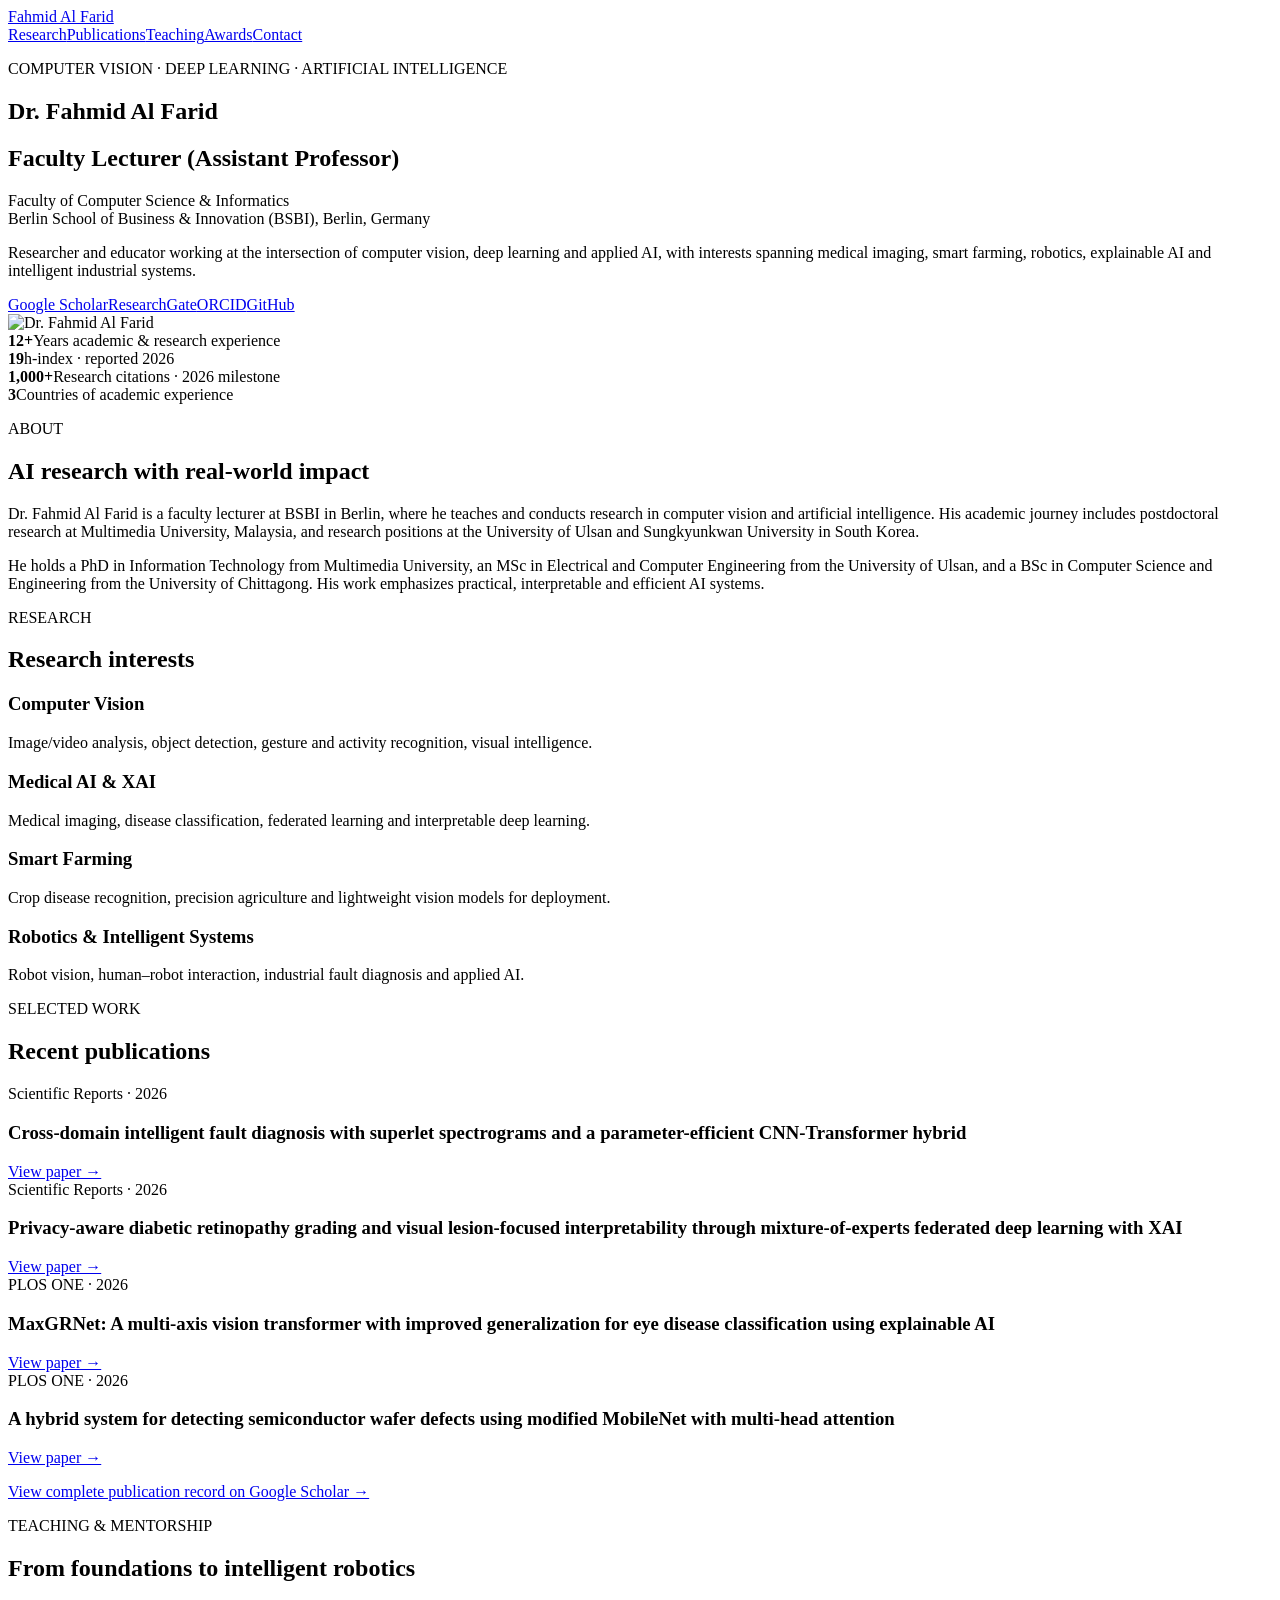
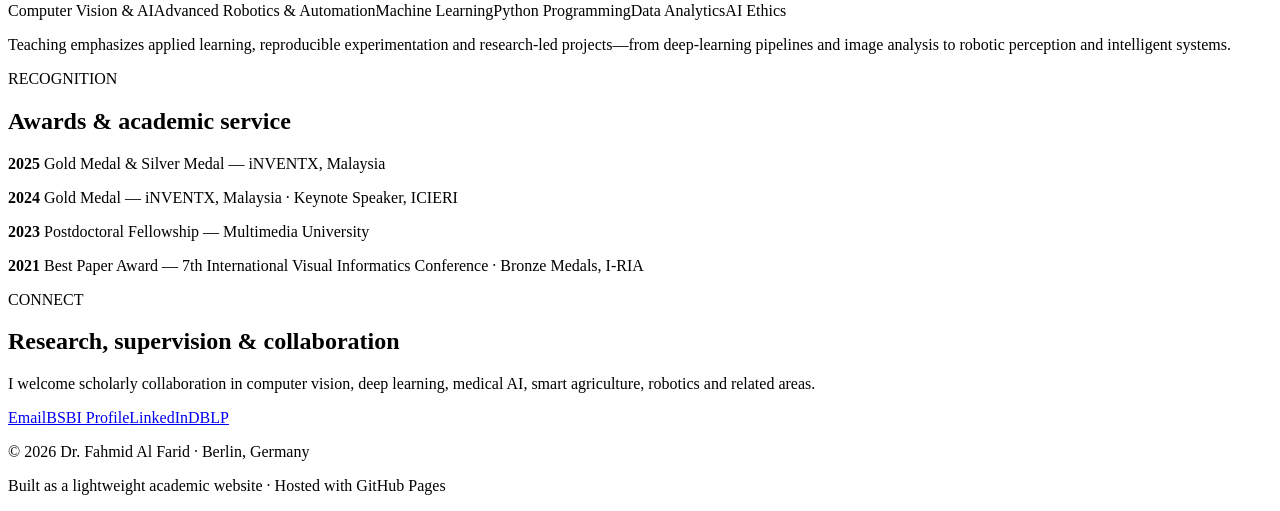
==== index.html @ 97fa6b0d "Launch academic website" ====
<!doctype html><html lang="en"><head><meta charset="utf-8"><meta name="viewport" content="width=device-width,initial-scale=1"><meta name="description" content="Dr. Fahmid Al Farid — Computer Vision, Deep Learning, AI, Robotics, Medical Imaging and Smart Farming researcher in Berlin."><title>Dr. Fahmid Al Farid | AI & Computer Vision</title><link rel="stylesheet" href="style.css"></head><body>
<header><nav><a class="brand" href="#top">Fahmid Al Farid</a><div class="navlinks"><a href="#research">Research</a><a href="#publications">Publications</a><a href="#teaching">Teaching</a><a href="#awards">Awards</a><a href="#contact">Contact</a></div></nav></header>
<main id="top"><section class="hero"><div><p class="eyebrow">COMPUTER VISION · DEEP LEARNING · ARTIFICIAL INTELLIGENCE</p><h1>Dr. Fahmid Al Farid</h1><h2>Faculty Lecturer (Assistant Professor)</h2><p class="aff">Faculty of Computer Science & Informatics<br>Berlin School of Business & Innovation (BSBI), Berlin, Germany</p><p class="lead">Researcher and educator working at the intersection of computer vision, deep learning and applied AI, with interests spanning medical imaging, smart farming, robotics, explainable AI and intelligent industrial systems.</p><div class="buttons"><a class="primary" href="https://scholar.google.com/citations?user=trrQoEYAAAAJ" target="_blank">Google Scholar</a><a href="https://www.researchgate.net/profile/Fahmid-Al-Farid" target="_blank">ResearchGate</a><a href="https://orcid.org/0000-0003-2625-2348" target="_blank">ORCID</a><a href="https://github.com/DrFahmidAlFarid" target="_blank">GitHub</a></div></div><img class="portrait" src="https://www.berlinsbi.com/uploads/sites/2/2025/11/Dr.-Fahmid_IMG_0020-35x45-1.jpg" alt="Dr. Fahmid Al Farid"></section>
<section class="stats"><div><strong>12+</strong><span>Years academic & research experience</span></div><div><strong>19</strong><span>h-index · reported 2026</span></div><div><strong>1,000+</strong><span>Research citations · 2026 milestone</span></div><div><strong>3</strong><span>Countries of academic experience</span></div></section>
<section id="about"><p class="kicker">ABOUT</p><h2>AI research with real-world impact</h2><div class="two"><p>Dr. Fahmid Al Farid is a faculty lecturer at BSBI in Berlin, where he teaches and conducts research in computer vision and artificial intelligence. His academic journey includes postdoctoral research at Multimedia University, Malaysia, and research positions at the University of Ulsan and Sungkyunkwan University in South Korea.</p><p>He holds a PhD in Information Technology from Multimedia University, an MSc in Electrical and Computer Engineering from the University of Ulsan, and a BSc in Computer Science and Engineering from the University of Chittagong. His work emphasizes practical, interpretable and efficient AI systems.</p></div></section>
<section id="research"><p class="kicker">RESEARCH</p><h2>Research interests</h2><div class="cards"><article><h3>Computer Vision</h3><p>Image/video analysis, object detection, gesture and activity recognition, visual intelligence.</p></article><article><h3>Medical AI & XAI</h3><p>Medical imaging, disease classification, federated learning and interpretable deep learning.</p></article><article><h3>Smart Farming</h3><p>Crop disease recognition, precision agriculture and lightweight vision models for deployment.</p></article><article><h3>Robotics & Intelligent Systems</h3><p>Robot vision, human–robot interaction, industrial fault diagnosis and applied AI.</p></article></div></section>
<section id="publications"><p class="kicker">SELECTED WORK</p><h2>Recent publications</h2><div class="pubs">
<article><span>Scientific Reports · 2026</span><h3>Cross-domain intelligent fault diagnosis with superlet spectrograms and a parameter-efficient CNN-Transformer hybrid</h3><a href="https://doi.org/10.1038/s41598-026-61771-5" target="_blank">View paper →</a></article>
<article><span>Scientific Reports · 2026</span><h3>Privacy-aware diabetic retinopathy grading and visual lesion-focused interpretability through mixture-of-experts federated deep learning with XAI</h3><a href="https://doi.org/10.1038/s41598-026-58292-6" target="_blank">View paper →</a></article>
<article><span>PLOS ONE · 2026</span><h3>MaxGRNet: A multi-axis vision transformer with improved generalization for eye disease classification using explainable AI</h3><a href="https://doi.org/10.1371/journal.pone.0346329" target="_blank">View paper →</a></article>
<article><span>PLOS ONE · 2026</span><h3>A hybrid system for detecting semiconductor wafer defects using modified MobileNet with multi-head attention</h3><a href="https://doi.org/10.1371/journal.pone.0346595" target="_blank">View paper →</a></article>
</div><p class="more"><a href="https://scholar.google.com/citations?user=trrQoEYAAAAJ&sortby=pubdate" target="_blank">View complete publication record on Google Scholar →</a></p></section>
<section id="teaching"><p class="kicker">TEACHING & MENTORSHIP</p><h2>From foundations to intelligent robotics</h2><div class="tags"><span>Computer Vision & AI</span><span>Advanced Robotics & Automation</span><span>Machine Learning</span><span>Python Programming</span><span>Data Analytics</span><span>AI Ethics</span></div><p>Teaching emphasizes applied learning, reproducible experimentation and research-led projects—from deep-learning pipelines and image analysis to robotic perception and intelligent systems.</p></section>
<section id="awards"><p class="kicker">RECOGNITION</p><h2>Awards & academic service</h2><div class="timeline"><p><b>2025</b> Gold Medal & Silver Medal — iNVENTX, Malaysia</p><p><b>2024</b> Gold Medal — iNVENTX, Malaysia · Keynote Speaker, ICIERI</p><p><b>2023</b> Postdoctoral Fellowship — Multimedia University</p><p><b>2021</b> Best Paper Award — 7th International Visual Informatics Conference · Bronze Medals, I-RIA</p></div></section>
<section id="contact" class="contact"><p class="kicker">CONNECT</p><h2>Research, supervision & collaboration</h2><p>I welcome scholarly collaboration in computer vision, deep learning, medical AI, smart agriculture, robotics and related areas.</p><div class="buttons"><a class="primary" href="mailto:fahmid.alfarid@berlinsbi.com">Email</a><a href="https://www.berlinsbi.com/about-us/our-team/academic-faculty/dr-fahmid-al-farid" target="_blank">BSBI Profile</a><a href="https://de.linkedin.com/in/dr-fahmid-al-farid-5930b738" target="_blank">LinkedIn</a><a href="https://dblp.org/pid/305/1050.html" target="_blank">DBLP</a></div></section></main>
<footer><p>© 2026 Dr. Fahmid Al Farid · Berlin, Germany</p><p>Built as a lightweight academic website · Hosted with GitHub Pages</p></footer></body></html>
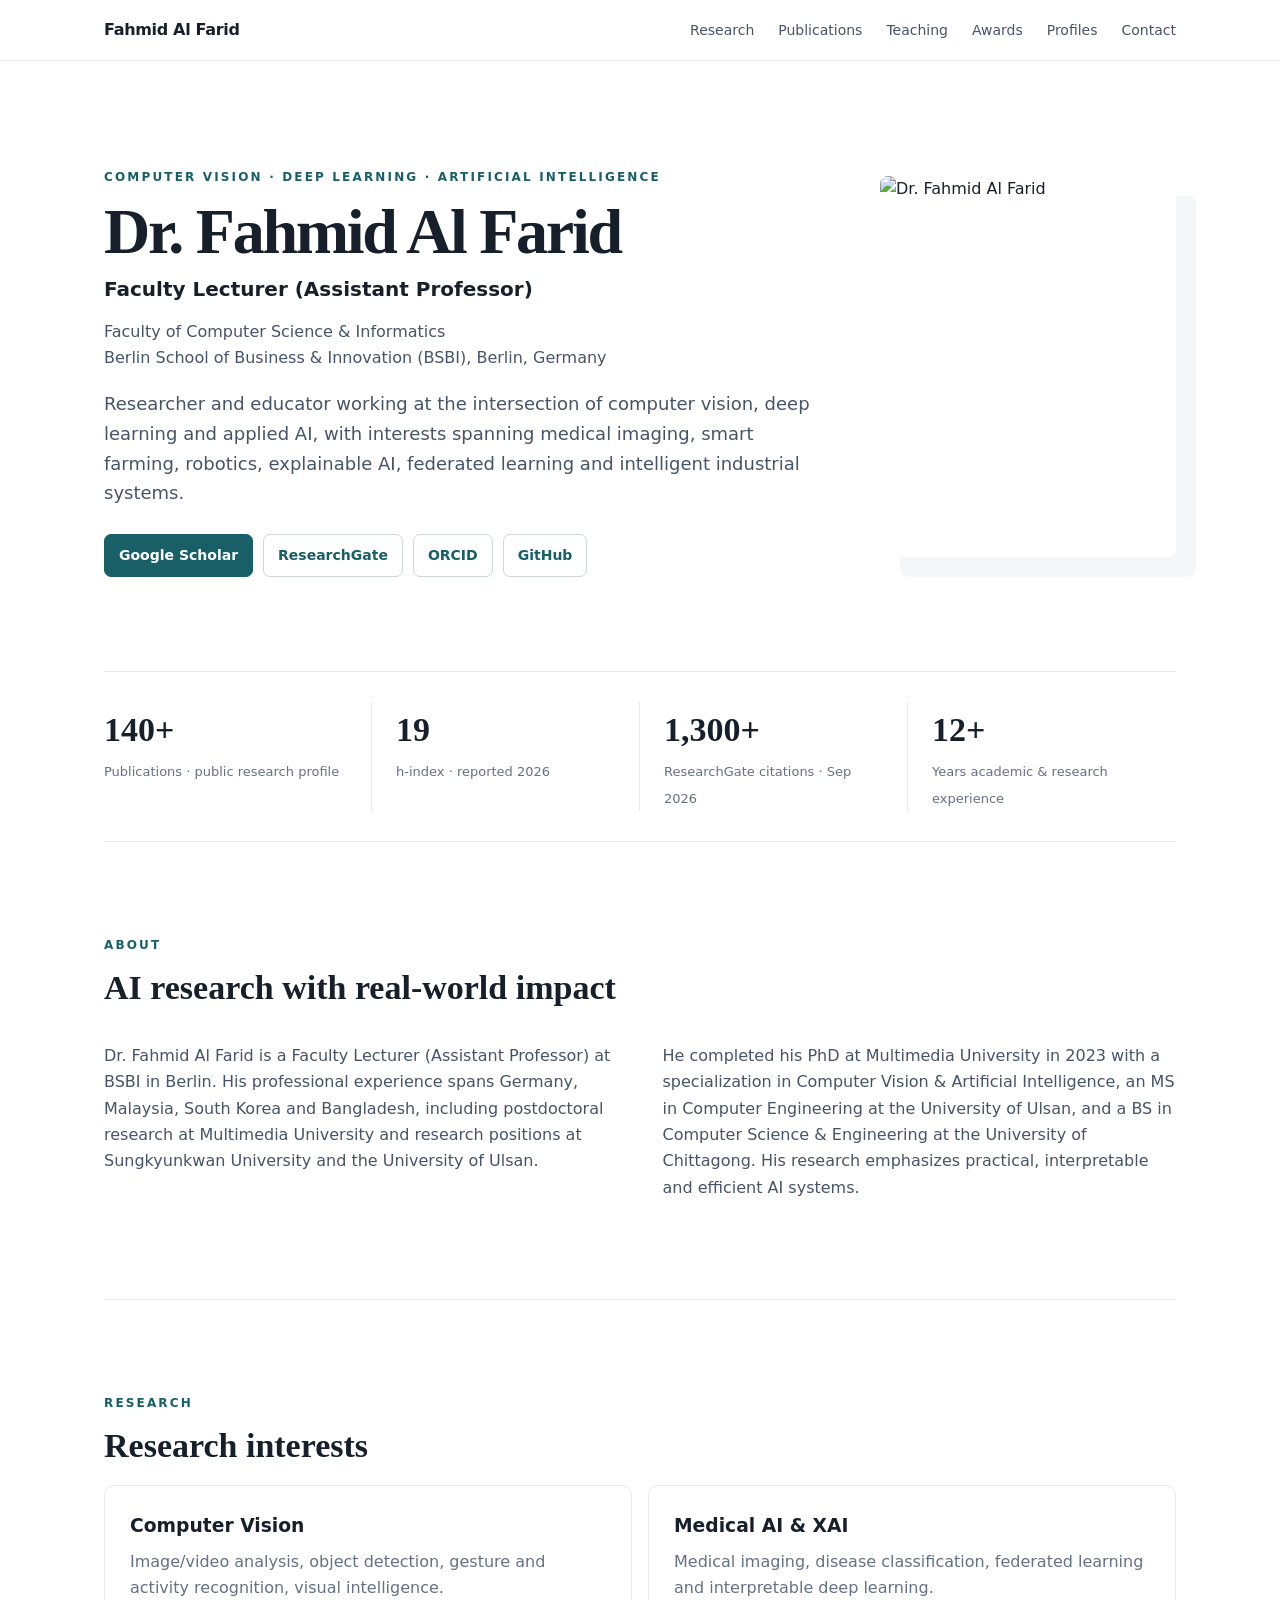
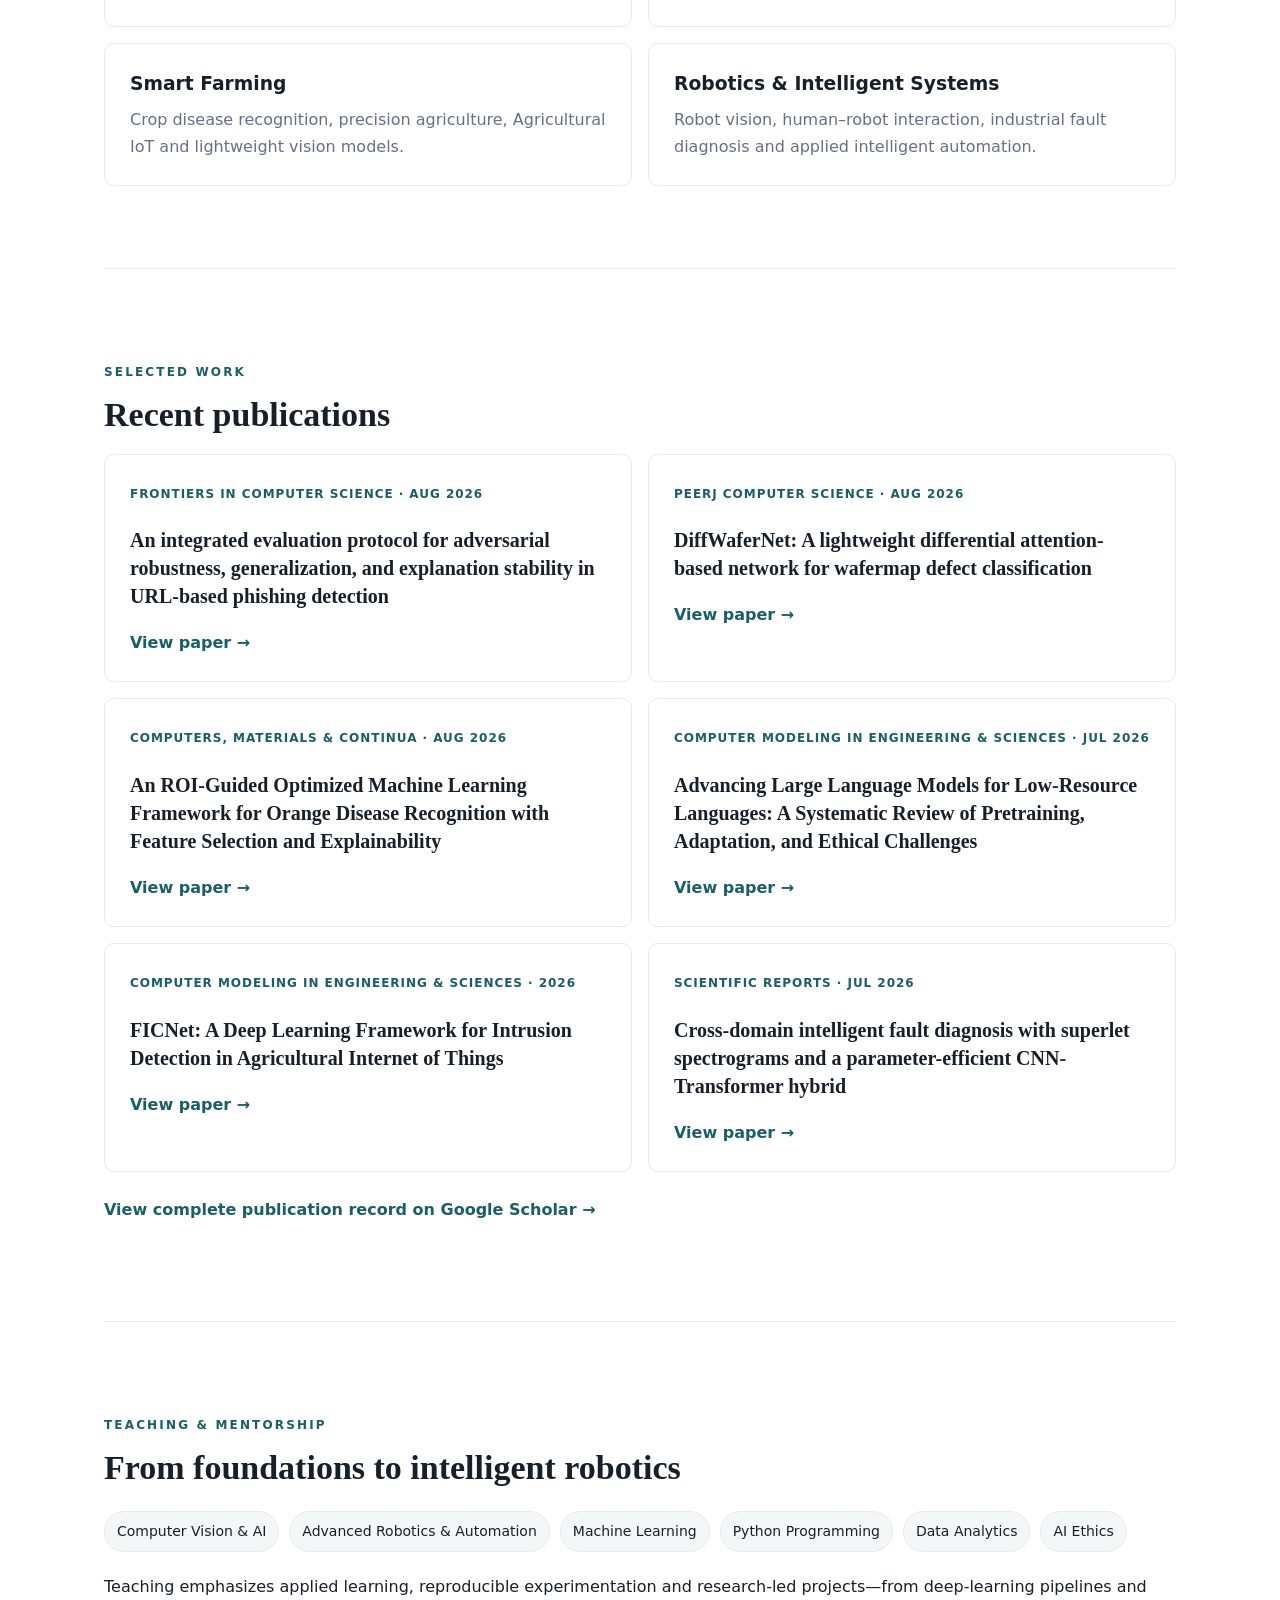
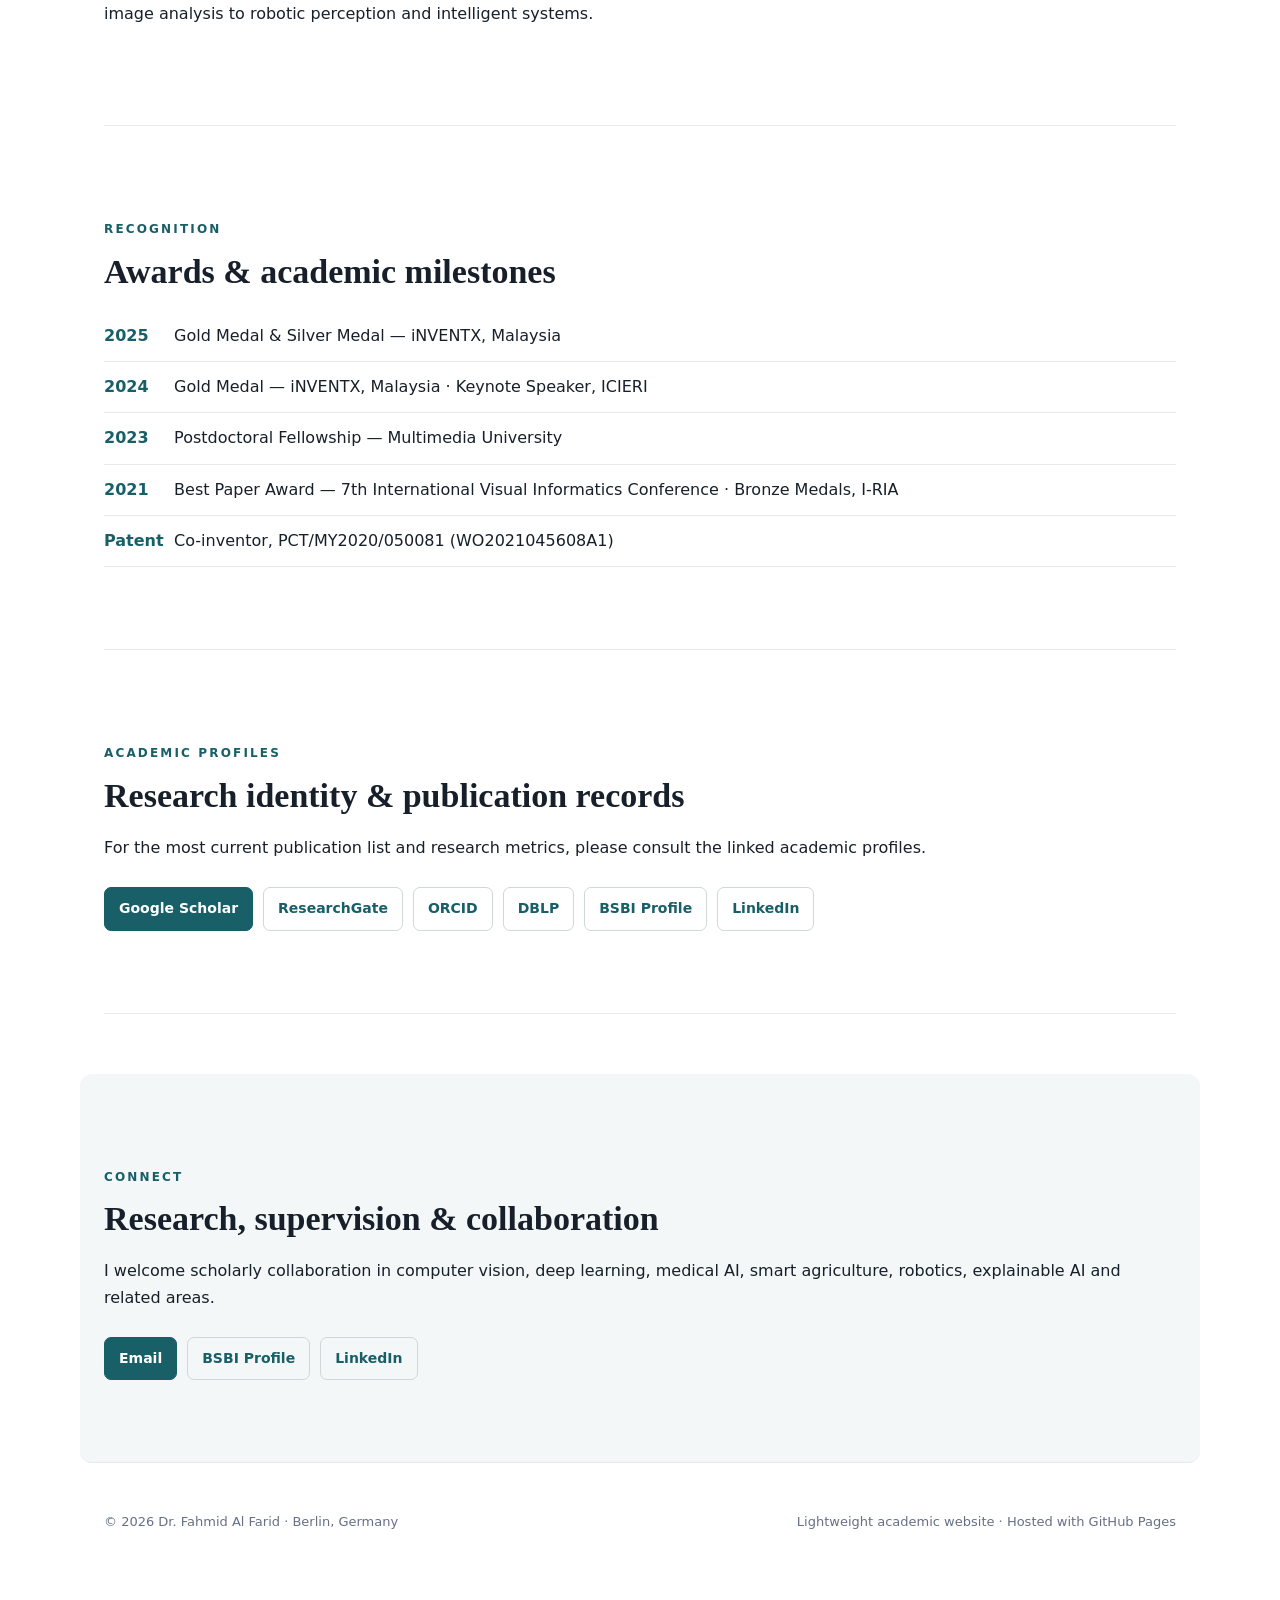
==== commit a12a7365: "Update academic profile and latest publications" ====
--- a/index.html
+++ b/index.html
@@ -1,16 +1,19 @@
 <!doctype html><html lang="en"><head><meta charset="utf-8"><meta name="viewport" content="width=device-width,initial-scale=1"><meta name="description" content="Dr. Fahmid Al Farid — Computer Vision, Deep Learning, AI, Robotics, Medical Imaging and Smart Farming researcher in Berlin."><title>Dr. Fahmid Al Farid | AI & Computer Vision</title><link rel="stylesheet" href="style.css"></head><body>
-<header><nav><a class="brand" href="#top">Fahmid Al Farid</a><div class="navlinks"><a href="#research">Research</a><a href="#publications">Publications</a><a href="#teaching">Teaching</a><a href="#awards">Awards</a><a href="#contact">Contact</a></div></nav></header>
-<main id="top"><section class="hero"><div><p class="eyebrow">COMPUTER VISION · DEEP LEARNING · ARTIFICIAL INTELLIGENCE</p><h1>Dr. Fahmid Al Farid</h1><h2>Faculty Lecturer (Assistant Professor)</h2><p class="aff">Faculty of Computer Science & Informatics<br>Berlin School of Business & Innovation (BSBI), Berlin, Germany</p><p class="lead">Researcher and educator working at the intersection of computer vision, deep learning and applied AI, with interests spanning medical imaging, smart farming, robotics, explainable AI and intelligent industrial systems.</p><div class="buttons"><a class="primary" href="https://scholar.google.com/citations?user=trrQoEYAAAAJ" target="_blank">Google Scholar</a><a href="https://www.researchgate.net/profile/Fahmid-Al-Farid" target="_blank">ResearchGate</a><a href="https://orcid.org/0000-0003-2625-2348" target="_blank">ORCID</a><a href="https://github.com/DrFahmidAlFarid" target="_blank">GitHub</a></div></div><img class="portrait" src="https://www.berlinsbi.com/uploads/sites/2/2025/11/Dr.-Fahmid_IMG_0020-35x45-1.jpg" alt="Dr. Fahmid Al Farid"></section>
-<section class="stats"><div><strong>12+</strong><span>Years academic & research experience</span></div><div><strong>19</strong><span>h-index · reported 2026</span></div><div><strong>1,000+</strong><span>Research citations · 2026 milestone</span></div><div><strong>3</strong><span>Countries of academic experience</span></div></section>
-<section id="about"><p class="kicker">ABOUT</p><h2>AI research with real-world impact</h2><div class="two"><p>Dr. Fahmid Al Farid is a faculty lecturer at BSBI in Berlin, where he teaches and conducts research in computer vision and artificial intelligence. His academic journey includes postdoctoral research at Multimedia University, Malaysia, and research positions at the University of Ulsan and Sungkyunkwan University in South Korea.</p><p>He holds a PhD in Information Technology from Multimedia University, an MSc in Electrical and Computer Engineering from the University of Ulsan, and a BSc in Computer Science and Engineering from the University of Chittagong. His work emphasizes practical, interpretable and efficient AI systems.</p></div></section>
-<section id="research"><p class="kicker">RESEARCH</p><h2>Research interests</h2><div class="cards"><article><h3>Computer Vision</h3><p>Image/video analysis, object detection, gesture and activity recognition, visual intelligence.</p></article><article><h3>Medical AI & XAI</h3><p>Medical imaging, disease classification, federated learning and interpretable deep learning.</p></article><article><h3>Smart Farming</h3><p>Crop disease recognition, precision agriculture and lightweight vision models for deployment.</p></article><article><h3>Robotics & Intelligent Systems</h3><p>Robot vision, human–robot interaction, industrial fault diagnosis and applied AI.</p></article></div></section>
+<header><nav><a class="brand" href="#top">Fahmid Al Farid</a><div class="navlinks"><a href="#research">Research</a><a href="#publications">Publications</a><a href="#teaching">Teaching</a><a href="#awards">Awards</a><a href="#profiles">Profiles</a><a href="#contact">Contact</a></div></nav></header>
+<main id="top"><section class="hero"><div><p class="eyebrow">COMPUTER VISION · DEEP LEARNING · ARTIFICIAL INTELLIGENCE</p><h1>Dr. Fahmid Al Farid</h1><h2>Faculty Lecturer (Assistant Professor)</h2><p class="aff">Faculty of Computer Science & Informatics<br>Berlin School of Business & Innovation (BSBI), Berlin, Germany</p><p class="lead">Researcher and educator working at the intersection of computer vision, deep learning and applied AI, with interests spanning medical imaging, smart farming, robotics, explainable AI, federated learning and intelligent industrial systems.</p><div class="buttons"><a class="primary" href="https://scholar.google.com/citations?hl=en&user=trrQoEYAAAAJ&view_op=list_works&sortby=pubdate" target="_blank">Google Scholar</a><a href="https://www.researchgate.net/profile/Fahmid-Al-Farid" target="_blank">ResearchGate</a><a href="https://orcid.org/0000-0003-2625-2348" target="_blank">ORCID</a><a href="https://github.com/DrFahmidAlFarid" target="_blank">GitHub</a></div></div><img class="portrait" src="https://www.berlinsbi.com/uploads/sites/2/2025/11/Dr.-Fahmid_IMG_0020-35x45-1.jpg" alt="Dr. Fahmid Al Farid"></section>
+<section class="stats"><div><strong>140+</strong><span>Publications · public research profile</span></div><div><strong>19</strong><span>h-index · reported 2026</span></div><div><strong>1,300+</strong><span>ResearchGate citations · Sep 2026</span></div><div><strong>12+</strong><span>Years academic & research experience</span></div></section>
+<section id="about"><p class="kicker">ABOUT</p><h2>AI research with real-world impact</h2><div class="two"><p>Dr. Fahmid Al Farid is a Faculty Lecturer (Assistant Professor) at BSBI in Berlin. His professional experience spans Germany, Malaysia, South Korea and Bangladesh, including postdoctoral research at Multimedia University and research positions at Sungkyunkwan University and the University of Ulsan.</p><p>He completed his PhD at Multimedia University in 2023 with a specialization in Computer Vision & Artificial Intelligence, an MS in Computer Engineering at the University of Ulsan, and a BS in Computer Science & Engineering at the University of Chittagong. His research emphasizes practical, interpretable and efficient AI systems.</p></div></section>
+<section id="research"><p class="kicker">RESEARCH</p><h2>Research interests</h2><div class="cards"><article><h3>Computer Vision</h3><p>Image/video analysis, object detection, gesture and activity recognition, visual intelligence.</p></article><article><h3>Medical AI & XAI</h3><p>Medical imaging, disease classification, federated learning and interpretable deep learning.</p></article><article><h3>Smart Farming</h3><p>Crop disease recognition, precision agriculture, Agricultural IoT and lightweight vision models.</p></article><article><h3>Robotics & Intelligent Systems</h3><p>Robot vision, human–robot interaction, industrial fault diagnosis and applied intelligent automation.</p></article></div></section>
 <section id="publications"><p class="kicker">SELECTED WORK</p><h2>Recent publications</h2><div class="pubs">
-<article><span>Scientific Reports · 2026</span><h3>Cross-domain intelligent fault diagnosis with superlet spectrograms and a parameter-efficient CNN-Transformer hybrid</h3><a href="https://doi.org/10.1038/s41598-026-61771-5" target="_blank">View paper →</a></article>
-<article><span>Scientific Reports · 2026</span><h3>Privacy-aware diabetic retinopathy grading and visual lesion-focused interpretability through mixture-of-experts federated deep learning with XAI</h3><a href="https://doi.org/10.1038/s41598-026-58292-6" target="_blank">View paper →</a></article>
-<article><span>PLOS ONE · 2026</span><h3>MaxGRNet: A multi-axis vision transformer with improved generalization for eye disease classification using explainable AI</h3><a href="https://doi.org/10.1371/journal.pone.0346329" target="_blank">View paper →</a></article>
-<article><span>PLOS ONE · 2026</span><h3>A hybrid system for detecting semiconductor wafer defects using modified MobileNet with multi-head attention</h3><a href="https://doi.org/10.1371/journal.pone.0346595" target="_blank">View paper →</a></article>
-</div><p class="more"><a href="https://scholar.google.com/citations?user=trrQoEYAAAAJ&sortby=pubdate" target="_blank">View complete publication record on Google Scholar →</a></p></section>
+<article><span>Frontiers in Computer Science · Aug 2026</span><h3>An integrated evaluation protocol for adversarial robustness, generalization, and explanation stability in URL-based phishing detection</h3><a href="https://doi.org/10.3389/fcomp.2026.1834407" target="_blank">View paper →</a></article>
+<article><span>PeerJ Computer Science · Aug 2026</span><h3>DiffWaferNet: A lightweight differential attention-based network for wafermap defect classification</h3><a href="https://doi.org/10.7717/peerj-cs.3947" target="_blank">View paper →</a></article>
+<article><span>Computers, Materials & Continua · Aug 2026</span><h3>An ROI-Guided Optimized Machine Learning Framework for Orange Disease Recognition with Feature Selection and Explainability</h3><a href="https://doi.org/10.32604/cmc.2026.083167" target="_blank">View paper →</a></article>
+<article><span>Computer Modeling in Engineering & Sciences · Jul 2026</span><h3>Advancing Large Language Models for Low-Resource Languages: A Systematic Review of Pretraining, Adaptation, and Ethical Challenges</h3><a href="https://doi.org/10.32604/cmes.2026.075507" target="_blank">View paper →</a></article>
+<article><span>Computer Modeling in Engineering & Sciences · 2026</span><h3>FICNet: A Deep Learning Framework for Intrusion Detection in Agricultural Internet of Things</h3><a href="https://doi.org/10.32604/cmes.2026.081254" target="_blank">View paper →</a></article>
+<article><span>Scientific Reports · Jul 2026</span><h3>Cross-domain intelligent fault diagnosis with superlet spectrograms and a parameter-efficient CNN-Transformer hybrid</h3><a href="https://doi.org/10.1038/s41598-026-61771-5" target="_blank">View paper →</a></article>
+</div><p class="more"><a href="https://scholar.google.com/citations?hl=en&user=trrQoEYAAAAJ&view_op=list_works&sortby=pubdate" target="_blank">View complete publication record on Google Scholar →</a></p></section>
 <section id="teaching"><p class="kicker">TEACHING & MENTORSHIP</p><h2>From foundations to intelligent robotics</h2><div class="tags"><span>Computer Vision & AI</span><span>Advanced Robotics & Automation</span><span>Machine Learning</span><span>Python Programming</span><span>Data Analytics</span><span>AI Ethics</span></div><p>Teaching emphasizes applied learning, reproducible experimentation and research-led projects—from deep-learning pipelines and image analysis to robotic perception and intelligent systems.</p></section>
-<section id="awards"><p class="kicker">RECOGNITION</p><h2>Awards & academic service</h2><div class="timeline"><p><b>2025</b> Gold Medal & Silver Medal — iNVENTX, Malaysia</p><p><b>2024</b> Gold Medal — iNVENTX, Malaysia · Keynote Speaker, ICIERI</p><p><b>2023</b> Postdoctoral Fellowship — Multimedia University</p><p><b>2021</b> Best Paper Award — 7th International Visual Informatics Conference · Bronze Medals, I-RIA</p></div></section>
-<section id="contact" class="contact"><p class="kicker">CONNECT</p><h2>Research, supervision & collaboration</h2><p>I welcome scholarly collaboration in computer vision, deep learning, medical AI, smart agriculture, robotics and related areas.</p><div class="buttons"><a class="primary" href="mailto:fahmid.alfarid@berlinsbi.com">Email</a><a href="https://www.berlinsbi.com/about-us/our-team/academic-faculty/dr-fahmid-al-farid" target="_blank">BSBI Profile</a><a href="https://de.linkedin.com/in/dr-fahmid-al-farid-5930b738" target="_blank">LinkedIn</a><a href="https://dblp.org/pid/305/1050.html" target="_blank">DBLP</a></div></section></main>
-<footer><p>© 2026 Dr. Fahmid Al Farid · Berlin, Germany</p><p>Built as a lightweight academic website · Hosted with GitHub Pages</p></footer></body></html>+<section id="awards"><p class="kicker">RECOGNITION</p><h2>Awards & academic milestones</h2><div class="timeline"><p><b>2025</b> Gold Medal & Silver Medal — iNVENTX, Malaysia</p><p><b>2024</b> Gold Medal — iNVENTX, Malaysia · Keynote Speaker, ICIERI</p><p><b>2023</b> Postdoctoral Fellowship — Multimedia University</p><p><b>2021</b> Best Paper Award — 7th International Visual Informatics Conference · Bronze Medals, I-RIA</p><p><b>Patent</b> Co-inventor, PCT/MY2020/050081 (WO2021045608A1)</p></div></section>
+<section id="profiles"><p class="kicker">ACADEMIC PROFILES</p><h2>Research identity & publication records</h2><p>For the most current publication list and research metrics, please consult the linked academic profiles.</p><div class="buttons"><a class="primary" href="https://scholar.google.com/citations?hl=en&user=trrQoEYAAAAJ&view_op=list_works&sortby=pubdate" target="_blank">Google Scholar</a><a href="https://www.researchgate.net/profile/Fahmid-Al-Farid" target="_blank">ResearchGate</a><a href="https://orcid.org/0000-0003-2625-2348" target="_blank">ORCID</a><a href="https://dblp.org/pid/305/1050.html" target="_blank">DBLP</a><a href="https://www.berlinsbi.com/about-us/our-team/academic-faculty/dr-fahmid-al-farid" target="_blank">BSBI Profile</a><a href="https://de.linkedin.com/in/dr-fahmid-al-farid-5930b738" target="_blank">LinkedIn</a></div></section>
+<section id="contact" class="contact"><p class="kicker">CONNECT</p><h2>Research, supervision & collaboration</h2><p>I welcome scholarly collaboration in computer vision, deep learning, medical AI, smart agriculture, robotics, explainable AI and related areas.</p><div class="buttons"><a class="primary" href="mailto:fahmid.alfarid@berlinsbi.com">Email</a><a href="https://www.berlinsbi.com/about-us/our-team/academic-faculty/dr-fahmid-al-farid" target="_blank">BSBI Profile</a><a href="https://de.linkedin.com/in/dr-fahmid-al-farid-5930b738" target="_blank">LinkedIn</a></div></section></main>
+<footer><p>© 2026 Dr. Fahmid Al Farid · Berlin, Germany</p><p>Lightweight academic website · Hosted with GitHub Pages</p></footer></body></html>
--- a/style.css
+++ b/style.css
@@ -0,0 +1 @@
+:root{--ink:#17202a;--muted:#667085;--accent:#185f68;--soft:#f4f7f7;--line:#e6eaea;--max:1120px}*{box-sizing:border-box}html{scroll-behavior:smooth}body{margin:0;font-family:Inter,ui-sans-serif,system-ui,-apple-system,BlinkMacSystemFont,"Segoe UI",sans-serif;color:var(--ink);line-height:1.65;background:#fff}a{color:var(--accent);text-decoration:none}header{position:sticky;top:0;background:rgba(255,255,255,.94);backdrop-filter:blur(12px);border-bottom:1px solid var(--line);z-index:9}nav{max-width:var(--max);margin:auto;padding:17px 24px;display:flex;justify-content:space-between;align-items:center}.brand{font-weight:800;color:var(--ink);letter-spacing:-.02em}.navlinks{display:flex;gap:24px}.navlinks a{font-size:14px;color:#475467}main{max-width:var(--max);margin:auto;padding:0 24px}.hero{min-height:610px;display:grid;grid-template-columns:1.55fr .65fr;gap:70px;align-items:center;padding:70px 0}.eyebrow,.kicker{font-size:12px;letter-spacing:.18em;font-weight:800;color:var(--accent)}h1{font-family:Georgia,serif;font-size:64px;line-height:1.02;letter-spacing:-.035em;margin:12px 0}h2{font-family:Georgia,serif;font-size:34px;line-height:1.2;margin:10px 0 18px}.hero h2{font-family:inherit;font-size:20px;font-weight:650}.aff{color:#475467}.lead{font-size:18px;max-width:720px;color:#475467}.portrait{width:100%;max-width:310px;aspect-ratio:3.5/4.5;object-fit:cover;border-radius:8px;box-shadow:20px 20px 0 var(--soft)}.buttons{display:flex;gap:10px;flex-wrap:wrap;margin-top:26px}.buttons a{border:1px solid #cfd7d8;padding:9px 14px;border-radius:7px;font-size:14px;font-weight:650}.buttons .primary{background:var(--accent);color:white;border-color:var(--accent)}.stats{display:grid;grid-template-columns:repeat(4,1fr);border-top:1px solid var(--line);border-bottom:1px solid var(--line);padding:30px 0}.stats div{padding:0 24px;border-right:1px solid var(--line)}.stats div:first-child{padding-left:0}.stats div:last-child{border:0}.stats strong{font-family:Georgia,serif;font-size:34px;display:block}.stats span{font-size:13px;color:var(--muted)}section:not(.hero):not(.stats){padding:82px 0;border-bottom:1px solid var(--line)}.two{display:grid;grid-template-columns:1fr 1fr;gap:45px;color:#475467}.cards{display:grid;grid-template-columns:1fr 1fr;gap:16px}.cards article,.pubs article{border:1px solid var(--line);border-radius:10px;padding:25px;background:#fff}.cards h3{margin:0 0 7px}.cards p{margin:0;color:var(--muted)}.pubs{display:grid;grid-template-columns:1fr 1fr;gap:16px}.pubs span{font-size:12px;font-weight:750;color:var(--accent);text-transform:uppercase;letter-spacing:.08em}.pubs h3{font-family:Georgia,serif;font-size:20px;line-height:1.4}.pubs a,.more a{font-weight:700}.more{margin-top:25px}.tags{display:flex;gap:10px;flex-wrap:wrap;margin:22px 0}.tags span{background:var(--soft);border:1px solid var(--line);padding:8px 12px;border-radius:100px;font-size:14px}.timeline p{padding:12px 0;border-bottom:1px solid var(--line);margin:0}.timeline b{display:inline-block;width:65px;color:var(--accent)}.contact{background:var(--soft);margin:60px -24px 0;padding-left:24px!important;padding-right:24px!important;border-radius:12px}footer{max-width:var(--max);margin:auto;padding:35px 24px 55px;color:var(--muted);font-size:13px;display:flex;justify-content:space-between;gap:20px}@media(max-width:760px){.navlinks{display:none}.hero{grid-template-columns:1fr;gap:35px;padding:55px 0}.portrait{order:-1;width:155px;box-shadow:12px 12px 0 var(--soft)}h1{font-size:44px}.stats{grid-template-columns:1fr 1fr;gap:20px}.stats div{border:0;padding:0}.two,.cards,.pubs{grid-template-columns:1fr}section:not(.hero):not(.stats){padding:58px 0}footer{display:block}}
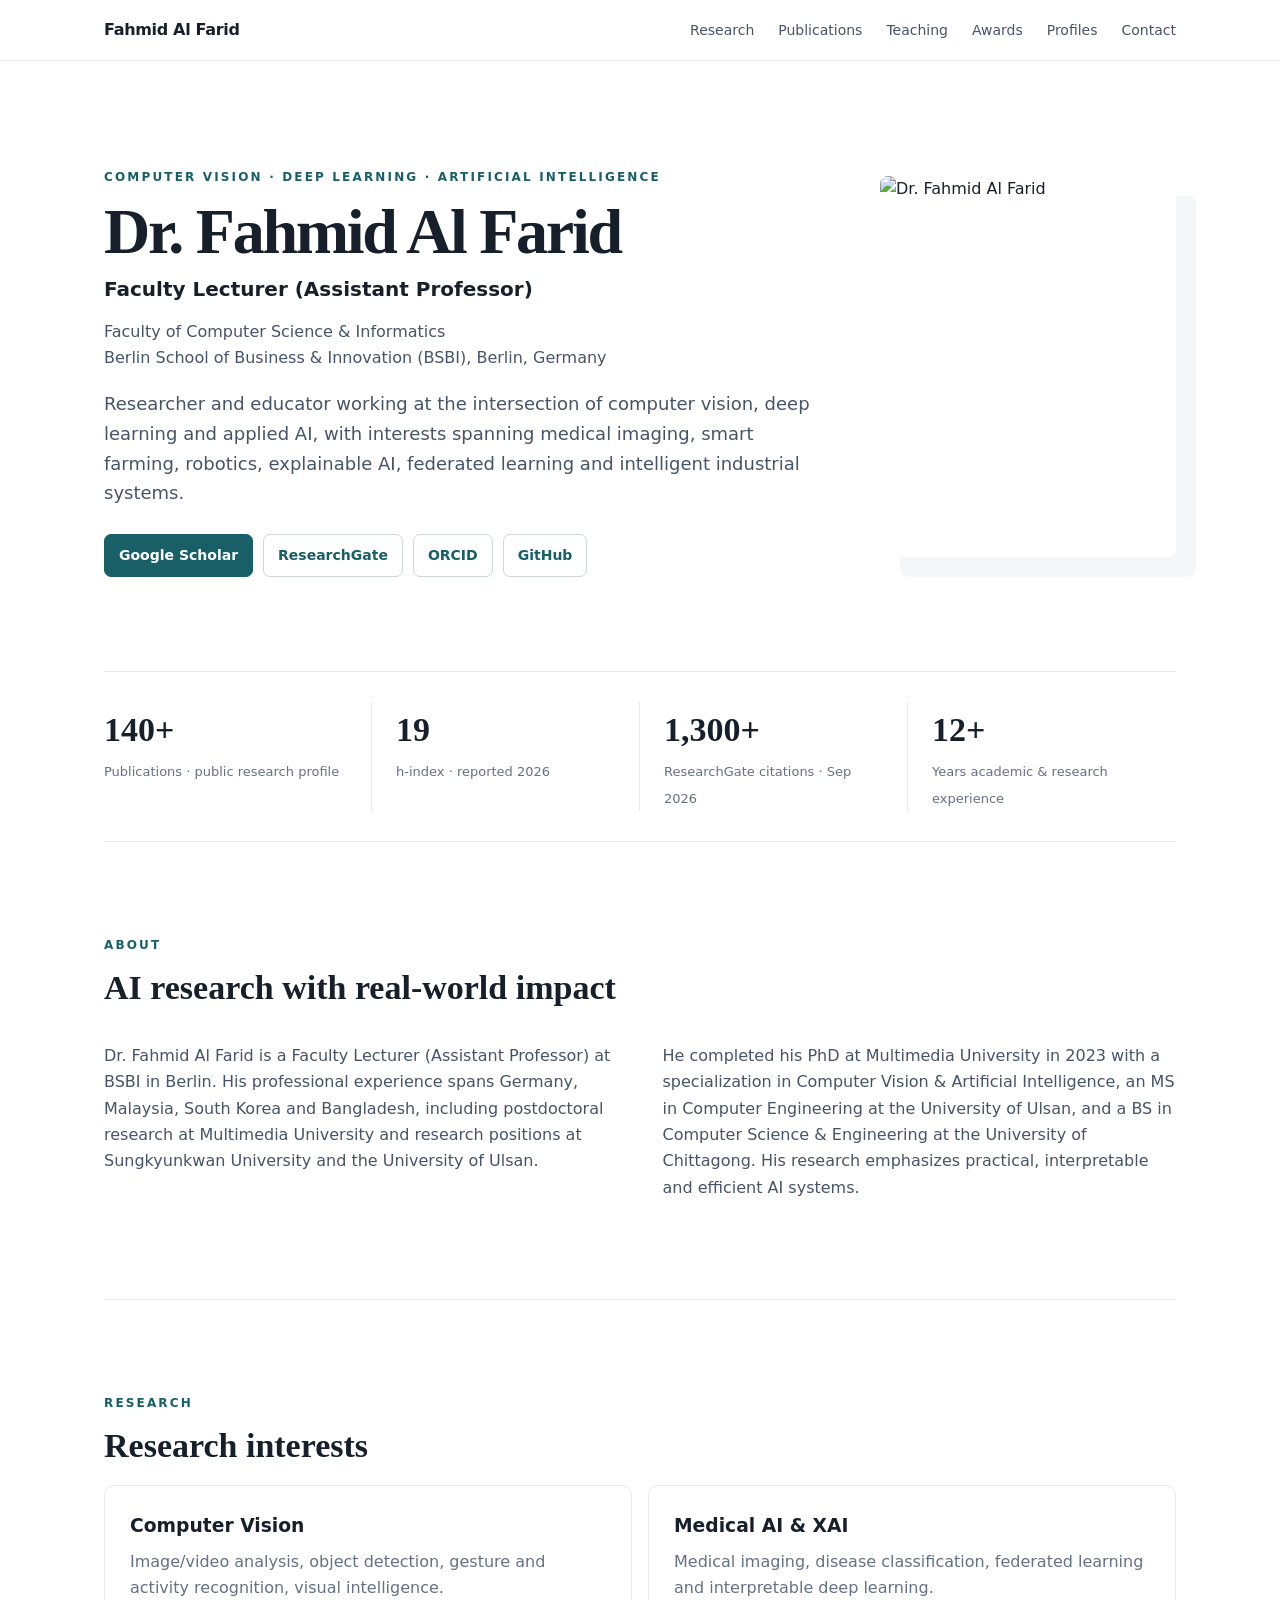
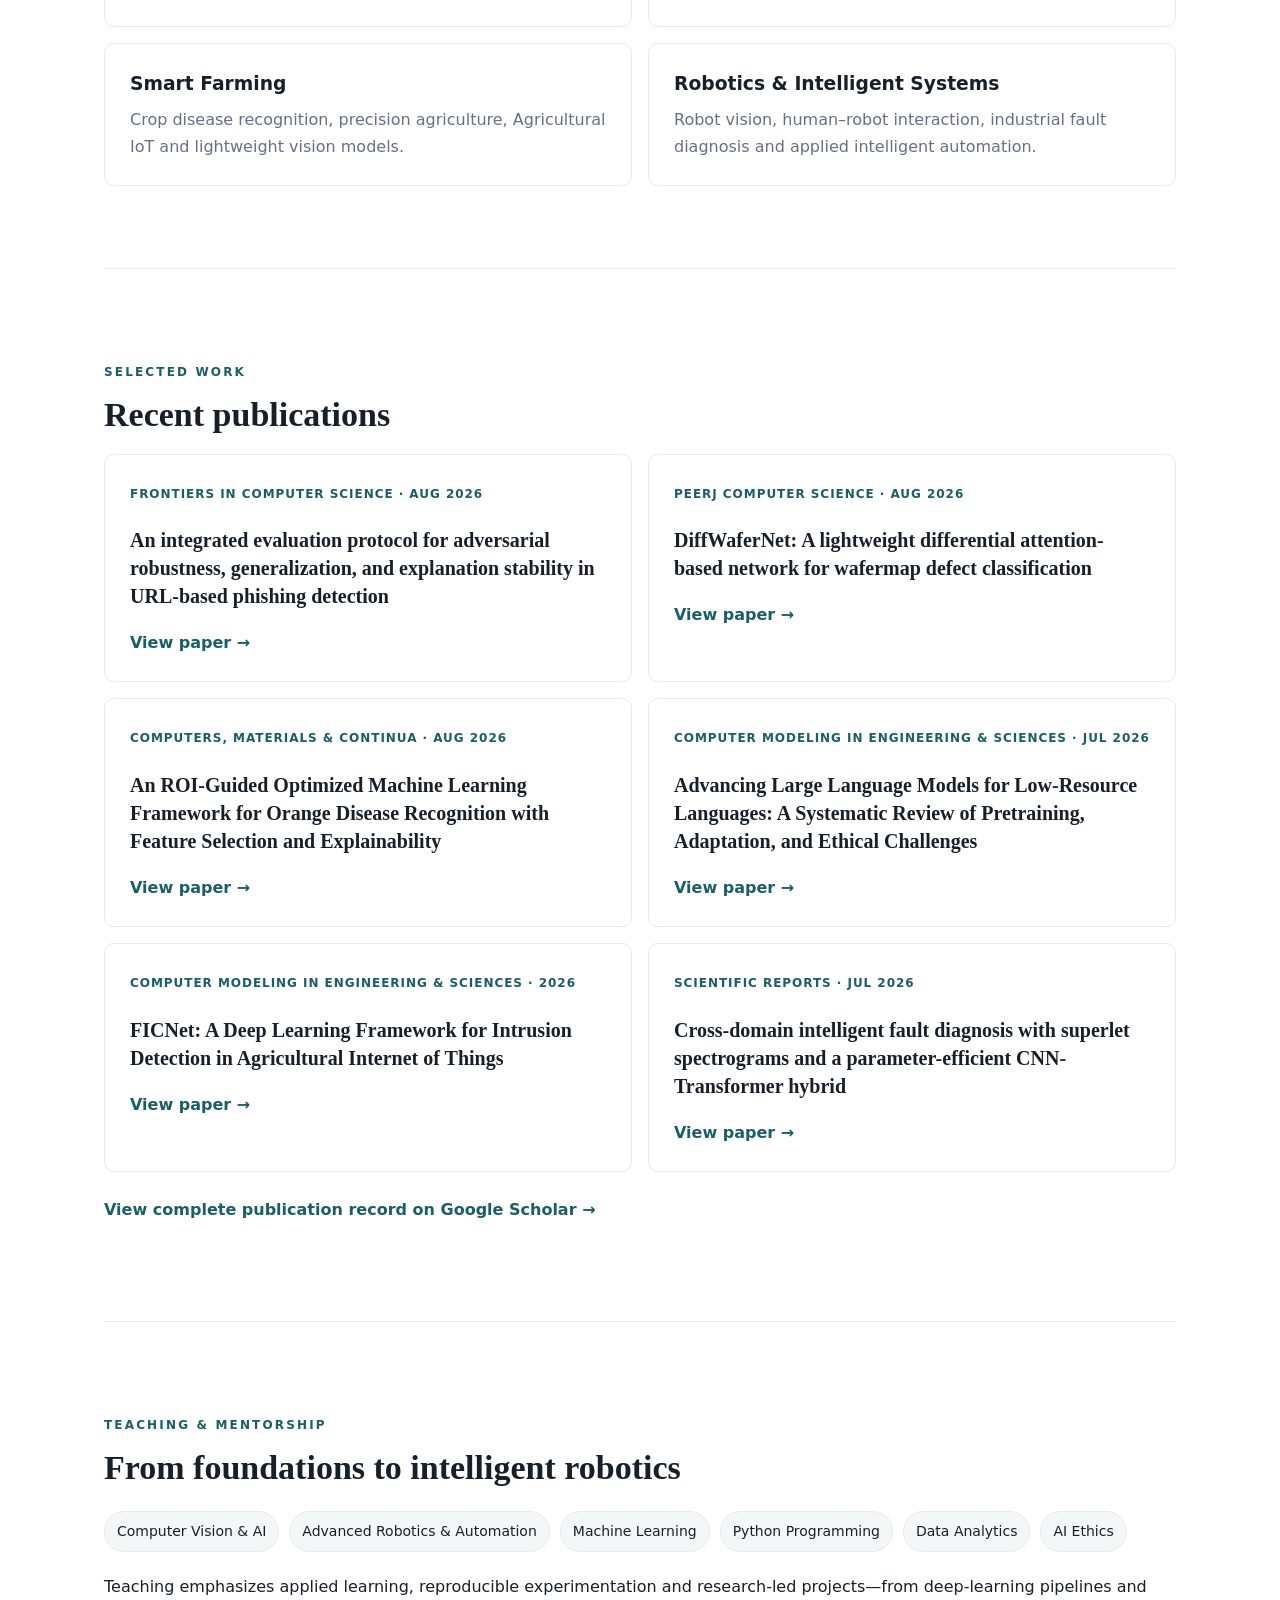
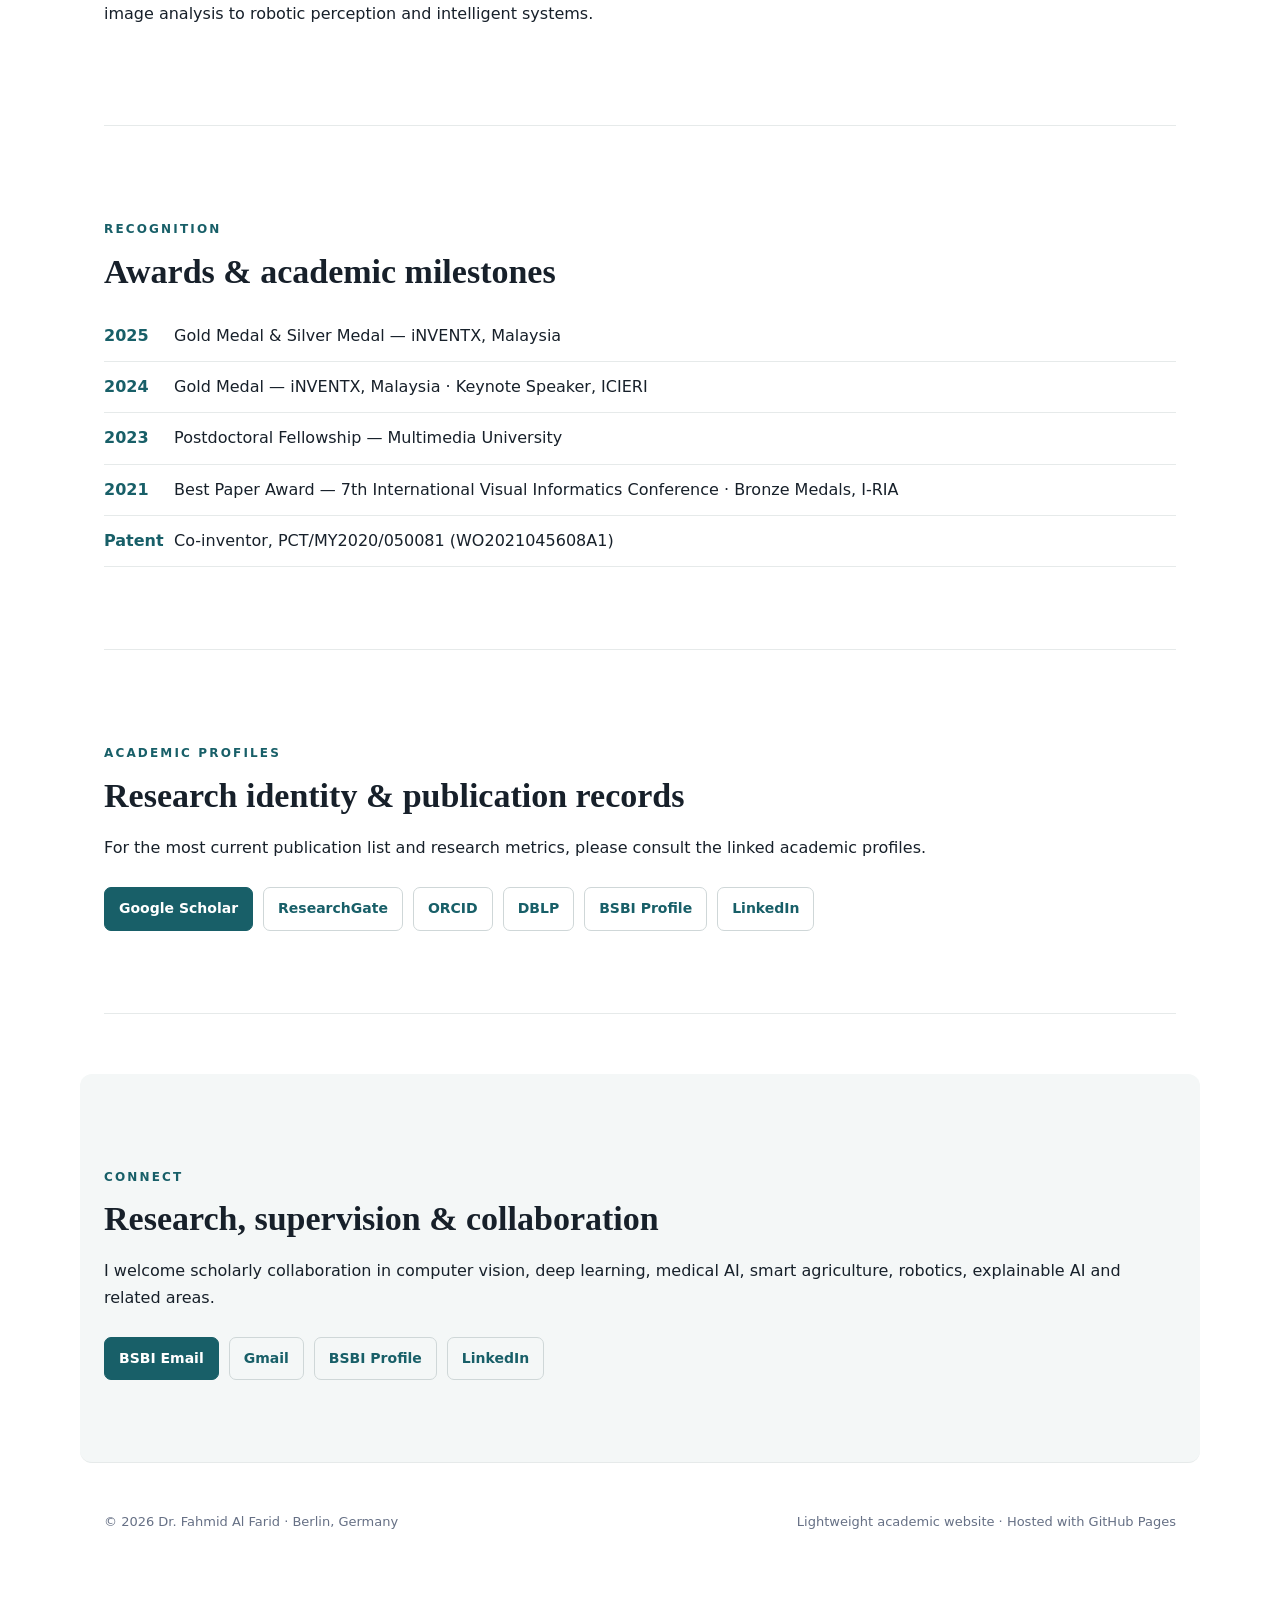
==== commit 32651d14: "Add Gmail contact address" ====
--- a/index.html
+++ b/index.html
@@ -15,5 +15,5 @@
 <section id="teaching"><p class="kicker">TEACHING & MENTORSHIP</p><h2>From foundations to intelligent robotics</h2><div class="tags"><span>Computer Vision & AI</span><span>Advanced Robotics & Automation</span><span>Machine Learning</span><span>Python Programming</span><span>Data Analytics</span><span>AI Ethics</span></div><p>Teaching emphasizes applied learning, reproducible experimentation and research-led projects—from deep-learning pipelines and image analysis to robotic perception and intelligent systems.</p></section>
 <section id="awards"><p class="kicker">RECOGNITION</p><h2>Awards & academic milestones</h2><div class="timeline"><p><b>2025</b> Gold Medal & Silver Medal — iNVENTX, Malaysia</p><p><b>2024</b> Gold Medal — iNVENTX, Malaysia · Keynote Speaker, ICIERI</p><p><b>2023</b> Postdoctoral Fellowship — Multimedia University</p><p><b>2021</b> Best Paper Award — 7th International Visual Informatics Conference · Bronze Medals, I-RIA</p><p><b>Patent</b> Co-inventor, PCT/MY2020/050081 (WO2021045608A1)</p></div></section>
 <section id="profiles"><p class="kicker">ACADEMIC PROFILES</p><h2>Research identity & publication records</h2><p>For the most current publication list and research metrics, please consult the linked academic profiles.</p><div class="buttons"><a class="primary" href="https://scholar.google.com/citations?hl=en&user=trrQoEYAAAAJ&view_op=list_works&sortby=pubdate" target="_blank">Google Scholar</a><a href="https://www.researchgate.net/profile/Fahmid-Al-Farid" target="_blank">ResearchGate</a><a href="https://orcid.org/0000-0003-2625-2348" target="_blank">ORCID</a><a href="https://dblp.org/pid/305/1050.html" target="_blank">DBLP</a><a href="https://www.berlinsbi.com/about-us/our-team/academic-faculty/dr-fahmid-al-farid" target="_blank">BSBI Profile</a><a href="https://de.linkedin.com/in/dr-fahmid-al-farid-5930b738" target="_blank">LinkedIn</a></div></section>
-<section id="contact" class="contact"><p class="kicker">CONNECT</p><h2>Research, supervision & collaboration</h2><p>I welcome scholarly collaboration in computer vision, deep learning, medical AI, smart agriculture, robotics, explainable AI and related areas.</p><div class="buttons"><a class="primary" href="mailto:fahmid.alfarid@berlinsbi.com">Email</a><a href="https://www.berlinsbi.com/about-us/our-team/academic-faculty/dr-fahmid-al-farid" target="_blank">BSBI Profile</a><a href="https://de.linkedin.com/in/dr-fahmid-al-farid-5930b738" target="_blank">LinkedIn</a></div></section></main>
+<section id="contact" class="contact"><p class="kicker">CONNECT</p><h2>Research, supervision & collaboration</h2><p>I welcome scholarly collaboration in computer vision, deep learning, medical AI, smart agriculture, robotics, explainable AI and related areas.</p><div class="buttons"><a class="primary" href="mailto:fahmid.alfarid@berlinsbi.com">BSBI Email</a><a href="mailto:fahmid.farid@gmail.com">Gmail</a><a href="https://www.berlinsbi.com/about-us/our-team/academic-faculty/dr-fahmid-al-farid" target="_blank">BSBI Profile</a><a href="https://de.linkedin.com/in/dr-fahmid-al-farid-5930b738" target="_blank">LinkedIn</a></div></section></main>
 <footer><p>© 2026 Dr. Fahmid Al Farid · Berlin, Germany</p><p>Lightweight academic website · Hosted with GitHub Pages</p></footer></body></html>
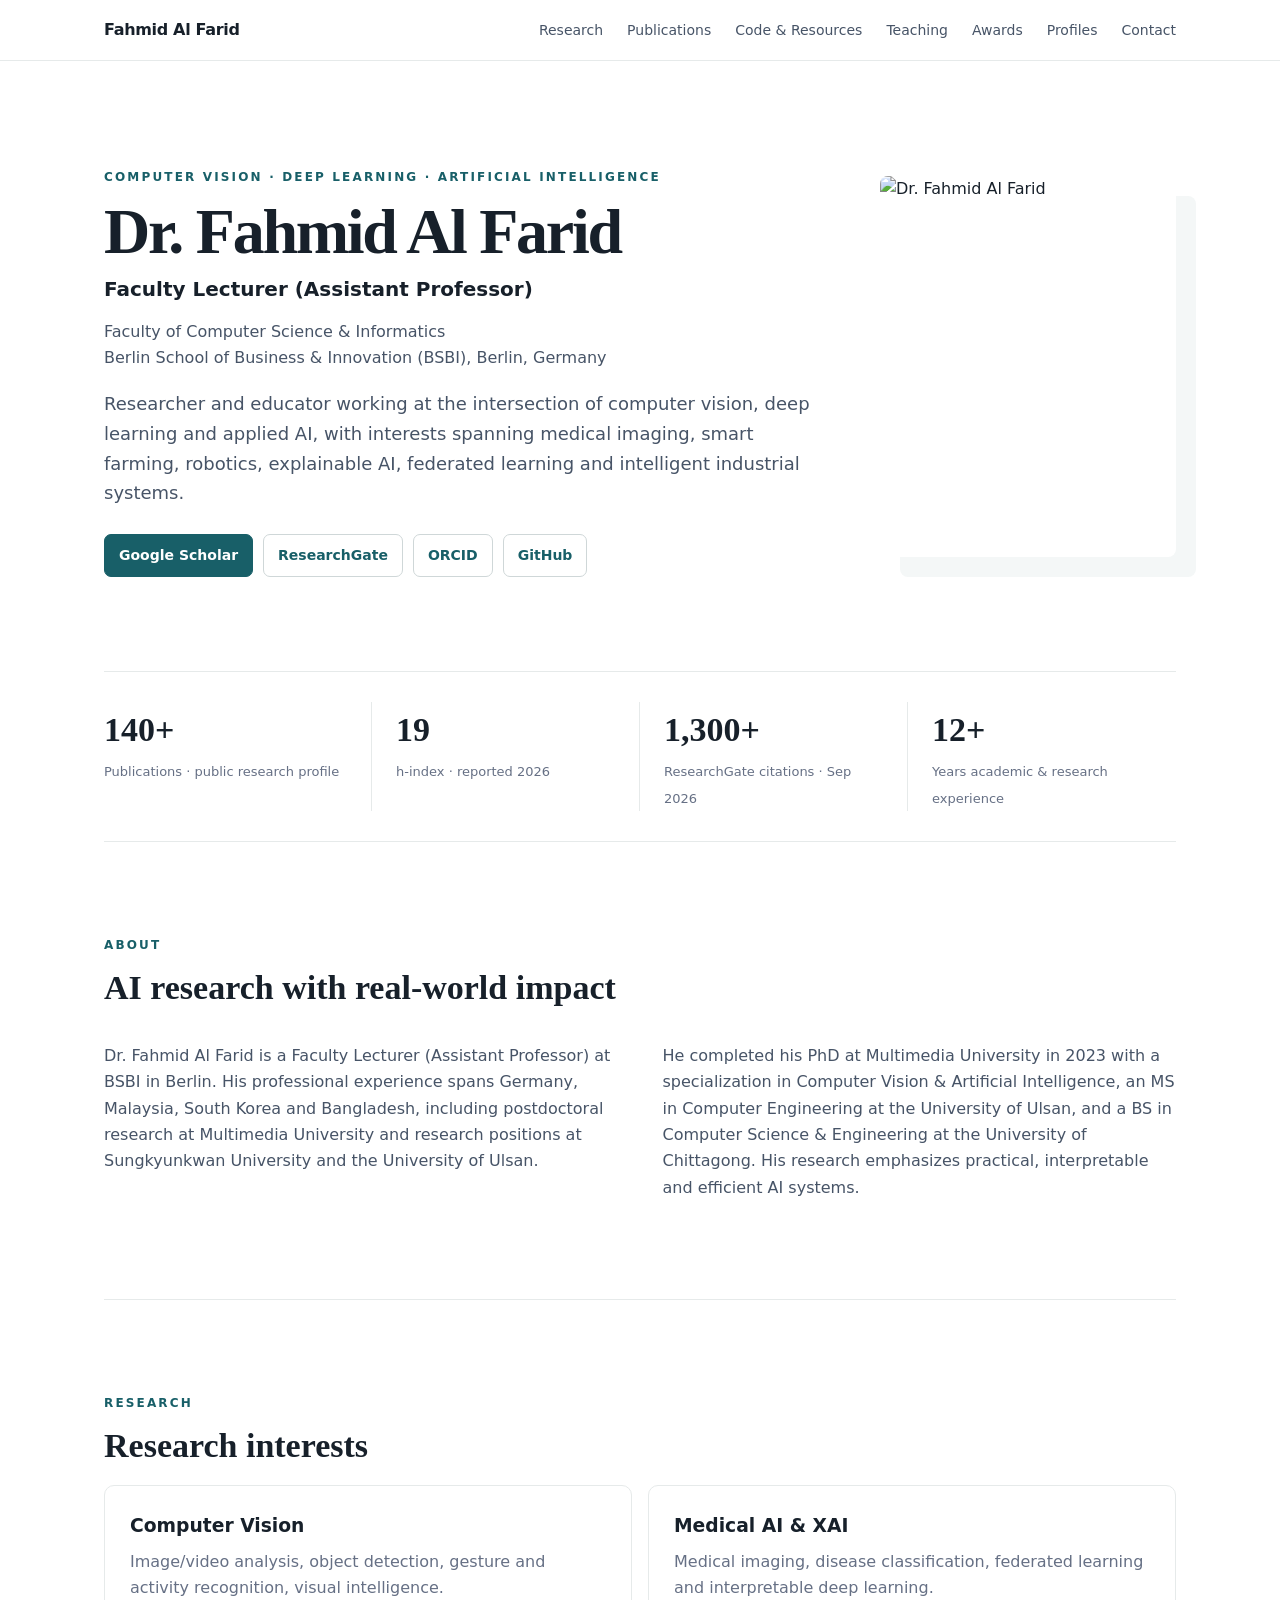
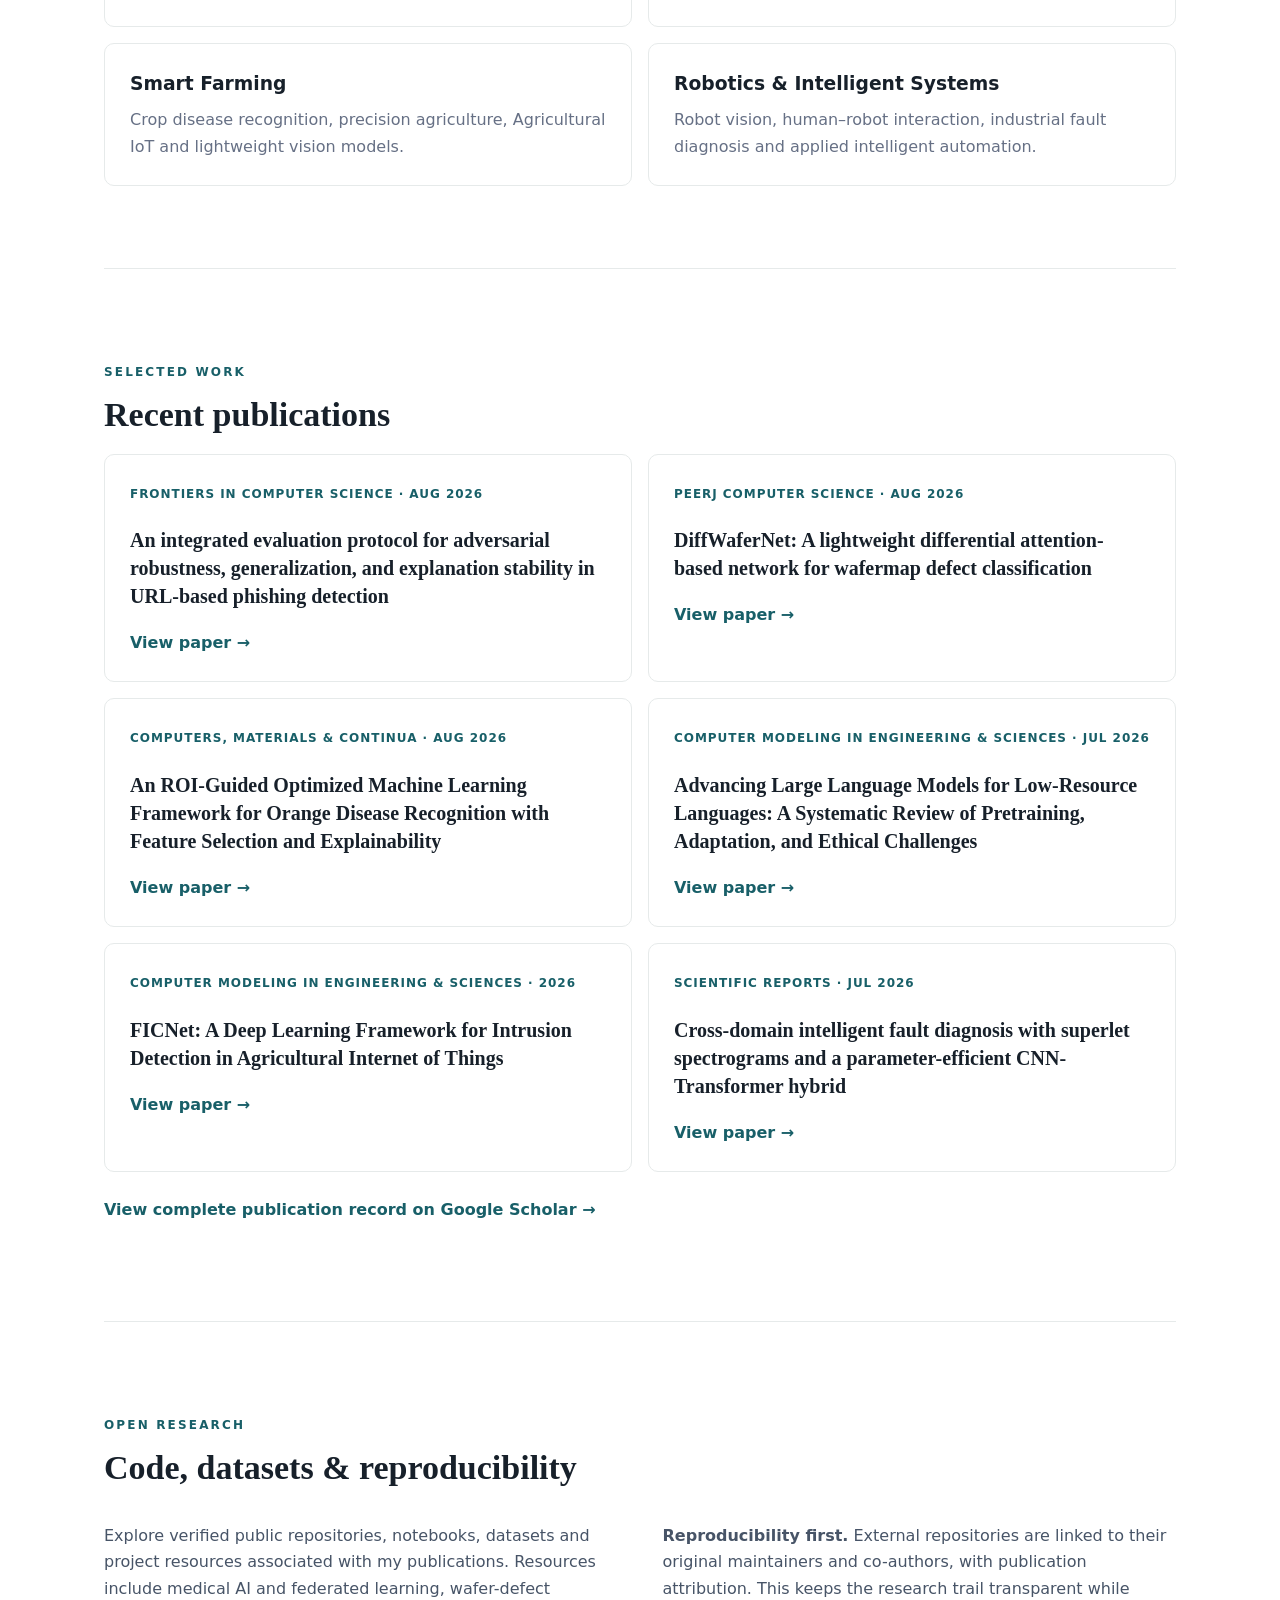
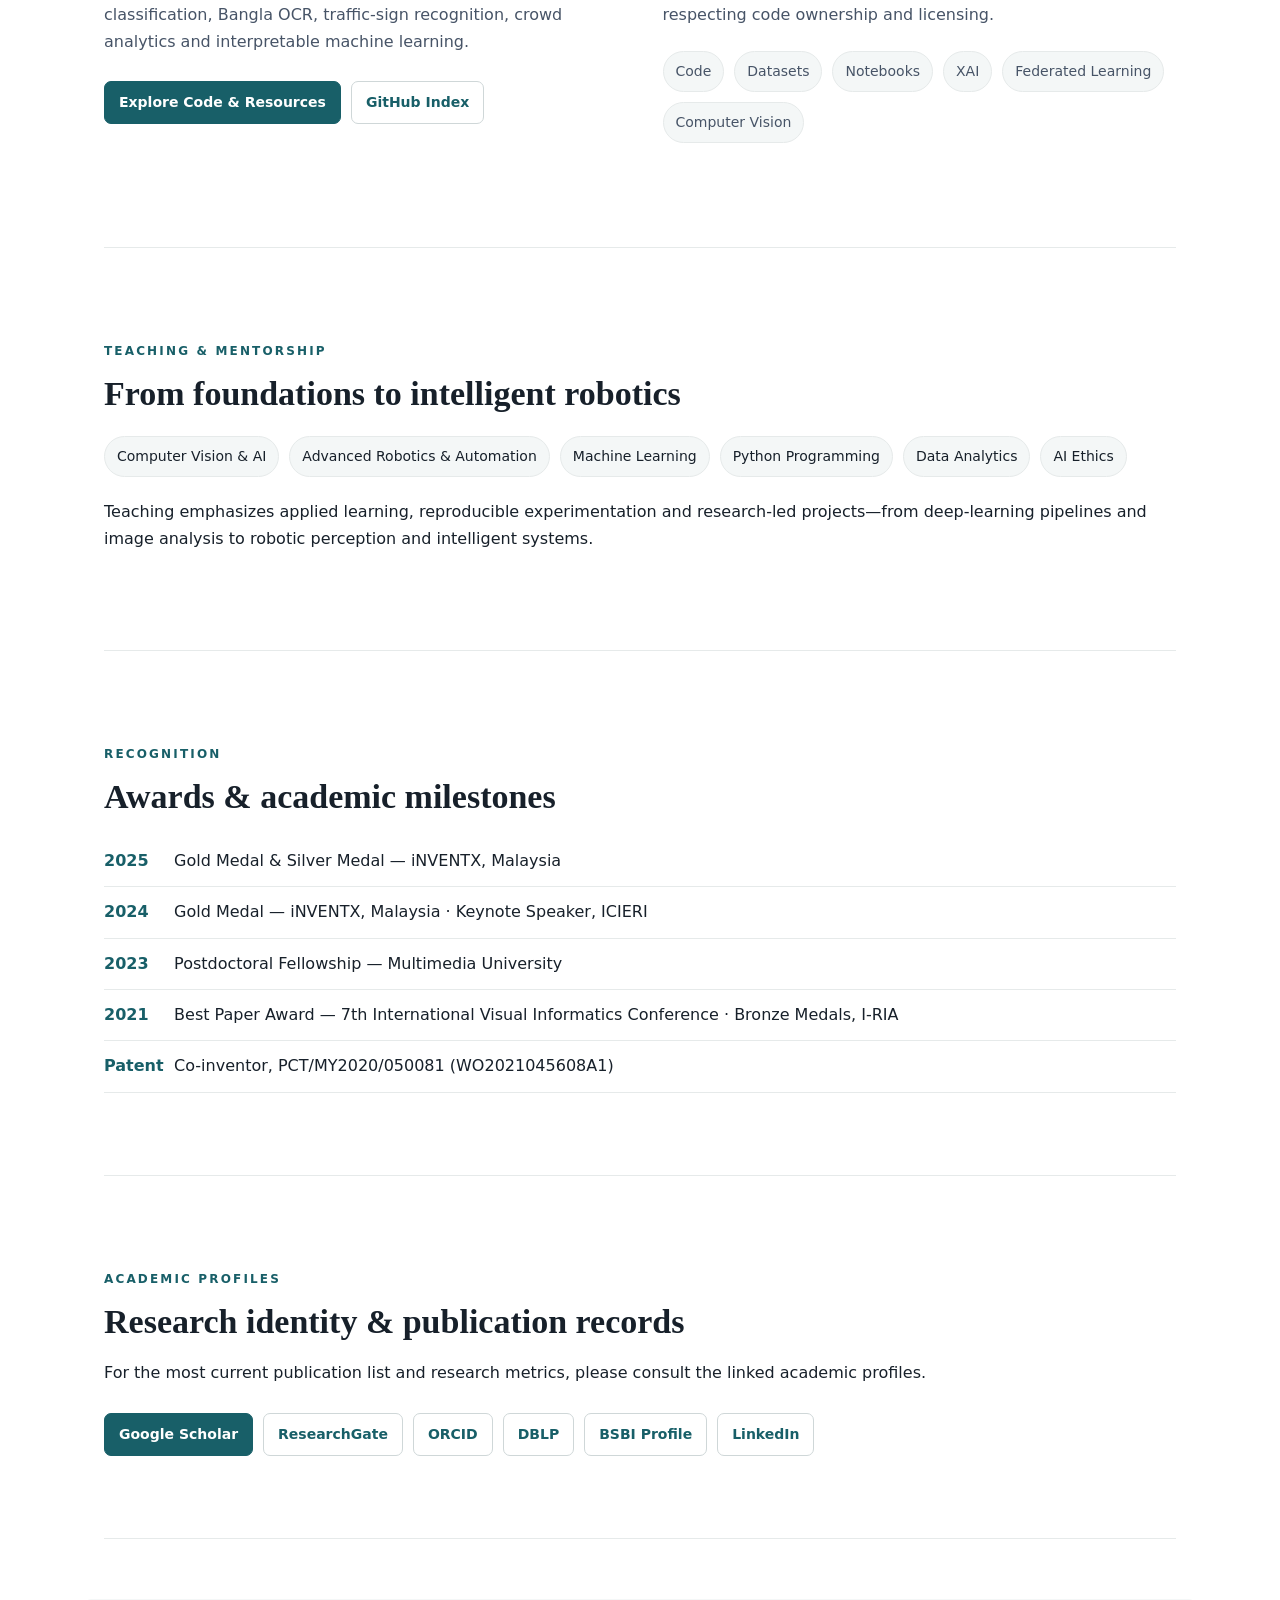
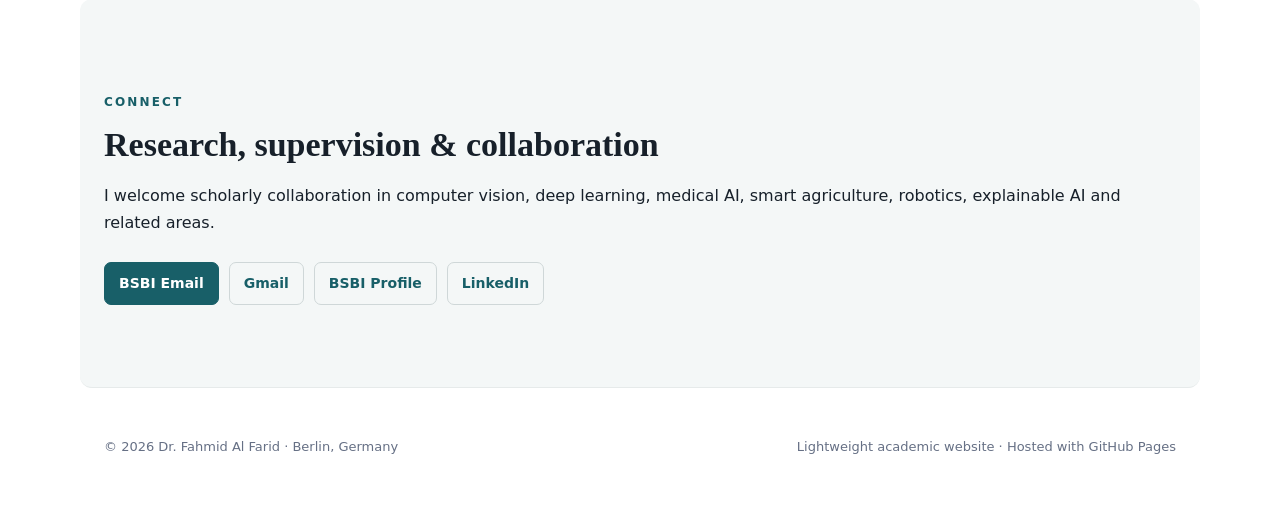
==== commit cc42ad28: "Add Code and Resources section to academic website" ====
--- a/index.html
+++ b/index.html
@@ -1,5 +1,5 @@
 <!doctype html><html lang="en"><head><meta charset="utf-8"><meta name="viewport" content="width=device-width,initial-scale=1"><meta name="description" content="Dr. Fahmid Al Farid — Computer Vision, Deep Learning, AI, Robotics, Medical Imaging and Smart Farming researcher in Berlin."><title>Dr. Fahmid Al Farid | AI & Computer Vision</title><link rel="stylesheet" href="style.css"></head><body>
-<header><nav><a class="brand" href="#top">Fahmid Al Farid</a><div class="navlinks"><a href="#research">Research</a><a href="#publications">Publications</a><a href="#teaching">Teaching</a><a href="#awards">Awards</a><a href="#profiles">Profiles</a><a href="#contact">Contact</a></div></nav></header>
+<header><nav><a class="brand" href="#top">Fahmid Al Farid</a><div class="navlinks"><a href="#research">Research</a><a href="#publications">Publications</a><a href="#resources">Code & Resources</a><a href="#teaching">Teaching</a><a href="#awards">Awards</a><a href="#profiles">Profiles</a><a href="#contact">Contact</a></div></nav></header>
 <main id="top"><section class="hero"><div><p class="eyebrow">COMPUTER VISION · DEEP LEARNING · ARTIFICIAL INTELLIGENCE</p><h1>Dr. Fahmid Al Farid</h1><h2>Faculty Lecturer (Assistant Professor)</h2><p class="aff">Faculty of Computer Science & Informatics<br>Berlin School of Business & Innovation (BSBI), Berlin, Germany</p><p class="lead">Researcher and educator working at the intersection of computer vision, deep learning and applied AI, with interests spanning medical imaging, smart farming, robotics, explainable AI, federated learning and intelligent industrial systems.</p><div class="buttons"><a class="primary" href="https://scholar.google.com/citations?hl=en&user=trrQoEYAAAAJ&view_op=list_works&sortby=pubdate" target="_blank">Google Scholar</a><a href="https://www.researchgate.net/profile/Fahmid-Al-Farid" target="_blank">ResearchGate</a><a href="https://orcid.org/0000-0003-2625-2348" target="_blank">ORCID</a><a href="https://github.com/DrFahmidAlFarid" target="_blank">GitHub</a></div></div><img class="portrait" src="https://www.berlinsbi.com/uploads/sites/2/2025/11/Dr.-Fahmid_IMG_0020-35x45-1.jpg" alt="Dr. Fahmid Al Farid"></section>
 <section class="stats"><div><strong>140+</strong><span>Publications · public research profile</span></div><div><strong>19</strong><span>h-index · reported 2026</span></div><div><strong>1,300+</strong><span>ResearchGate citations · Sep 2026</span></div><div><strong>12+</strong><span>Years academic & research experience</span></div></section>
 <section id="about"><p class="kicker">ABOUT</p><h2>AI research with real-world impact</h2><div class="two"><p>Dr. Fahmid Al Farid is a Faculty Lecturer (Assistant Professor) at BSBI in Berlin. His professional experience spans Germany, Malaysia, South Korea and Bangladesh, including postdoctoral research at Multimedia University and research positions at Sungkyunkwan University and the University of Ulsan.</p><p>He completed his PhD at Multimedia University in 2023 with a specialization in Computer Vision & Artificial Intelligence, an MS in Computer Engineering at the University of Ulsan, and a BS in Computer Science & Engineering at the University of Chittagong. His research emphasizes practical, interpretable and efficient AI systems.</p></div></section>
@@ -12,6 +12,7 @@
 <article><span>Computer Modeling in Engineering & Sciences · 2026</span><h3>FICNet: A Deep Learning Framework for Intrusion Detection in Agricultural Internet of Things</h3><a href="https://doi.org/10.32604/cmes.2026.081254" target="_blank">View paper →</a></article>
 <article><span>Scientific Reports · Jul 2026</span><h3>Cross-domain intelligent fault diagnosis with superlet spectrograms and a parameter-efficient CNN-Transformer hybrid</h3><a href="https://doi.org/10.1038/s41598-026-61771-5" target="_blank">View paper →</a></article>
 </div><p class="more"><a href="https://scholar.google.com/citations?hl=en&user=trrQoEYAAAAJ&view_op=list_works&sortby=pubdate" target="_blank">View complete publication record on Google Scholar →</a></p></section>
+<section id="resources"><p class="kicker">OPEN RESEARCH</p><h2>Code, datasets & reproducibility</h2><div class="two"><div><p>Explore verified public repositories, notebooks, datasets and project resources associated with my publications. Resources include medical AI and federated learning, wafer-defect classification, Bangla OCR, traffic-sign recognition, crowd analytics and interpretable machine learning.</p><div class="buttons"><a class="primary" href="resources.html">Explore Code & Resources</a><a href="https://github.com/DrFahmidAlFarid/DrFahmidAlFarid.github.io/blob/main/RESEARCH_RESOURCES.md" target="_blank">GitHub Index</a></div></div><div><p><strong>Reproducibility first.</strong> External repositories are linked to their original maintainers and co-authors, with publication attribution. This keeps the research trail transparent while respecting code ownership and licensing.</p><div class="tags"><span>Code</span><span>Datasets</span><span>Notebooks</span><span>XAI</span><span>Federated Learning</span><span>Computer Vision</span></div></div></div></section>
 <section id="teaching"><p class="kicker">TEACHING & MENTORSHIP</p><h2>From foundations to intelligent robotics</h2><div class="tags"><span>Computer Vision & AI</span><span>Advanced Robotics & Automation</span><span>Machine Learning</span><span>Python Programming</span><span>Data Analytics</span><span>AI Ethics</span></div><p>Teaching emphasizes applied learning, reproducible experimentation and research-led projects—from deep-learning pipelines and image analysis to robotic perception and intelligent systems.</p></section>
 <section id="awards"><p class="kicker">RECOGNITION</p><h2>Awards & academic milestones</h2><div class="timeline"><p><b>2025</b> Gold Medal & Silver Medal — iNVENTX, Malaysia</p><p><b>2024</b> Gold Medal — iNVENTX, Malaysia · Keynote Speaker, ICIERI</p><p><b>2023</b> Postdoctoral Fellowship — Multimedia University</p><p><b>2021</b> Best Paper Award — 7th International Visual Informatics Conference · Bronze Medals, I-RIA</p><p><b>Patent</b> Co-inventor, PCT/MY2020/050081 (WO2021045608A1)</p></div></section>
 <section id="profiles"><p class="kicker">ACADEMIC PROFILES</p><h2>Research identity & publication records</h2><p>For the most current publication list and research metrics, please consult the linked academic profiles.</p><div class="buttons"><a class="primary" href="https://scholar.google.com/citations?hl=en&user=trrQoEYAAAAJ&view_op=list_works&sortby=pubdate" target="_blank">Google Scholar</a><a href="https://www.researchgate.net/profile/Fahmid-Al-Farid" target="_blank">ResearchGate</a><a href="https://orcid.org/0000-0003-2625-2348" target="_blank">ORCID</a><a href="https://dblp.org/pid/305/1050.html" target="_blank">DBLP</a><a href="https://www.berlinsbi.com/about-us/our-team/academic-faculty/dr-fahmid-al-farid" target="_blank">BSBI Profile</a><a href="https://de.linkedin.com/in/dr-fahmid-al-farid-5930b738" target="_blank">LinkedIn</a></div></section>
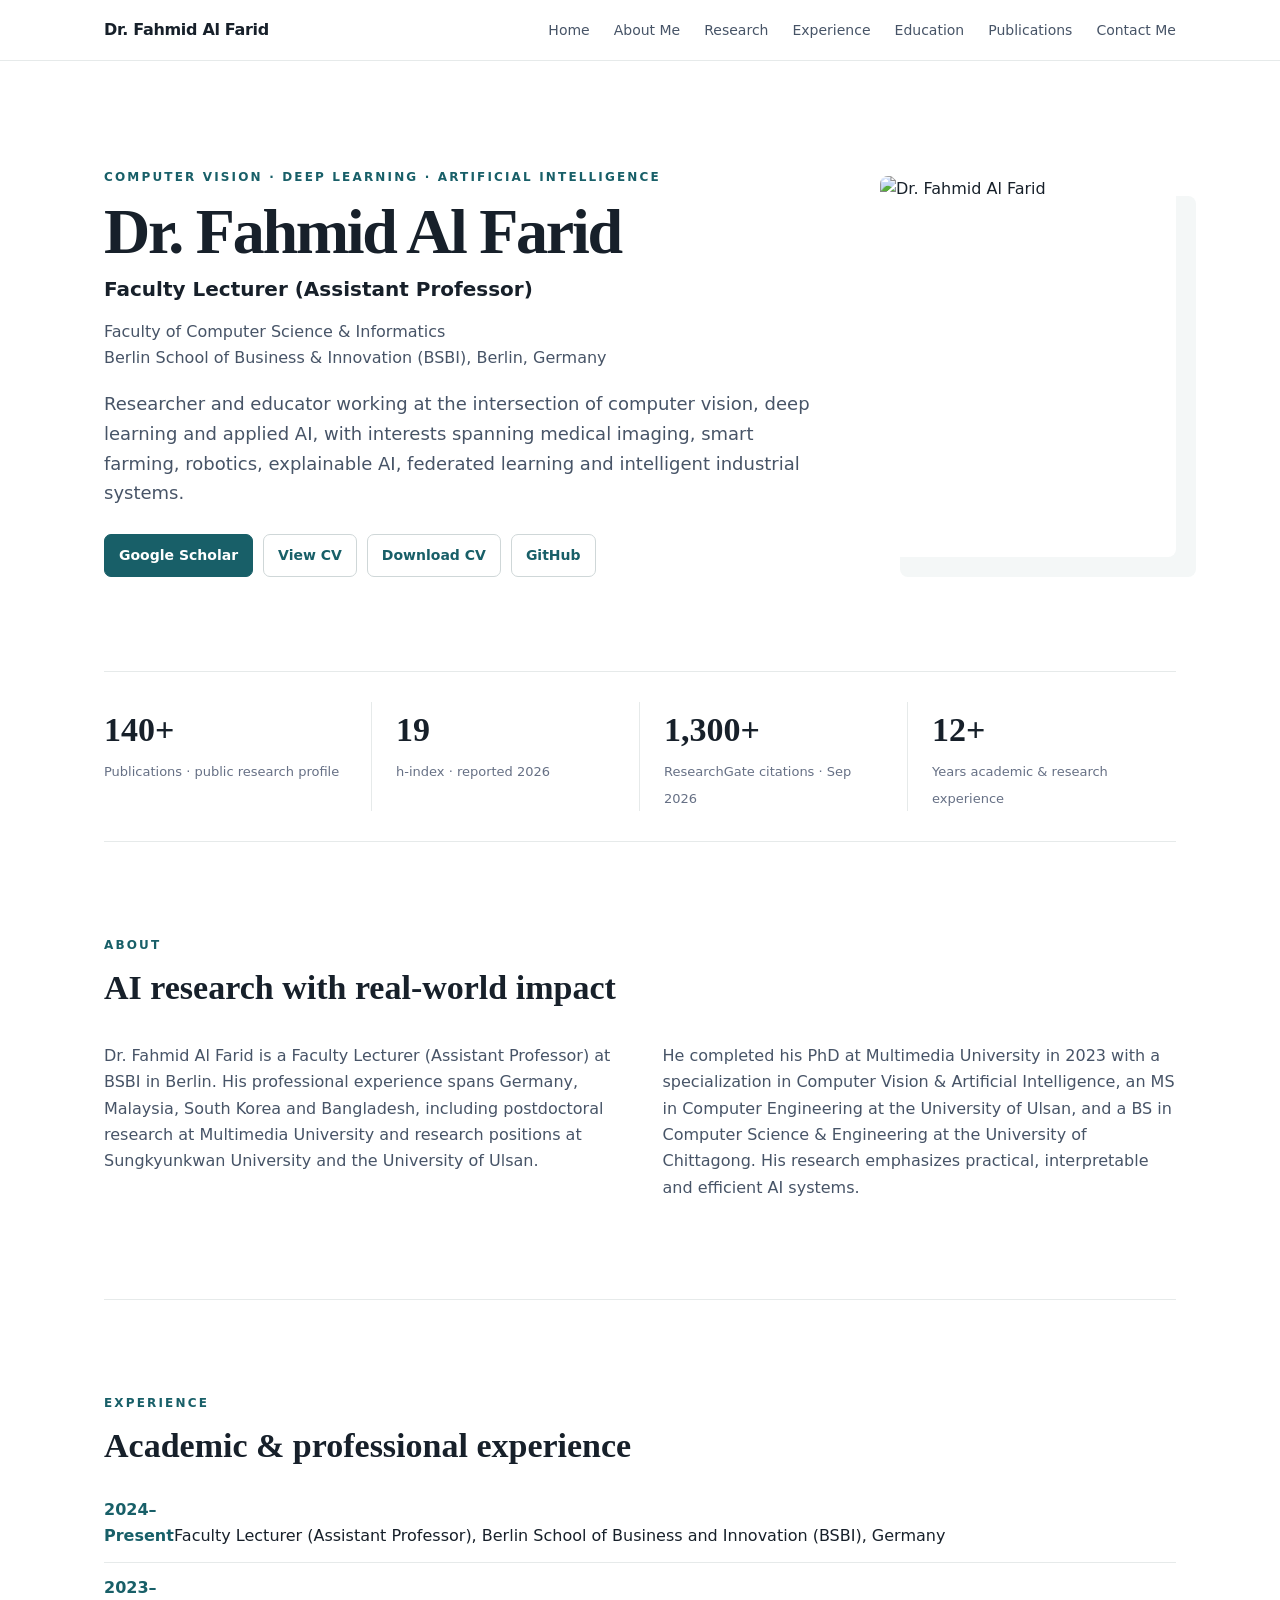
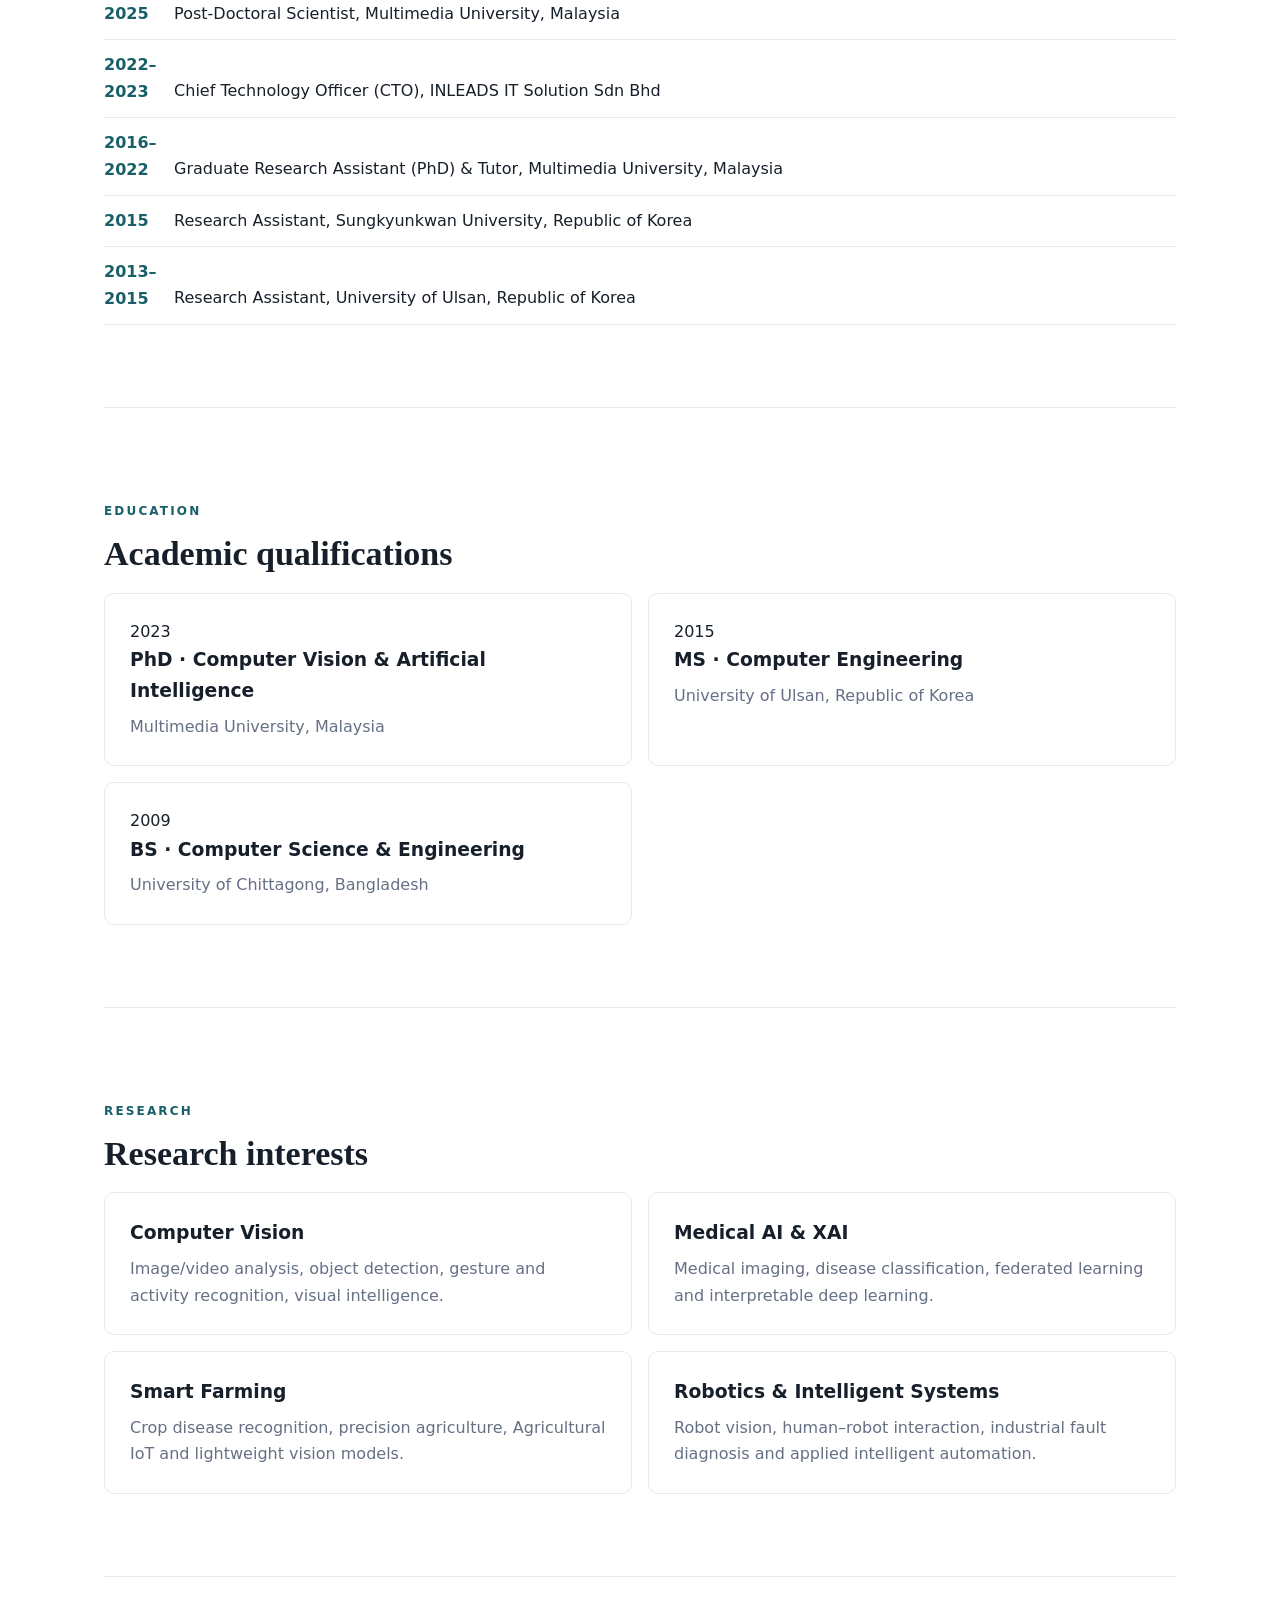
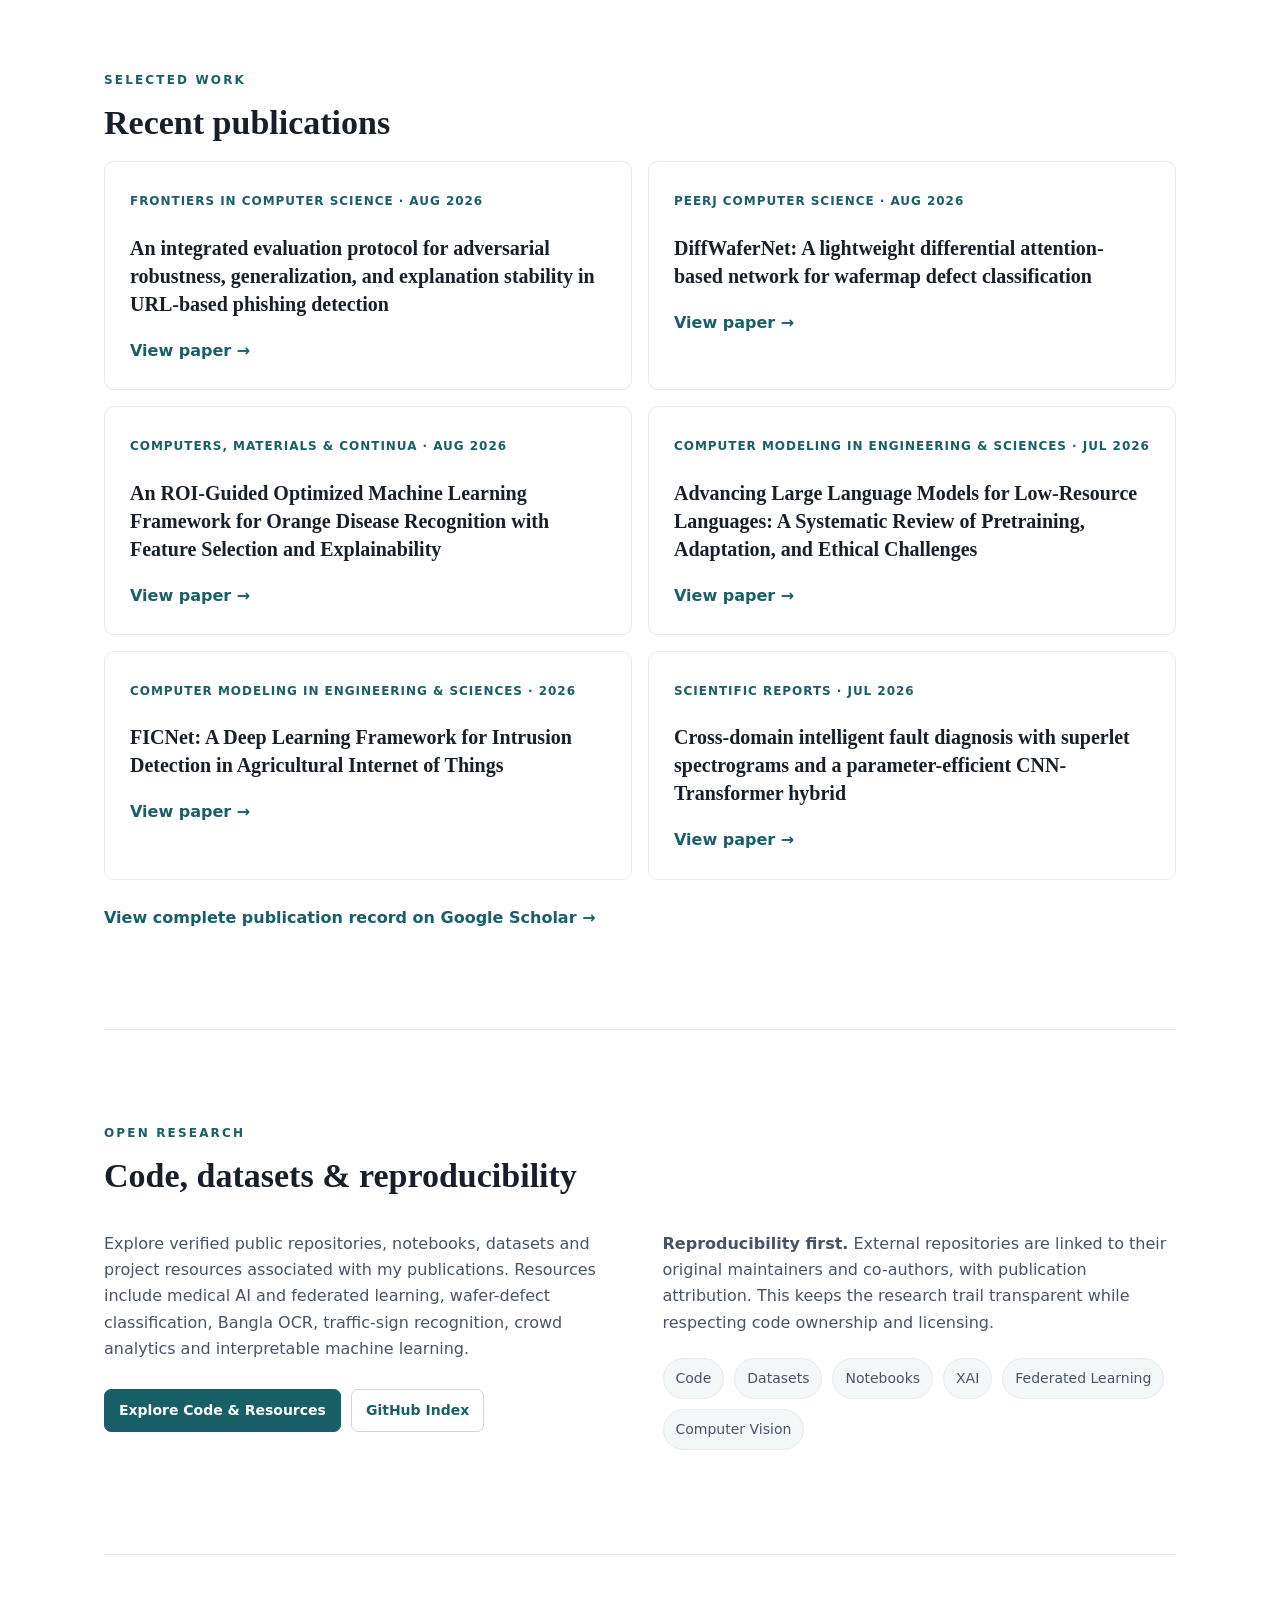
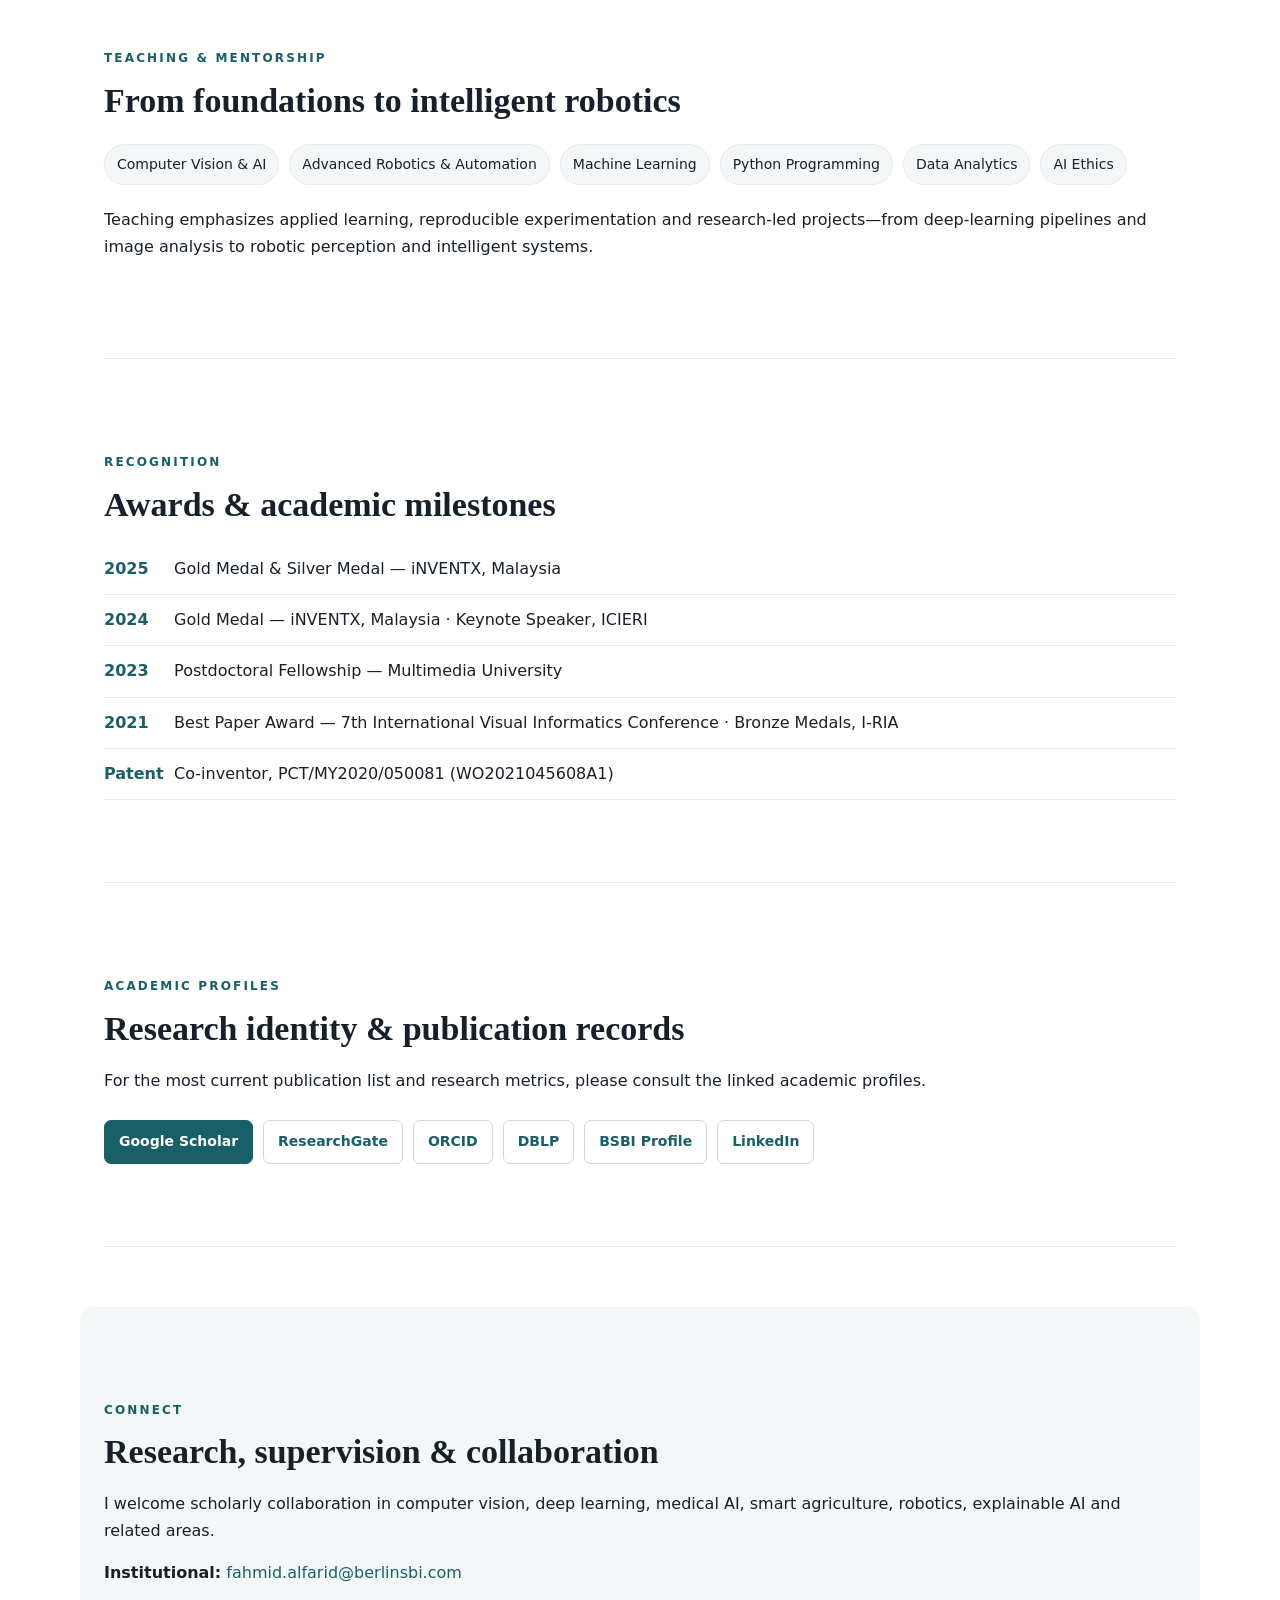
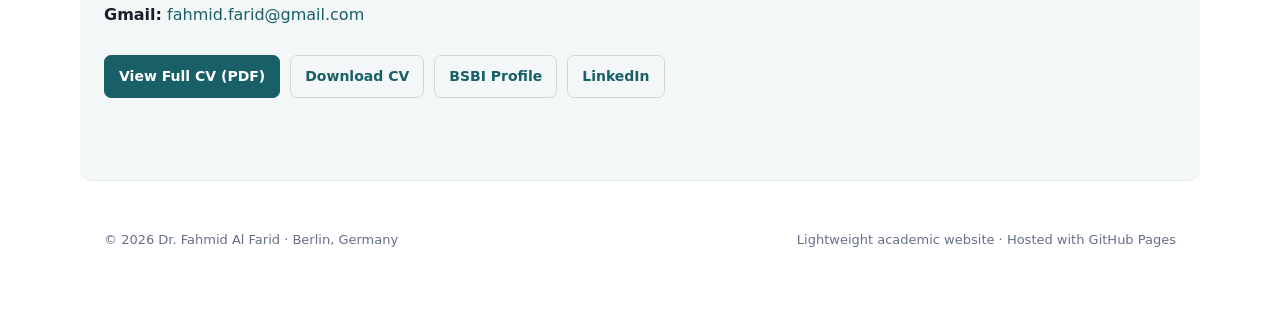
==== commit 899a54bd: "Add experience education CV and visible email" ====
--- a/index.html
+++ b/index.html
@@ -1,8 +1,10 @@
 <!doctype html><html lang="en"><head><meta charset="utf-8"><meta name="viewport" content="width=device-width,initial-scale=1"><meta name="description" content="Dr. Fahmid Al Farid — Computer Vision, Deep Learning, AI, Robotics, Medical Imaging and Smart Farming researcher in Berlin."><title>Dr. Fahmid Al Farid | AI & Computer Vision</title><link rel="stylesheet" href="style.css"></head><body>
-<header><nav><a class="brand" href="#top">Fahmid Al Farid</a><div class="navlinks"><a href="#research">Research</a><a href="#publications">Publications</a><a href="#resources">Code & Resources</a><a href="#teaching">Teaching</a><a href="#awards">Awards</a><a href="#profiles">Profiles</a><a href="#contact">Contact</a></div></nav></header>
-<main id="top"><section class="hero"><div><p class="eyebrow">COMPUTER VISION · DEEP LEARNING · ARTIFICIAL INTELLIGENCE</p><h1>Dr. Fahmid Al Farid</h1><h2>Faculty Lecturer (Assistant Professor)</h2><p class="aff">Faculty of Computer Science & Informatics<br>Berlin School of Business & Innovation (BSBI), Berlin, Germany</p><p class="lead">Researcher and educator working at the intersection of computer vision, deep learning and applied AI, with interests spanning medical imaging, smart farming, robotics, explainable AI, federated learning and intelligent industrial systems.</p><div class="buttons"><a class="primary" href="https://scholar.google.com/citations?hl=en&user=trrQoEYAAAAJ&view_op=list_works&sortby=pubdate" target="_blank">Google Scholar</a><a href="https://www.researchgate.net/profile/Fahmid-Al-Farid" target="_blank">ResearchGate</a><a href="https://orcid.org/0000-0003-2625-2348" target="_blank">ORCID</a><a href="https://github.com/DrFahmidAlFarid" target="_blank">GitHub</a></div></div><img class="portrait" src="https://www.berlinsbi.com/uploads/sites/2/2025/11/Dr.-Fahmid_IMG_0020-35x45-1.jpg" alt="Dr. Fahmid Al Farid"></section>
+<header><nav><a class="brand" href="#top">Dr. Fahmid Al Farid</a><div class="navlinks"><a href="#top">Home</a><a href="#about">About Me</a><a href="#research">Research</a><a href="#experience">Experience</a><a href="#education">Education</a><a href="#publications">Publications</a><a href="#contact">Contact Me</a></div></nav></header>
+<main id="top"><section class="hero"><div><p class="eyebrow">COMPUTER VISION · DEEP LEARNING · ARTIFICIAL INTELLIGENCE</p><h1>Dr. Fahmid Al Farid</h1><h2>Faculty Lecturer (Assistant Professor)</h2><p class="aff">Faculty of Computer Science & Informatics<br>Berlin School of Business & Innovation (BSBI), Berlin, Germany</p><p class="lead">Researcher and educator working at the intersection of computer vision, deep learning and applied AI, with interests spanning medical imaging, smart farming, robotics, explainable AI, federated learning and intelligent industrial systems.</p><div class="buttons"><a class="primary" href="https://scholar.google.com/citations?hl=en&user=trrQoEYAAAAJ&view_op=list_works&sortby=pubdate" target="_blank">Google Scholar</a><a href="cv/Dr_Fahmid_Al_Farid_Public_CV_Sep_2026.pdf" target="_blank">View CV</a><a href="cv/Dr_Fahmid_Al_Farid_Public_CV_Sep_2026.pdf" download>Download CV</a><a href="https://github.com/DrFahmidAlFarid" target="_blank">GitHub</a></div></div><img class="portrait" src="https://www.berlinsbi.com/uploads/sites/2/2025/11/Dr.-Fahmid_IMG_0020-35x45-1.jpg" alt="Dr. Fahmid Al Farid"></section>
 <section class="stats"><div><strong>140+</strong><span>Publications · public research profile</span></div><div><strong>19</strong><span>h-index · reported 2026</span></div><div><strong>1,300+</strong><span>ResearchGate citations · Sep 2026</span></div><div><strong>12+</strong><span>Years academic & research experience</span></div></section>
 <section id="about"><p class="kicker">ABOUT</p><h2>AI research with real-world impact</h2><div class="two"><p>Dr. Fahmid Al Farid is a Faculty Lecturer (Assistant Professor) at BSBI in Berlin. His professional experience spans Germany, Malaysia, South Korea and Bangladesh, including postdoctoral research at Multimedia University and research positions at Sungkyunkwan University and the University of Ulsan.</p><p>He completed his PhD at Multimedia University in 2023 with a specialization in Computer Vision & Artificial Intelligence, an MS in Computer Engineering at the University of Ulsan, and a BS in Computer Science & Engineering at the University of Chittagong. His research emphasizes practical, interpretable and efficient AI systems.</p></div></section>
+<section id="experience"><p class="kicker">EXPERIENCE</p><h2>Academic & professional experience</h2><div class="timeline experience-list"><p><b>2024–Present</b> Faculty Lecturer (Assistant Professor), Berlin School of Business and Innovation (BSBI), Germany</p><p><b>2023–2025</b> Post-Doctoral Scientist, Multimedia University, Malaysia</p><p><b>2022–2023</b> Chief Technology Officer (CTO), INLEADS IT Solution Sdn Bhd</p><p><b>2016–2022</b> Graduate Research Assistant (PhD) & Tutor, Multimedia University, Malaysia</p><p><b>2015</b> Research Assistant, Sungkyunkwan University, Republic of Korea</p><p><b>2013–2015</b> Research Assistant, University of Ulsan, Republic of Korea</p></div></section>
+<section id="education"><p class="kicker">EDUCATION</p><h2>Academic qualifications</h2><div class="cards education-cards"><article><span>2023</span><h3>PhD · Computer Vision & Artificial Intelligence</h3><p>Multimedia University, Malaysia</p></article><article><span>2015</span><h3>MS · Computer Engineering</h3><p>University of Ulsan, Republic of Korea</p></article><article><span>2009</span><h3>BS · Computer Science & Engineering</h3><p>University of Chittagong, Bangladesh</p></article></div></section>
 <section id="research"><p class="kicker">RESEARCH</p><h2>Research interests</h2><div class="cards"><article><h3>Computer Vision</h3><p>Image/video analysis, object detection, gesture and activity recognition, visual intelligence.</p></article><article><h3>Medical AI & XAI</h3><p>Medical imaging, disease classification, federated learning and interpretable deep learning.</p></article><article><h3>Smart Farming</h3><p>Crop disease recognition, precision agriculture, Agricultural IoT and lightweight vision models.</p></article><article><h3>Robotics & Intelligent Systems</h3><p>Robot vision, human–robot interaction, industrial fault diagnosis and applied intelligent automation.</p></article></div></section>
 <section id="publications"><p class="kicker">SELECTED WORK</p><h2>Recent publications</h2><div class="pubs">
 <article><span>Frontiers in Computer Science · Aug 2026</span><h3>An integrated evaluation protocol for adversarial robustness, generalization, and explanation stability in URL-based phishing detection</h3><a href="https://doi.org/10.3389/fcomp.2026.1834407" target="_blank">View paper →</a></article>
@@ -16,5 +18,5 @@
 <section id="teaching"><p class="kicker">TEACHING & MENTORSHIP</p><h2>From foundations to intelligent robotics</h2><div class="tags"><span>Computer Vision & AI</span><span>Advanced Robotics & Automation</span><span>Machine Learning</span><span>Python Programming</span><span>Data Analytics</span><span>AI Ethics</span></div><p>Teaching emphasizes applied learning, reproducible experimentation and research-led projects—from deep-learning pipelines and image analysis to robotic perception and intelligent systems.</p></section>
 <section id="awards"><p class="kicker">RECOGNITION</p><h2>Awards & academic milestones</h2><div class="timeline"><p><b>2025</b> Gold Medal & Silver Medal — iNVENTX, Malaysia</p><p><b>2024</b> Gold Medal — iNVENTX, Malaysia · Keynote Speaker, ICIERI</p><p><b>2023</b> Postdoctoral Fellowship — Multimedia University</p><p><b>2021</b> Best Paper Award — 7th International Visual Informatics Conference · Bronze Medals, I-RIA</p><p><b>Patent</b> Co-inventor, PCT/MY2020/050081 (WO2021045608A1)</p></div></section>
 <section id="profiles"><p class="kicker">ACADEMIC PROFILES</p><h2>Research identity & publication records</h2><p>For the most current publication list and research metrics, please consult the linked academic profiles.</p><div class="buttons"><a class="primary" href="https://scholar.google.com/citations?hl=en&user=trrQoEYAAAAJ&view_op=list_works&sortby=pubdate" target="_blank">Google Scholar</a><a href="https://www.researchgate.net/profile/Fahmid-Al-Farid" target="_blank">ResearchGate</a><a href="https://orcid.org/0000-0003-2625-2348" target="_blank">ORCID</a><a href="https://dblp.org/pid/305/1050.html" target="_blank">DBLP</a><a href="https://www.berlinsbi.com/about-us/our-team/academic-faculty/dr-fahmid-al-farid" target="_blank">BSBI Profile</a><a href="https://de.linkedin.com/in/dr-fahmid-al-farid-5930b738" target="_blank">LinkedIn</a></div></section>
-<section id="contact" class="contact"><p class="kicker">CONNECT</p><h2>Research, supervision & collaboration</h2><p>I welcome scholarly collaboration in computer vision, deep learning, medical AI, smart agriculture, robotics, explainable AI and related areas.</p><div class="buttons"><a class="primary" href="mailto:fahmid.alfarid@berlinsbi.com">BSBI Email</a><a href="mailto:fahmid.farid@gmail.com">Gmail</a><a href="https://www.berlinsbi.com/about-us/our-team/academic-faculty/dr-fahmid-al-farid" target="_blank">BSBI Profile</a><a href="https://de.linkedin.com/in/dr-fahmid-al-farid-5930b738" target="_blank">LinkedIn</a></div></section></main>
+<section id="contact" class="contact"><p class="kicker">CONNECT</p><h2>Research, supervision & collaboration</h2><p>I welcome scholarly collaboration in computer vision, deep learning, medical AI, smart agriculture, robotics, explainable AI and related areas.</p><div class="email-lines"><p><strong>Institutional:</strong> <a href="mailto:fahmid.alfarid@berlinsbi.com">fahmid.alfarid@berlinsbi.com</a></p><p><strong>Gmail:</strong> <a href="mailto:fahmid.farid@gmail.com">fahmid.farid@gmail.com</a></p></div><div class="buttons"><a class="primary" href="cv/Dr_Fahmid_Al_Farid_Public_CV_Sep_2026.pdf" target="_blank">View Full CV (PDF)</a><a href="cv/Dr_Fahmid_Al_Farid_Public_CV_Sep_2026.pdf" download>Download CV</a><a href="https://www.berlinsbi.com/about-us/our-team/academic-faculty/dr-fahmid-al-farid" target="_blank">BSBI Profile</a><a href="https://de.linkedin.com/in/dr-fahmid-al-farid-5930b738" target="_blank">LinkedIn</a></div></section></main>
 <footer><p>© 2026 Dr. Fahmid Al Farid · Berlin, Germany</p><p>Lightweight academic website · Hosted with GitHub Pages</p></footer></body></html>
--- a/style.css
+++ b/style.css
@@ -1 +1,2 @@
-:root{--ink:#17202a;--muted:#667085;--accent:#185f68;--soft:#f4f7f7;--line:#e6eaea;--max:1120px}*{box-sizing:border-box}html{scroll-behavior:smooth}body{margin:0;font-family:Inter,ui-sans-serif,system-ui,-apple-system,BlinkMacSystemFont,"Segoe UI",sans-serif;color:var(--ink);line-height:1.65;background:#fff}a{color:var(--accent);text-decoration:none}header{position:sticky;top:0;background:rgba(255,255,255,.94);backdrop-filter:blur(12px);border-bottom:1px solid var(--line);z-index:9}nav{max-width:var(--max);margin:auto;padding:17px 24px;display:flex;justify-content:space-between;align-items:center}.brand{font-weight:800;color:var(--ink);letter-spacing:-.02em}.navlinks{display:flex;gap:24px}.navlinks a{font-size:14px;color:#475467}main{max-width:var(--max);margin:auto;padding:0 24px}.hero{min-height:610px;display:grid;grid-template-columns:1.55fr .65fr;gap:70px;align-items:center;padding:70px 0}.eyebrow,.kicker{font-size:12px;letter-spacing:.18em;font-weight:800;color:var(--accent)}h1{font-family:Georgia,serif;font-size:64px;line-height:1.02;letter-spacing:-.035em;margin:12px 0}h2{font-family:Georgia,serif;font-size:34px;line-height:1.2;margin:10px 0 18px}.hero h2{font-family:inherit;font-size:20px;font-weight:650}.aff{color:#475467}.lead{font-size:18px;max-width:720px;color:#475467}.portrait{width:100%;max-width:310px;aspect-ratio:3.5/4.5;object-fit:cover;border-radius:8px;box-shadow:20px 20px 0 var(--soft)}.buttons{display:flex;gap:10px;flex-wrap:wrap;margin-top:26px}.buttons a{border:1px solid #cfd7d8;padding:9px 14px;border-radius:7px;font-size:14px;font-weight:650}.buttons .primary{background:var(--accent);color:white;border-color:var(--accent)}.stats{display:grid;grid-template-columns:repeat(4,1fr);border-top:1px solid var(--line);border-bottom:1px solid var(--line);padding:30px 0}.stats div{padding:0 24px;border-right:1px solid var(--line)}.stats div:first-child{padding-left:0}.stats div:last-child{border:0}.stats strong{font-family:Georgia,serif;font-size:34px;display:block}.stats span{font-size:13px;color:var(--muted)}section:not(.hero):not(.stats){padding:82px 0;border-bottom:1px solid var(--line)}.two{display:grid;grid-template-columns:1fr 1fr;gap:45px;color:#475467}.cards{display:grid;grid-template-columns:1fr 1fr;gap:16px}.cards article,.pubs article{border:1px solid var(--line);border-radius:10px;padding:25px;background:#fff}.cards h3{margin:0 0 7px}.cards p{margin:0;color:var(--muted)}.pubs{display:grid;grid-template-columns:1fr 1fr;gap:16px}.pubs span{font-size:12px;font-weight:750;color:var(--accent);text-transform:uppercase;letter-spacing:.08em}.pubs h3{font-family:Georgia,serif;font-size:20px;line-height:1.4}.pubs a,.more a{font-weight:700}.more{margin-top:25px}.tags{display:flex;gap:10px;flex-wrap:wrap;margin:22px 0}.tags span{background:var(--soft);border:1px solid var(--line);padding:8px 12px;border-radius:100px;font-size:14px}.timeline p{padding:12px 0;border-bottom:1px solid var(--line);margin:0}.timeline b{display:inline-block;width:65px;color:var(--accent)}.contact{background:var(--soft);margin:60px -24px 0;padding-left:24px!important;padding-right:24px!important;border-radius:12px}footer{max-width:var(--max);margin:auto;padding:35px 24px 55px;color:var(--muted);font-size:13px;display:flex;justify-content:space-between;gap:20px}@media(max-width:760px){.navlinks{display:none}.hero{grid-template-columns:1fr;gap:35px;padding:55px 0}.portrait{order:-1;width:155px;box-shadow:12px 12px 0 var(--soft)}h1{font-size:44px}.stats{grid-template-columns:1fr 1fr;gap:20px}.stats div{border:0;padding:0}.two,.cards,.pubs{grid-template-columns:1fr}section:not(.hero):not(.stats){padding:58px 0}footer{display:block}}+:root{--ink:#17202a;--muted:#667085;--accent:#185f68;--soft:#f4f7f7;--line:#e6eaea;--max:1120px}*{box-sizing:border-box}html{scroll-behavior:smooth}body{margin:0;font-family:Inter,ui-sans-serif,system-ui,-apple-system,BlinkMacSystemFont,"Segoe UI",sans-serif;color:var(--ink);line-height:1.65;background:#fff}a{color:var(--accent);text-decoration:none}header{position:sticky;top:0;background:rgba(255,255,255,.94);backdrop-filter:blur(12px);border-bottom:1px solid var(--line);z-index:9}nav{max-width:var(--max);margin:auto;padding:17px 24px;display:flex;justify-content:space-between;align-items:center}.brand{font-weight:800;color:var(--ink);letter-spacing:-.02em}.navlinks{display:flex;gap:24px}.navlinks a{font-size:14px;color:#475467}main{max-width:var(--max);margin:auto;padding:0 24px}.hero{min-height:610px;display:grid;grid-template-columns:1.55fr .65fr;gap:70px;align-items:center;padding:70px 0}.eyebrow,.kicker{font-size:12px;letter-spacing:.18em;font-weight:800;color:var(--accent)}h1{font-family:Georgia,serif;font-size:64px;line-height:1.02;letter-spacing:-.035em;margin:12px 0}h2{font-family:Georgia,serif;font-size:34px;line-height:1.2;margin:10px 0 18px}.hero h2{font-family:inherit;font-size:20px;font-weight:650}.aff{color:#475467}.lead{font-size:18px;max-width:720px;color:#475467}.portrait{width:100%;max-width:310px;aspect-ratio:3.5/4.5;object-fit:cover;border-radius:8px;box-shadow:20px 20px 0 var(--soft)}.buttons{display:flex;gap:10px;flex-wrap:wrap;margin-top:26px}.buttons a{border:1px solid #cfd7d8;padding:9px 14px;border-radius:7px;font-size:14px;font-weight:650}.buttons .primary{background:var(--accent);color:white;border-color:var(--accent)}.stats{display:grid;grid-template-columns:repeat(4,1fr);border-top:1px solid var(--line);border-bottom:1px solid var(--line);padding:30px 0}.stats div{padding:0 24px;border-right:1px solid var(--line)}.stats div:first-child{padding-left:0}.stats div:last-child{border:0}.stats strong{font-family:Georgia,serif;font-size:34px;display:block}.stats span{font-size:13px;color:var(--muted)}section:not(.hero):not(.stats){padding:82px 0;border-bottom:1px solid var(--line)}.two{display:grid;grid-template-columns:1fr 1fr;gap:45px;color:#475467}.cards{display:grid;grid-template-columns:1fr 1fr;gap:16px}.cards article,.pubs article{border:1px solid var(--line);border-radius:10px;padding:25px;background:#fff}.cards h3{margin:0 0 7px}.cards p{margin:0;color:var(--muted)}.pubs{display:grid;grid-template-columns:1fr 1fr;gap:16px}.pubs span{font-size:12px;font-weight:750;color:var(--accent);text-transform:uppercase;letter-spacing:.08em}.pubs h3{font-family:Georgia,serif;font-size:20px;line-height:1.4}.pubs a,.more a{font-weight:700}.more{margin-top:25px}.tags{display:flex;gap:10px;flex-wrap:wrap;margin:22px 0}.tags span{background:var(--soft);border:1px solid var(--line);padding:8px 12px;border-radius:100px;font-size:14px}.timeline p{padding:12px 0;border-bottom:1px solid var(--line);margin:0}.timeline b{display:inline-block;width:65px;color:var(--accent)}.contact{background:var(--soft);margin:60px -24px 0;padding-left:24px!important;padding-right:24px!important;border-radius:12px}footer{max-width:var(--max);margin:auto;padding:35px 24px 55px;color:var(--muted);font-size:13px;display:flex;justify-content:space-between;gap:20px}@media(max-width:760px){.navlinks{display:none}.hero{grid-template-columns:1fr;gap:35px;padding:55px 0}.portrait{order:-1;width:155px;box-shadow:12px 12px 0 var(--soft)}h1{font-size:44px}.stats{grid-template-columns:1fr 1fr;gap:20px}.stats div{border:0;padding:0}.two,.cards,.pubs{grid-template-columns:1fr}section:not(.hero):not(.stats){padding:58px 0}footer{display:block}}
+.resource-hero{min-height:430px;grid-template-columns:1fr;max-width:900px}.resource-hero h1{max-width:850px}.resource-hero .lead{max-width:850px}.pubs article p{color:var(--muted)}
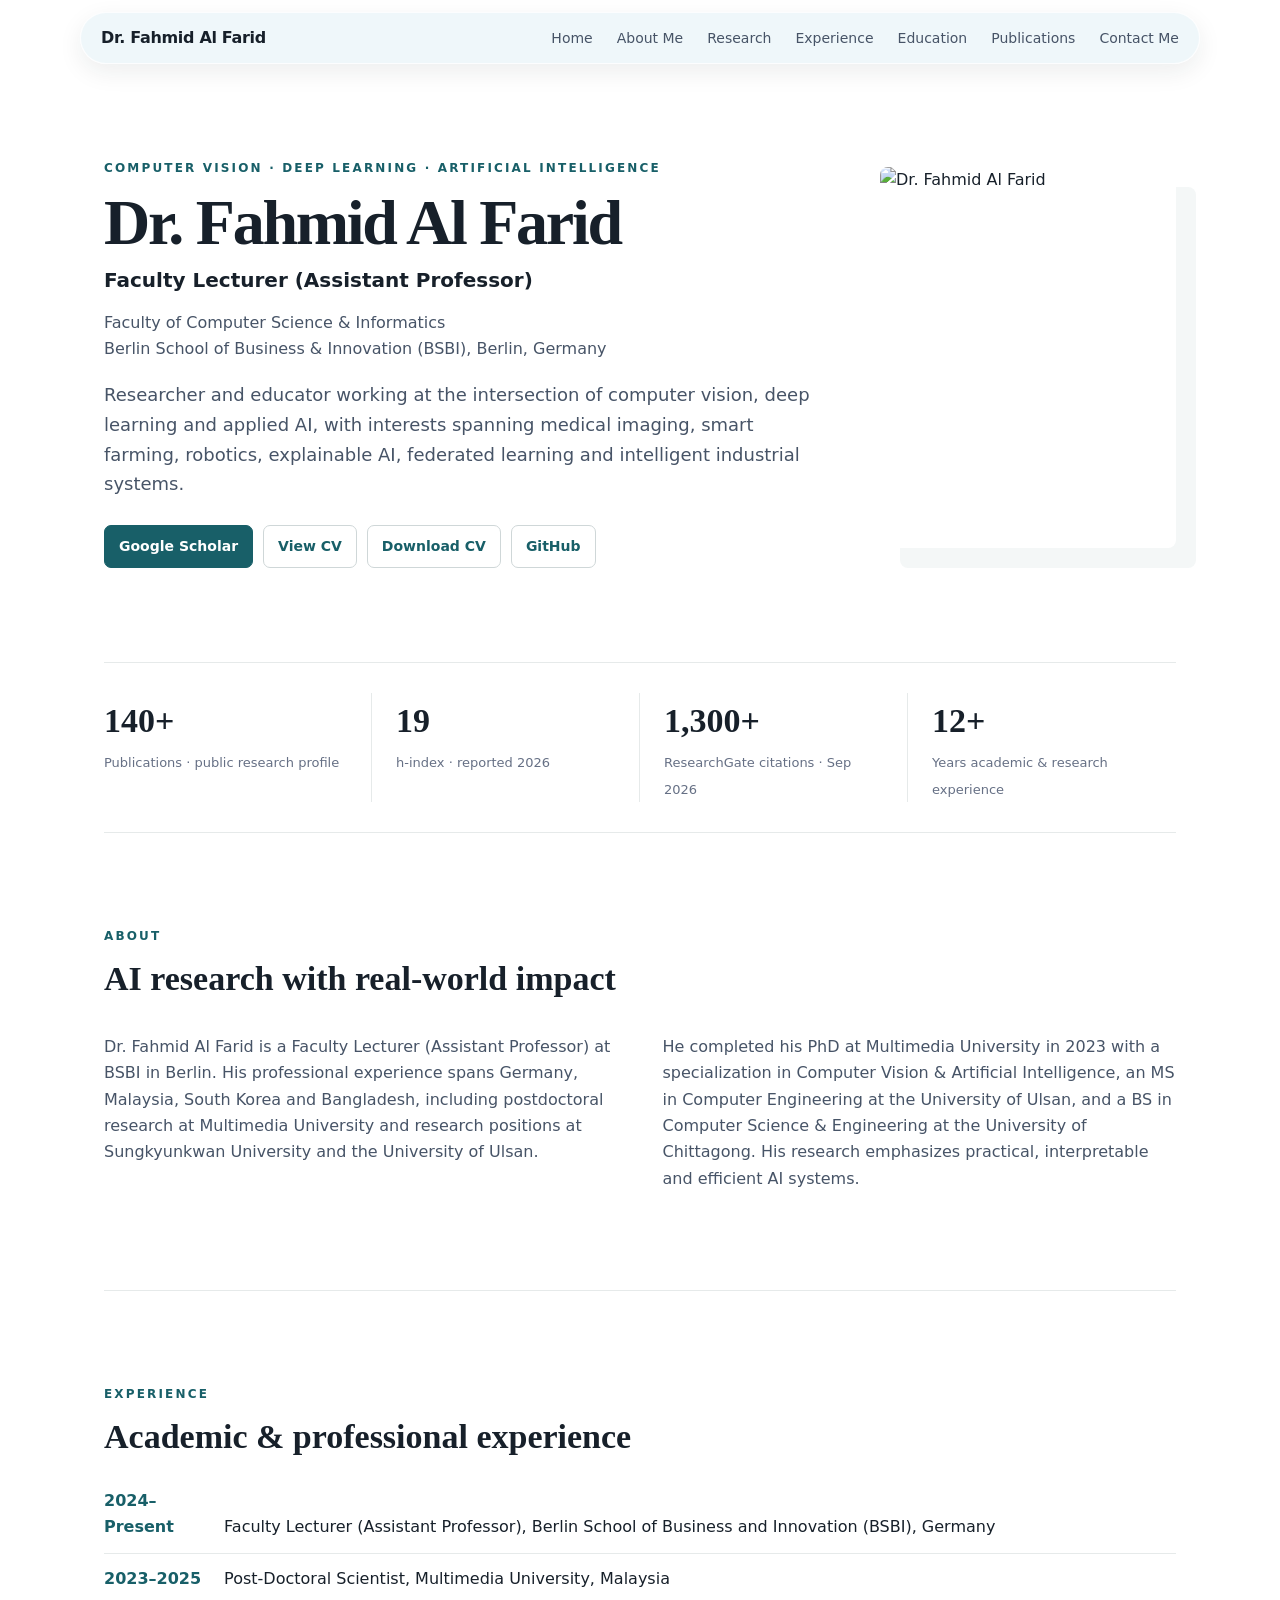
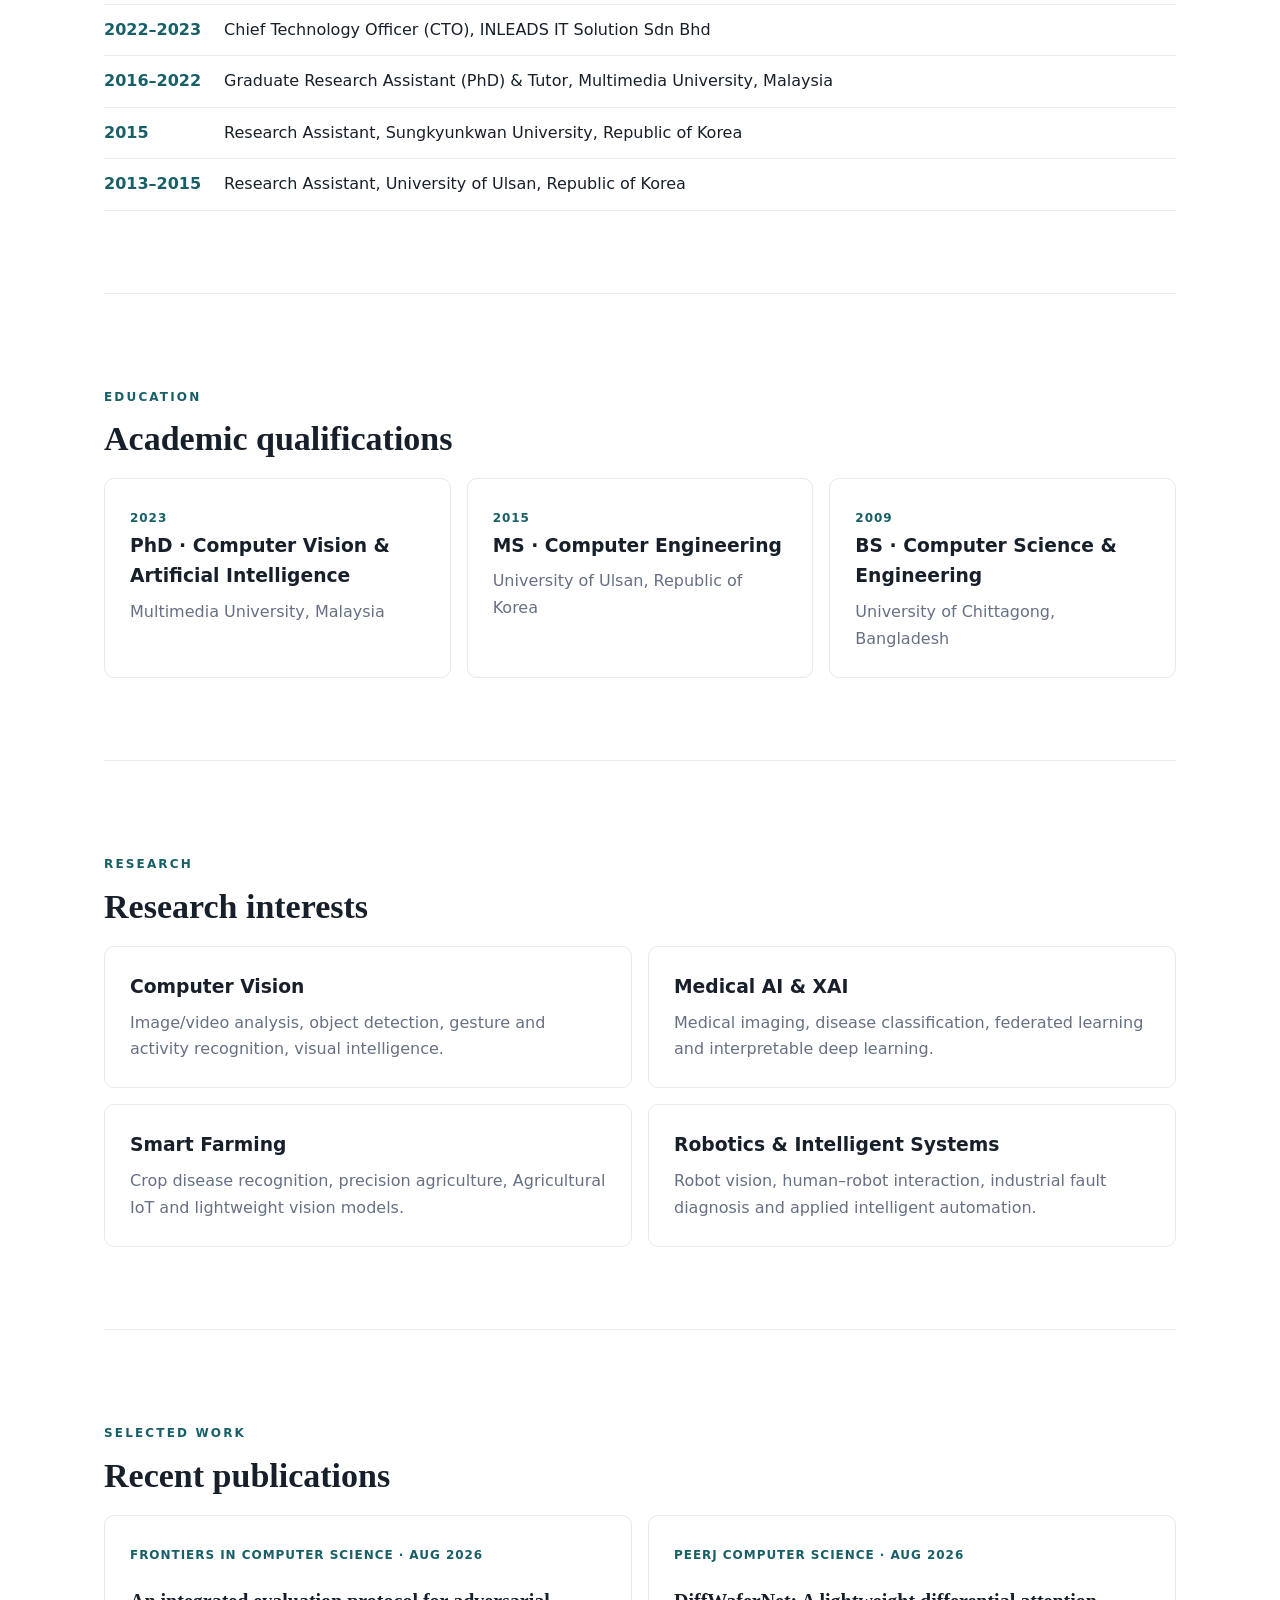
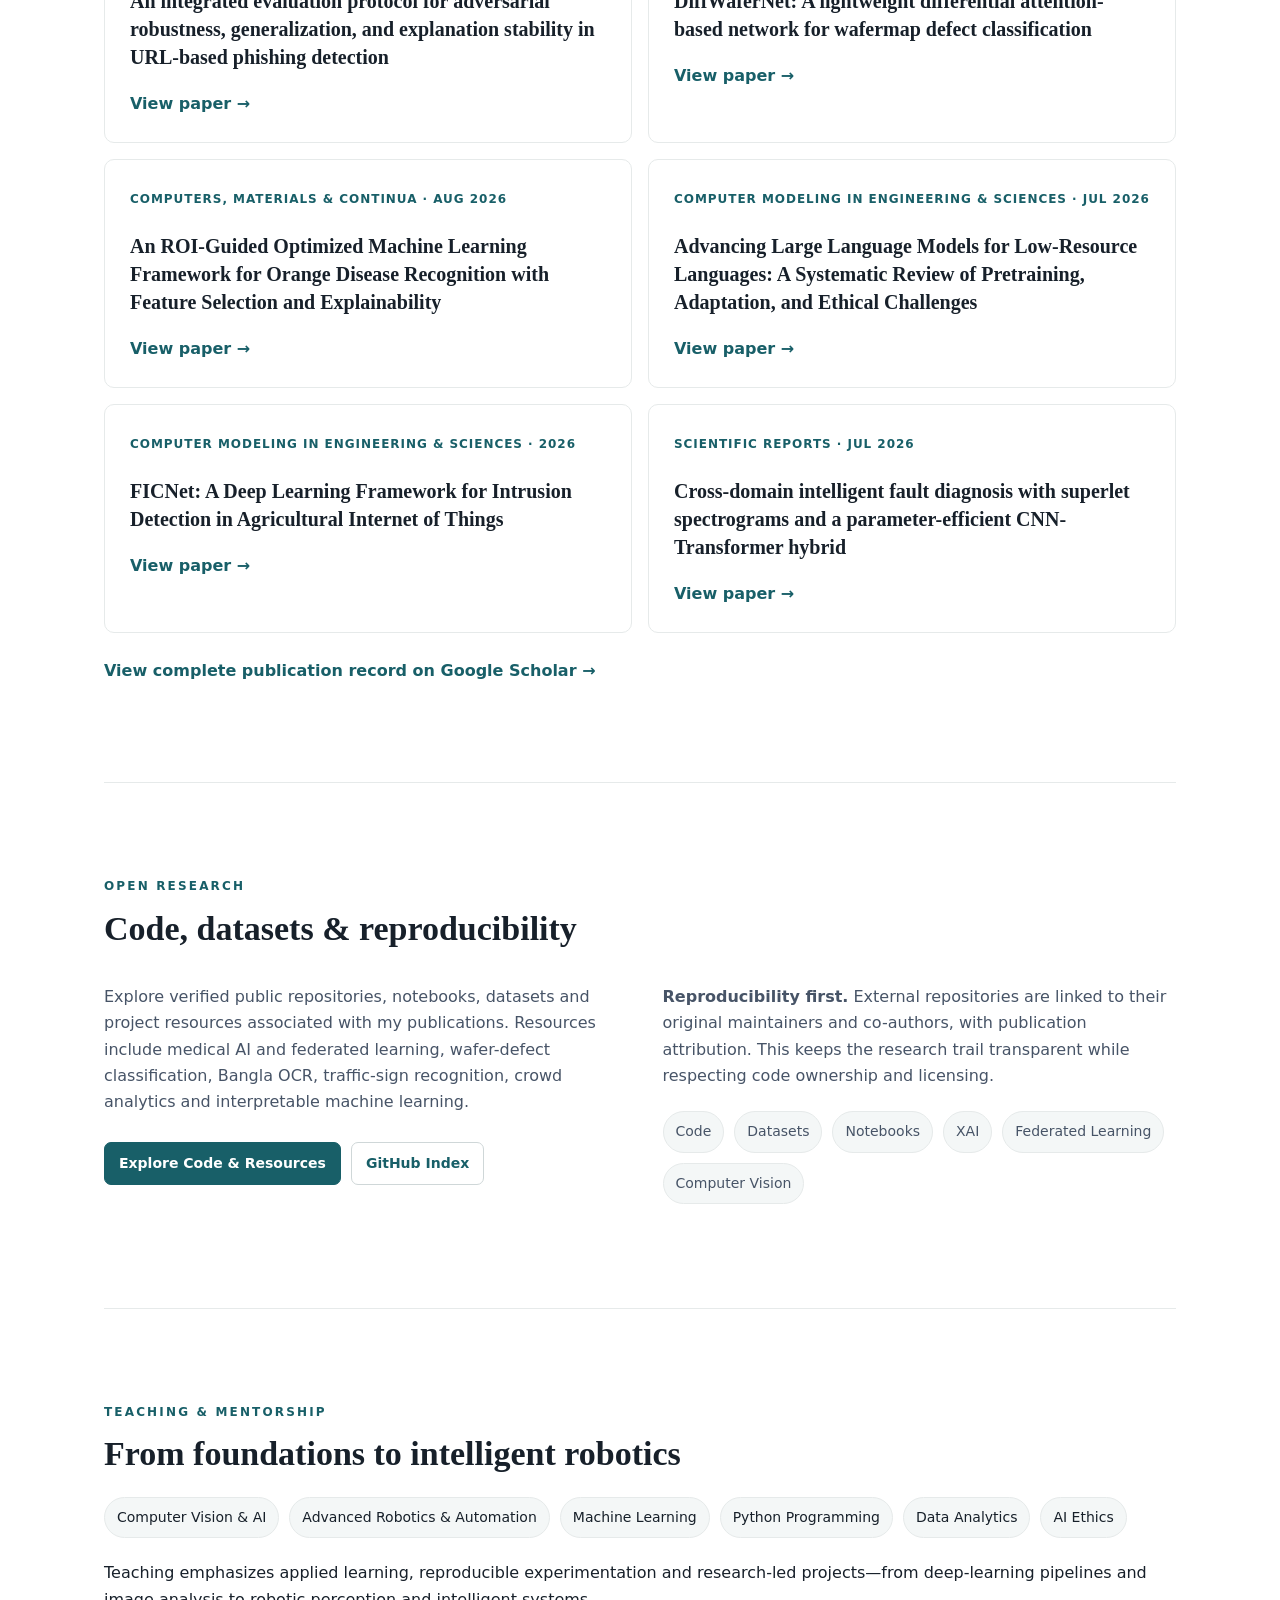
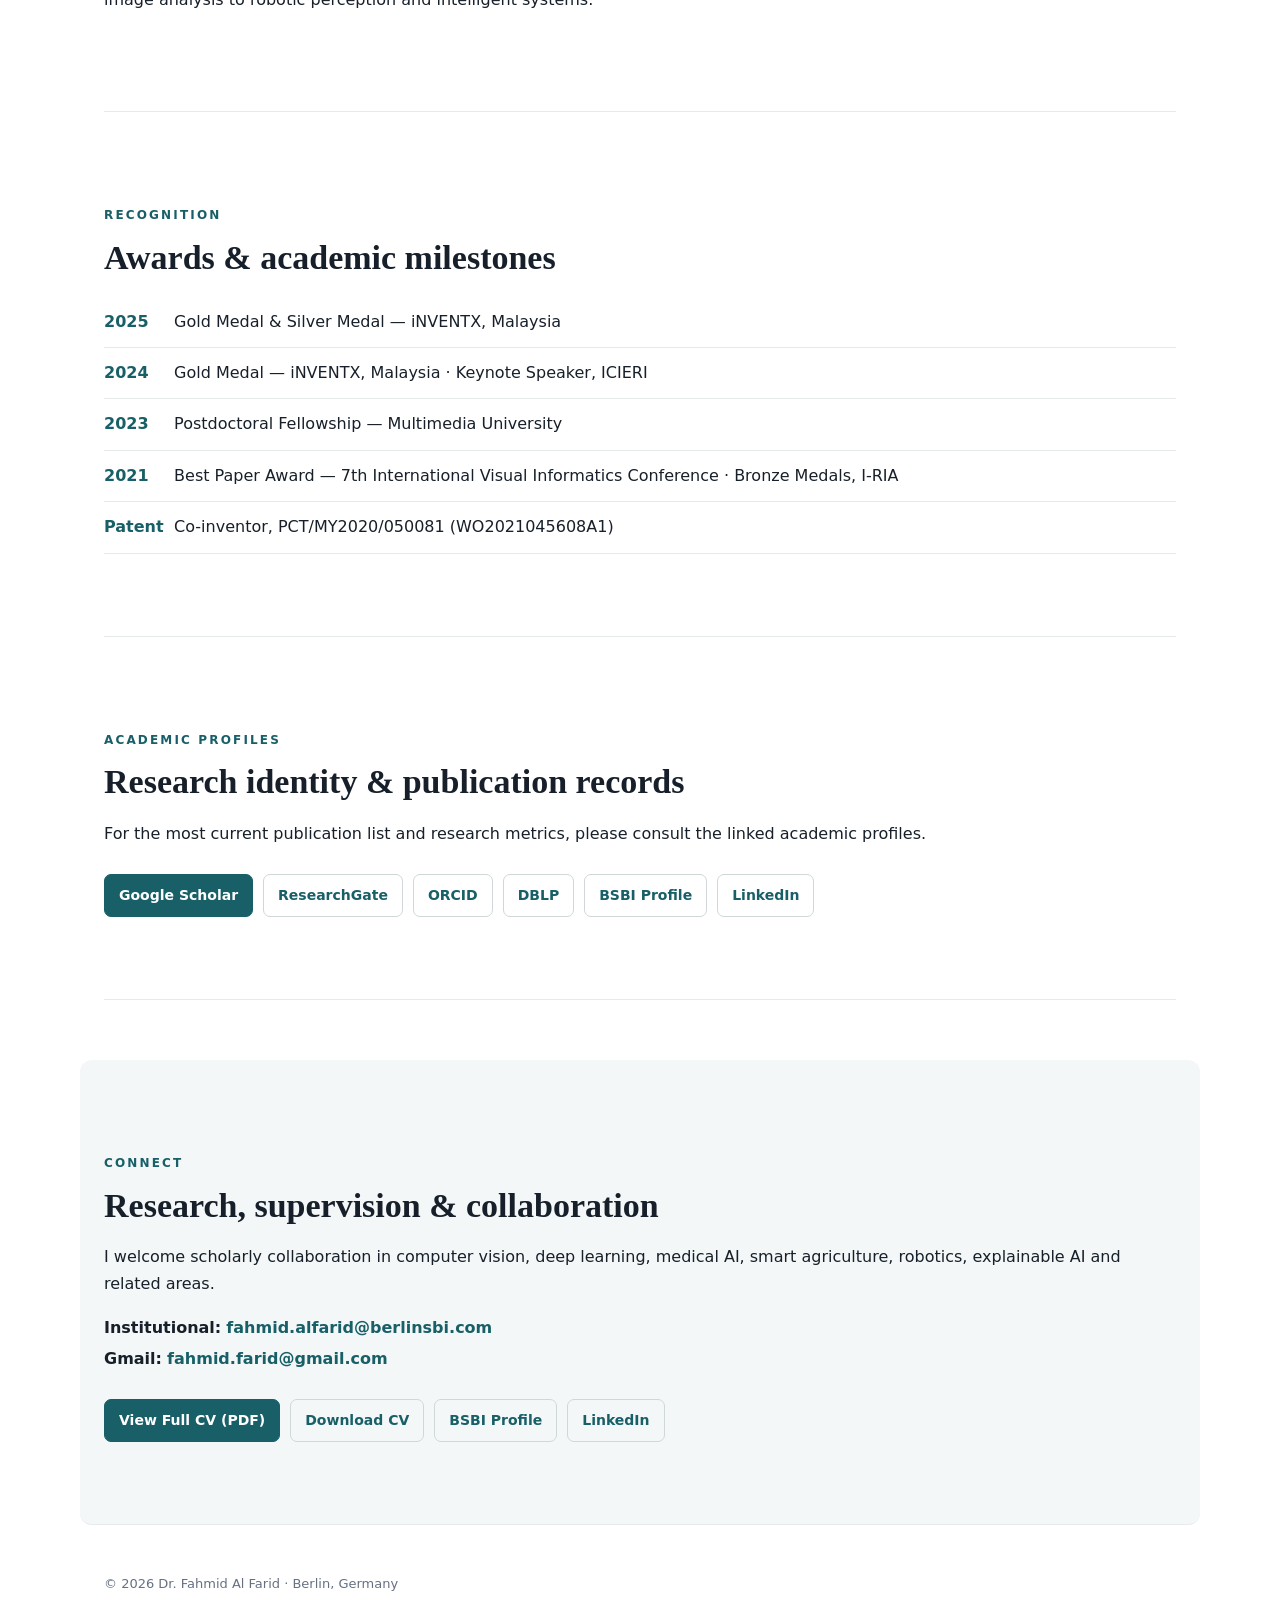
==== commit 5d9a86f6: "Remove GitHub Pages footer tagline" ====
--- a/index.html
+++ b/index.html
@@ -19,4 +19,4 @@
 <section id="awards"><p class="kicker">RECOGNITION</p><h2>Awards & academic milestones</h2><div class="timeline"><p><b>2025</b> Gold Medal & Silver Medal — iNVENTX, Malaysia</p><p><b>2024</b> Gold Medal — iNVENTX, Malaysia · Keynote Speaker, ICIERI</p><p><b>2023</b> Postdoctoral Fellowship — Multimedia University</p><p><b>2021</b> Best Paper Award — 7th International Visual Informatics Conference · Bronze Medals, I-RIA</p><p><b>Patent</b> Co-inventor, PCT/MY2020/050081 (WO2021045608A1)</p></div></section>
 <section id="profiles"><p class="kicker">ACADEMIC PROFILES</p><h2>Research identity & publication records</h2><p>For the most current publication list and research metrics, please consult the linked academic profiles.</p><div class="buttons"><a class="primary" href="https://scholar.google.com/citations?hl=en&user=trrQoEYAAAAJ&view_op=list_works&sortby=pubdate" target="_blank">Google Scholar</a><a href="https://www.researchgate.net/profile/Fahmid-Al-Farid" target="_blank">ResearchGate</a><a href="https://orcid.org/0000-0003-2625-2348" target="_blank">ORCID</a><a href="https://dblp.org/pid/305/1050.html" target="_blank">DBLP</a><a href="https://www.berlinsbi.com/about-us/our-team/academic-faculty/dr-fahmid-al-farid" target="_blank">BSBI Profile</a><a href="https://de.linkedin.com/in/dr-fahmid-al-farid-5930b738" target="_blank">LinkedIn</a></div></section>
 <section id="contact" class="contact"><p class="kicker">CONNECT</p><h2>Research, supervision & collaboration</h2><p>I welcome scholarly collaboration in computer vision, deep learning, medical AI, smart agriculture, robotics, explainable AI and related areas.</p><div class="email-lines"><p><strong>Institutional:</strong> <a href="mailto:fahmid.alfarid@berlinsbi.com">fahmid.alfarid@berlinsbi.com</a></p><p><strong>Gmail:</strong> <a href="mailto:fahmid.farid@gmail.com">fahmid.farid@gmail.com</a></p></div><div class="buttons"><a class="primary" href="cv/Dr_Fahmid_Al_Farid_Public_CV_Sep_2026.pdf" target="_blank">View Full CV (PDF)</a><a href="cv/Dr_Fahmid_Al_Farid_Public_CV_Sep_2026.pdf" download>Download CV</a><a href="https://www.berlinsbi.com/about-us/our-team/academic-faculty/dr-fahmid-al-farid" target="_blank">BSBI Profile</a><a href="https://de.linkedin.com/in/dr-fahmid-al-farid-5930b738" target="_blank">LinkedIn</a></div></section></main>
-<footer><p>© 2026 Dr. Fahmid Al Farid · Berlin, Germany</p><p>Lightweight academic website · Hosted with GitHub Pages</p></footer></body></html>+<footer><p>© 2026 Dr. Fahmid Al Farid · Berlin, Germany</p></footer></body></html>
--- a/style.css
+++ b/style.css
@@ -1,2 +1,3 @@
-:root{--ink:#17202a;--muted:#667085;--accent:#185f68;--soft:#f4f7f7;--line:#e6eaea;--max:1120px}*{box-sizing:border-box}html{scroll-behavior:smooth}body{margin:0;font-family:Inter,ui-sans-serif,system-ui,-apple-system,BlinkMacSystemFont,"Segoe UI",sans-serif;color:var(--ink);line-height:1.65;background:#fff}a{color:var(--accent);text-decoration:none}header{position:sticky;top:0;background:rgba(255,255,255,.94);backdrop-filter:blur(12px);border-bottom:1px solid var(--line);z-index:9}nav{max-width:var(--max);margin:auto;padding:17px 24px;display:flex;justify-content:space-between;align-items:center}.brand{font-weight:800;color:var(--ink);letter-spacing:-.02em}.navlinks{display:flex;gap:24px}.navlinks a{font-size:14px;color:#475467}main{max-width:var(--max);margin:auto;padding:0 24px}.hero{min-height:610px;display:grid;grid-template-columns:1.55fr .65fr;gap:70px;align-items:center;padding:70px 0}.eyebrow,.kicker{font-size:12px;letter-spacing:.18em;font-weight:800;color:var(--accent)}h1{font-family:Georgia,serif;font-size:64px;line-height:1.02;letter-spacing:-.035em;margin:12px 0}h2{font-family:Georgia,serif;font-size:34px;line-height:1.2;margin:10px 0 18px}.hero h2{font-family:inherit;font-size:20px;font-weight:650}.aff{color:#475467}.lead{font-size:18px;max-width:720px;color:#475467}.portrait{width:100%;max-width:310px;aspect-ratio:3.5/4.5;object-fit:cover;border-radius:8px;box-shadow:20px 20px 0 var(--soft)}.buttons{display:flex;gap:10px;flex-wrap:wrap;margin-top:26px}.buttons a{border:1px solid #cfd7d8;padding:9px 14px;border-radius:7px;font-size:14px;font-weight:650}.buttons .primary{background:var(--accent);color:white;border-color:var(--accent)}.stats{display:grid;grid-template-columns:repeat(4,1fr);border-top:1px solid var(--line);border-bottom:1px solid var(--line);padding:30px 0}.stats div{padding:0 24px;border-right:1px solid var(--line)}.stats div:first-child{padding-left:0}.stats div:last-child{border:0}.stats strong{font-family:Georgia,serif;font-size:34px;display:block}.stats span{font-size:13px;color:var(--muted)}section:not(.hero):not(.stats){padding:82px 0;border-bottom:1px solid var(--line)}.two{display:grid;grid-template-columns:1fr 1fr;gap:45px;color:#475467}.cards{display:grid;grid-template-columns:1fr 1fr;gap:16px}.cards article,.pubs article{border:1px solid var(--line);border-radius:10px;padding:25px;background:#fff}.cards h3{margin:0 0 7px}.cards p{margin:0;color:var(--muted)}.pubs{display:grid;grid-template-columns:1fr 1fr;gap:16px}.pubs span{font-size:12px;font-weight:750;color:var(--accent);text-transform:uppercase;letter-spacing:.08em}.pubs h3{font-family:Georgia,serif;font-size:20px;line-height:1.4}.pubs a,.more a{font-weight:700}.more{margin-top:25px}.tags{display:flex;gap:10px;flex-wrap:wrap;margin:22px 0}.tags span{background:var(--soft);border:1px solid var(--line);padding:8px 12px;border-radius:100px;font-size:14px}.timeline p{padding:12px 0;border-bottom:1px solid var(--line);margin:0}.timeline b{display:inline-block;width:65px;color:var(--accent)}.contact{background:var(--soft);margin:60px -24px 0;padding-left:24px!important;padding-right:24px!important;border-radius:12px}footer{max-width:var(--max);margin:auto;padding:35px 24px 55px;color:var(--muted);font-size:13px;display:flex;justify-content:space-between;gap:20px}@media(max-width:760px){.navlinks{display:none}.hero{grid-template-columns:1fr;gap:35px;padding:55px 0}.portrait{order:-1;width:155px;box-shadow:12px 12px 0 var(--soft)}h1{font-size:44px}.stats{grid-template-columns:1fr 1fr;gap:20px}.stats div{border:0;padding:0}.two,.cards,.pubs{grid-template-columns:1fr}section:not(.hero):not(.stats){padding:58px 0}footer{display:block}}
+:root{--ink:#17202a;--muted:#667085;--accent:#185f68;--soft:#f4f7f7;--line:#e6eaea;--max:1120px}*{box-sizing:border-box}html{scroll-behavior:smooth}body{margin:0;font-family:Inter,ui-sans-serif,system-ui,-apple-system,BlinkMacSystemFont,"Segoe UI",sans-serif;color:var(--ink);line-height:1.65;background:#fff}a{color:var(--accent);text-decoration:none}header{position:sticky;top:12px;background:transparent;z-index:9;padding:0 14px}nav{max-width:var(--max);margin:auto;padding:12px 20px;display:flex;justify-content:space-between;align-items:center;background:rgba(239,247,250,.94);backdrop-filter:blur(14px);border:1px solid rgba(255,255,255,.8);border-radius:28px;box-shadow:0 8px 24px rgba(23,32,42,.08)}.brand{font-weight:800;color:var(--ink);letter-spacing:-.02em}.navlinks{display:flex;gap:24px}.navlinks a{font-size:14px;color:#475467}main{max-width:var(--max);margin:auto;padding:0 24px}.hero{min-height:610px;display:grid;grid-template-columns:1.55fr .65fr;gap:70px;align-items:center;padding:70px 0}.eyebrow,.kicker{font-size:12px;letter-spacing:.18em;font-weight:800;color:var(--accent)}h1{font-family:Georgia,serif;font-size:64px;line-height:1.02;letter-spacing:-.035em;margin:12px 0}h2{font-family:Georgia,serif;font-size:34px;line-height:1.2;margin:10px 0 18px}.hero h2{font-family:inherit;font-size:20px;font-weight:650}.aff{color:#475467}.lead{font-size:18px;max-width:720px;color:#475467}.portrait{width:100%;max-width:310px;aspect-ratio:3.5/4.5;object-fit:cover;border-radius:8px;box-shadow:20px 20px 0 var(--soft)}.buttons{display:flex;gap:10px;flex-wrap:wrap;margin-top:26px}.buttons a{border:1px solid #cfd7d8;padding:9px 14px;border-radius:7px;font-size:14px;font-weight:650}.buttons .primary{background:var(--accent);color:white;border-color:var(--accent)}.stats{display:grid;grid-template-columns:repeat(4,1fr);border-top:1px solid var(--line);border-bottom:1px solid var(--line);padding:30px 0}.stats div{padding:0 24px;border-right:1px solid var(--line)}.stats div:first-child{padding-left:0}.stats div:last-child{border:0}.stats strong{font-family:Georgia,serif;font-size:34px;display:block}.stats span{font-size:13px;color:var(--muted)}section:not(.hero):not(.stats){padding:82px 0;border-bottom:1px solid var(--line)}.two{display:grid;grid-template-columns:1fr 1fr;gap:45px;color:#475467}.cards{display:grid;grid-template-columns:1fr 1fr;gap:16px}.cards article,.pubs article{border:1px solid var(--line);border-radius:10px;padding:25px;background:#fff}.cards h3{margin:0 0 7px}.cards p{margin:0;color:var(--muted)}.pubs{display:grid;grid-template-columns:1fr 1fr;gap:16px}.pubs span{font-size:12px;font-weight:750;color:var(--accent);text-transform:uppercase;letter-spacing:.08em}.pubs h3{font-family:Georgia,serif;font-size:20px;line-height:1.4}.pubs a,.more a{font-weight:700}.more{margin-top:25px}.tags{display:flex;gap:10px;flex-wrap:wrap;margin:22px 0}.tags span{background:var(--soft);border:1px solid var(--line);padding:8px 12px;border-radius:100px;font-size:14px}.timeline p{padding:12px 0;border-bottom:1px solid var(--line);margin:0}.timeline b{display:inline-block;width:65px;color:var(--accent)}.contact{background:var(--soft);margin:60px -24px 0;padding-left:24px!important;padding-right:24px!important;border-radius:12px}footer{max-width:var(--max);margin:auto;padding:35px 24px 55px;color:var(--muted);font-size:13px;display:flex;justify-content:space-between;gap:20px}@media(max-width:760px){.navlinks{display:none}.hero{grid-template-columns:1fr;gap:35px;padding:55px 0}.portrait{order:-1;width:155px;box-shadow:12px 12px 0 var(--soft)}h1{font-size:44px}.stats{grid-template-columns:1fr 1fr;gap:20px}.stats div{border:0;padding:0}.two,.cards,.pubs{grid-template-columns:1fr}section:not(.hero):not(.stats){padding:58px 0}footer{display:block}}
 .resource-hero{min-height:430px;grid-template-columns:1fr;max-width:900px}.resource-hero h1{max-width:850px}.resource-hero .lead{max-width:850px}.pubs article p{color:var(--muted)}
+.education-cards{grid-template-columns:repeat(3,1fr)}.education-cards article span{font-size:12px;font-weight:800;color:var(--accent);letter-spacing:.08em}.experience-list b{width:115px}.email-lines{margin:18px 0 6px}.email-lines p{margin:5px 0}.email-lines a{font-weight:700}@media(max-width:900px){.navlinks{gap:14px}.navlinks a{font-size:12px}.education-cards{grid-template-columns:1fr}}
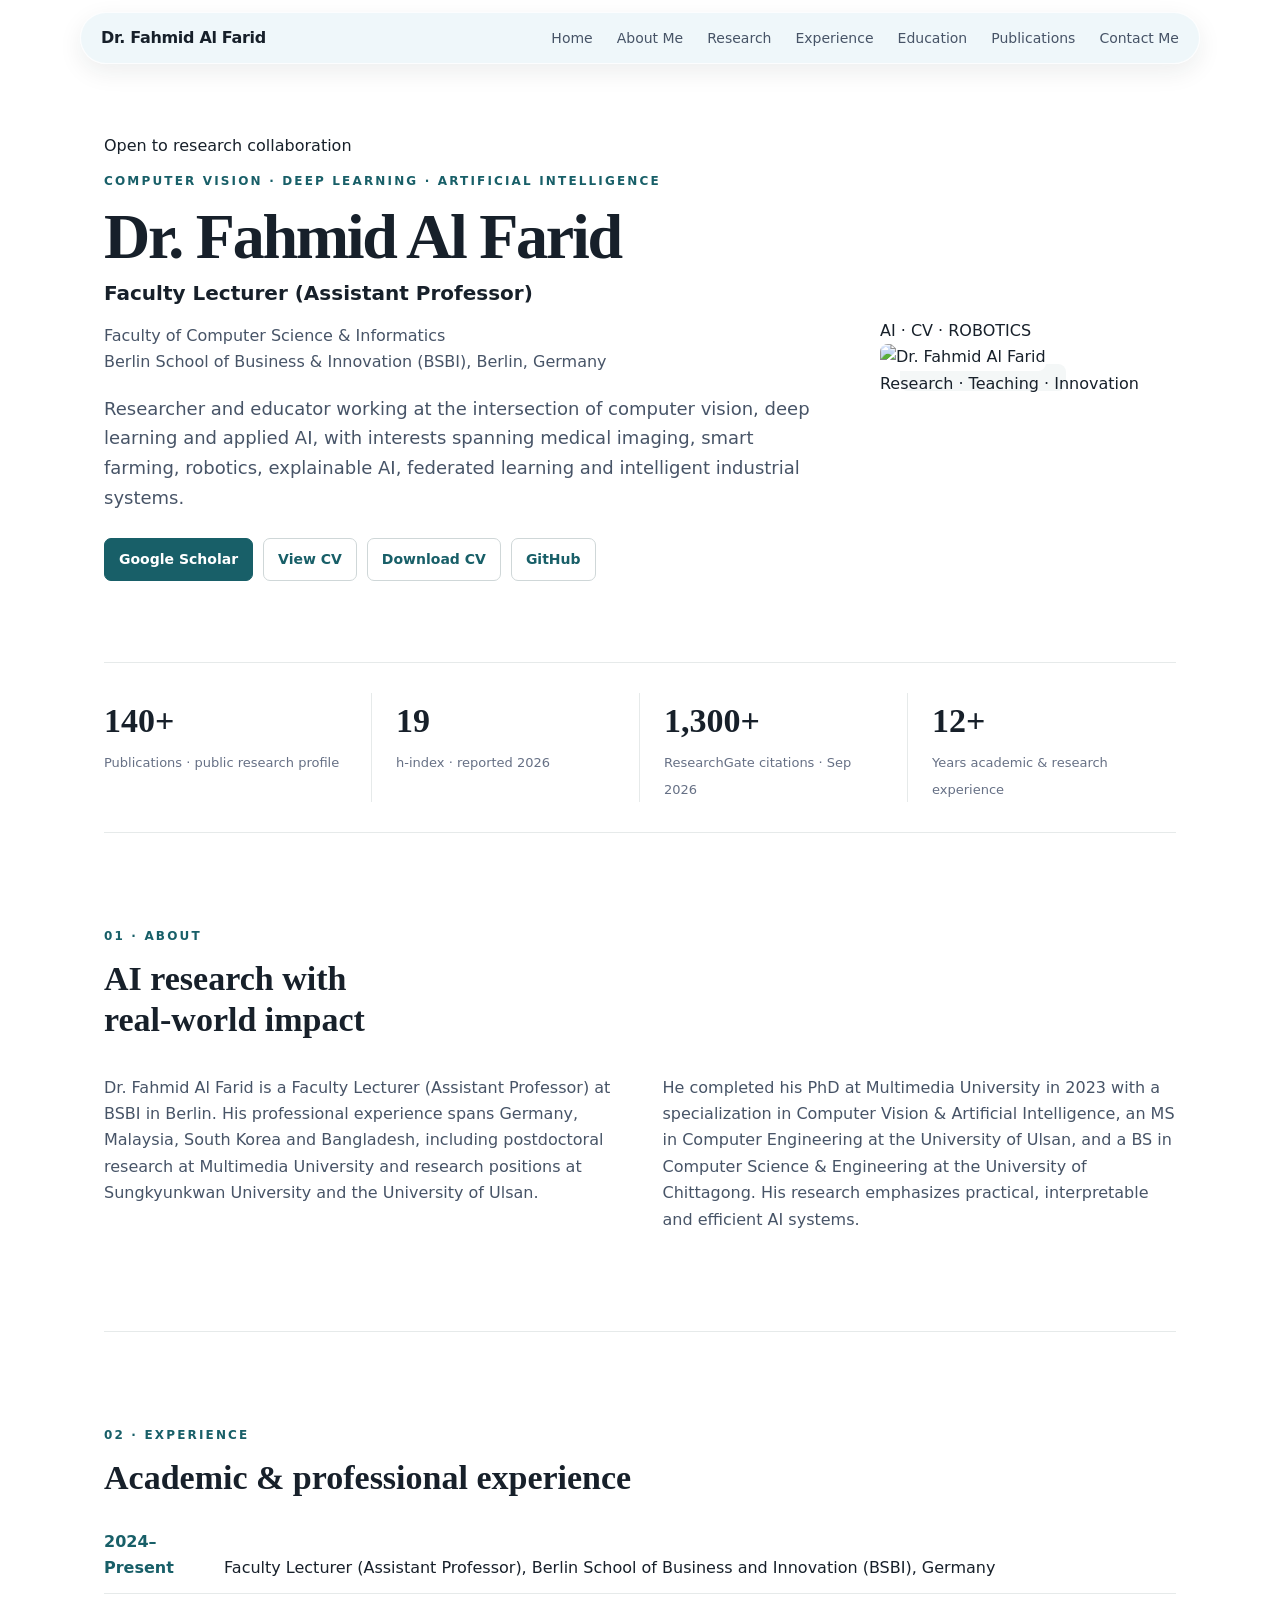
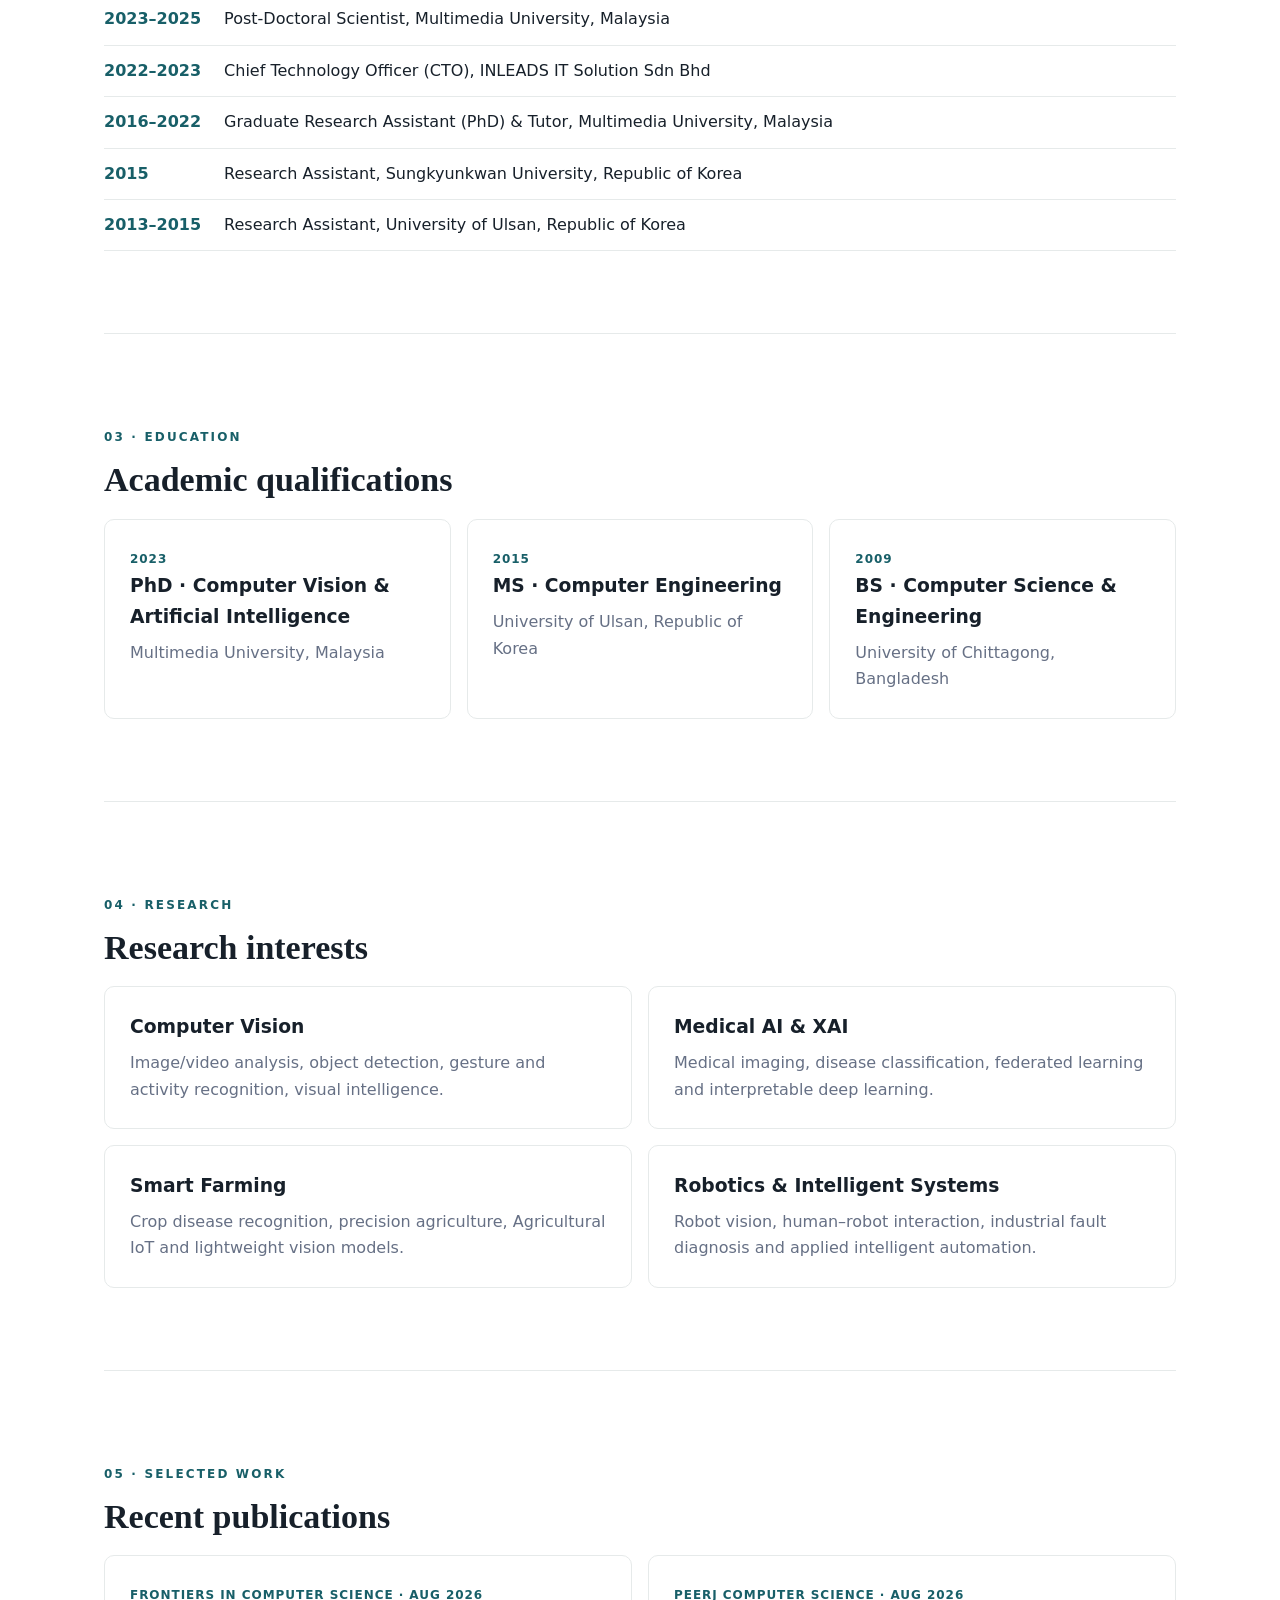
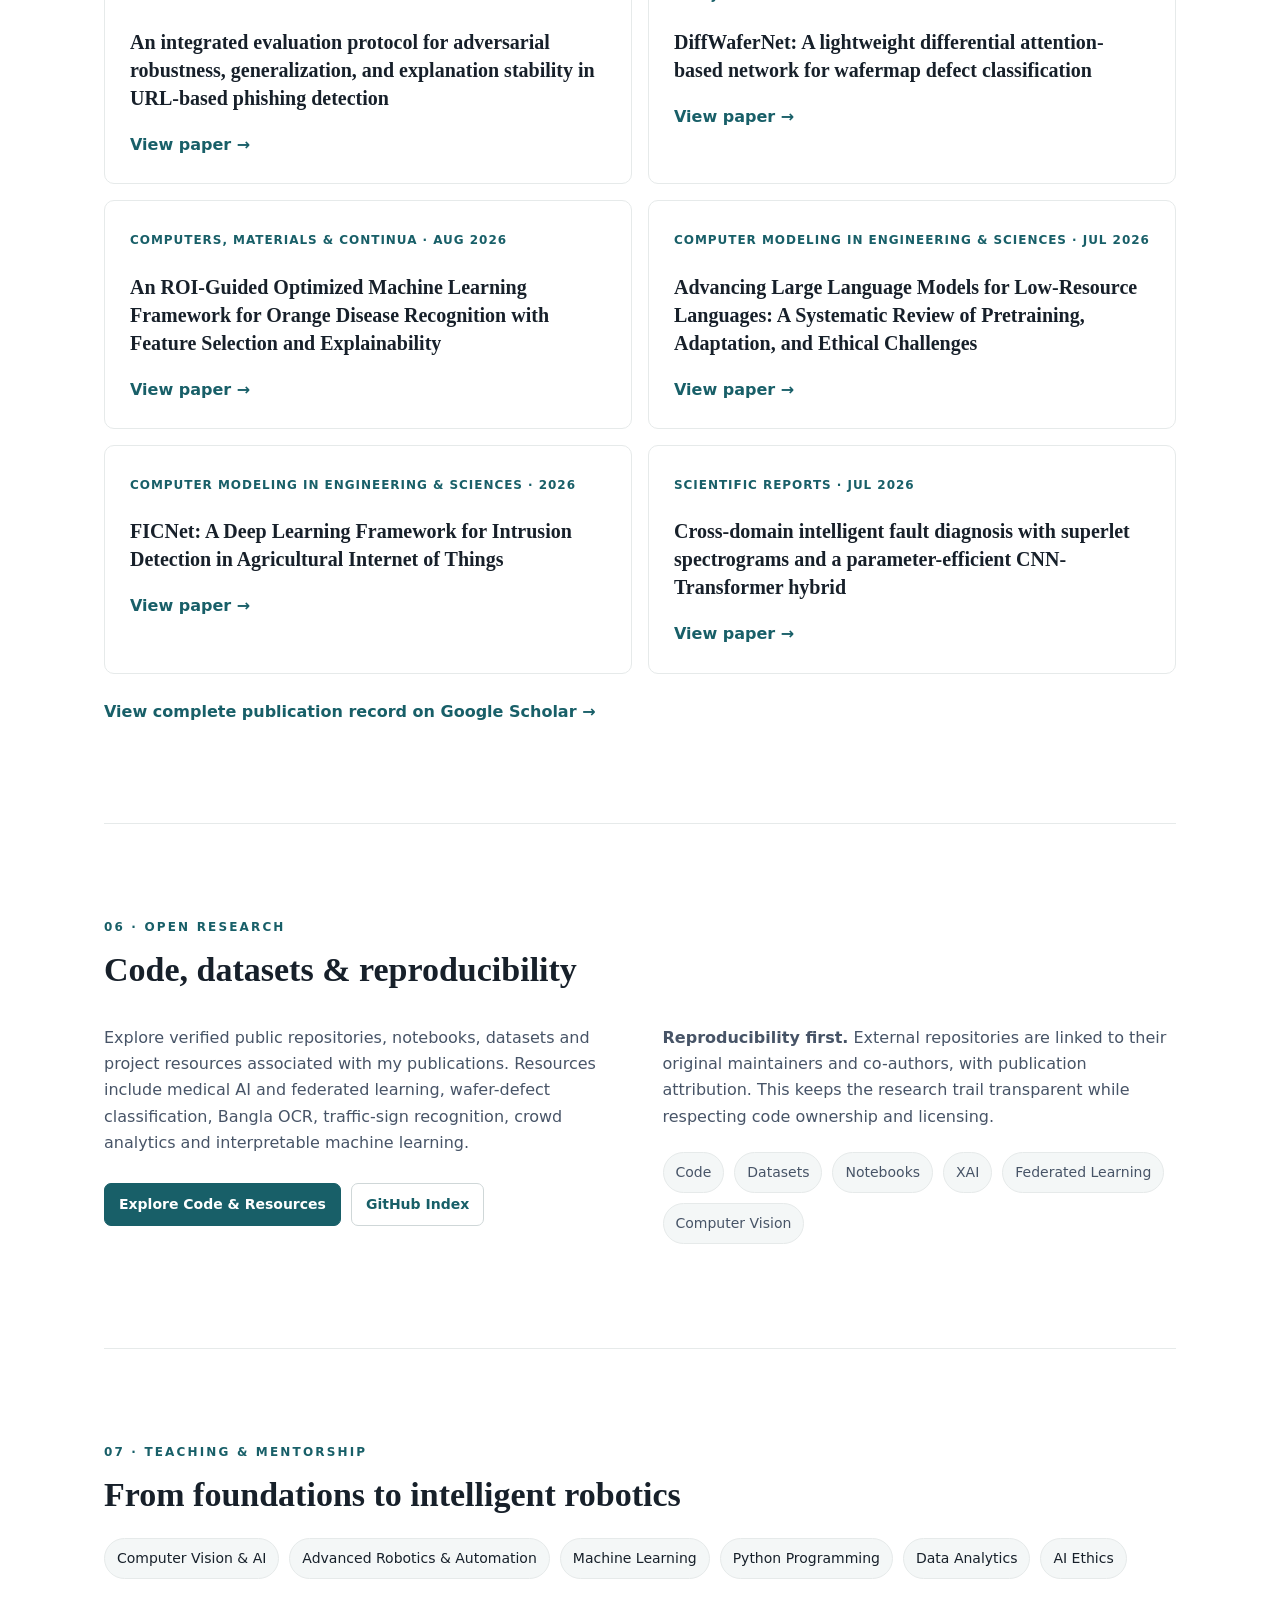
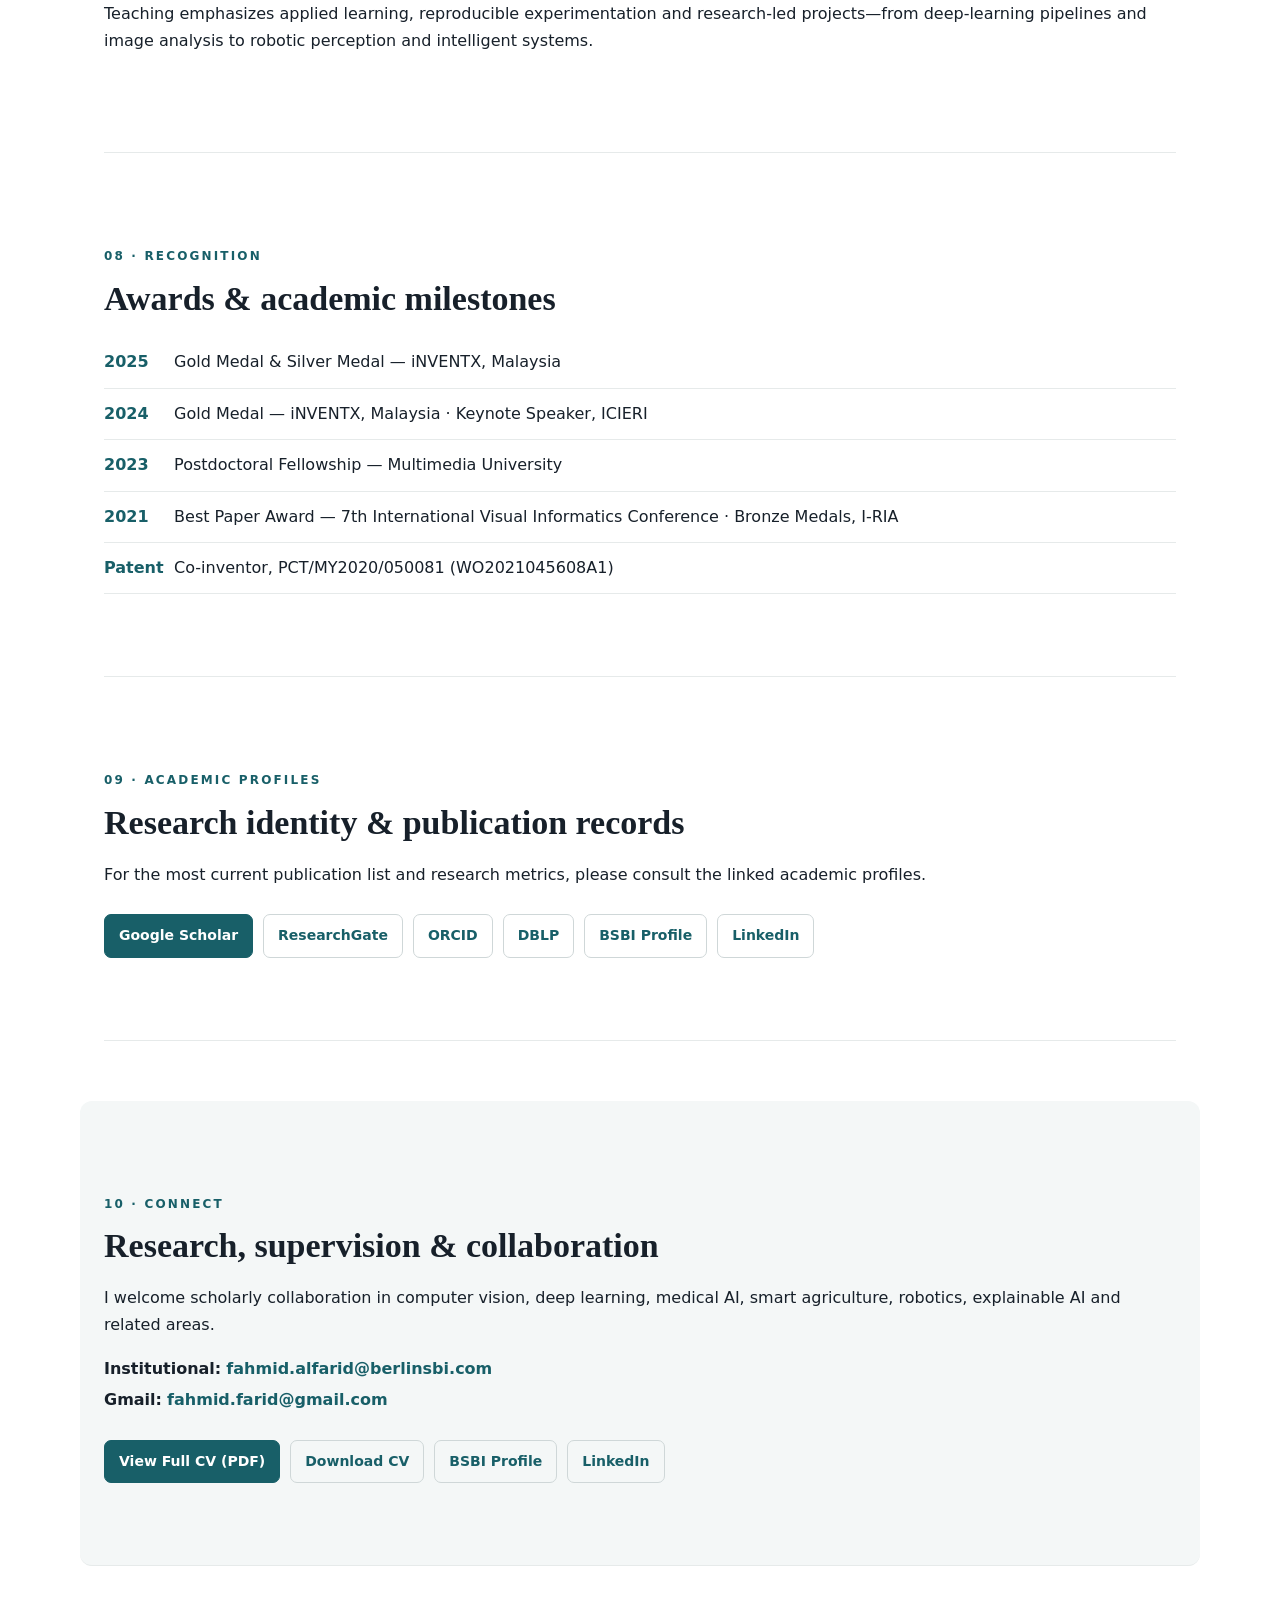
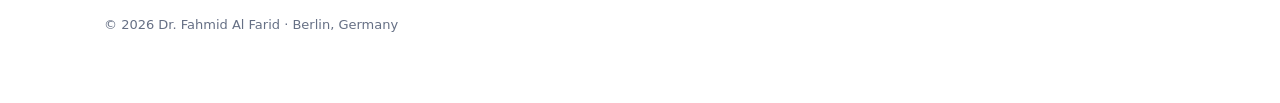
==== commit c3e276bb: "Refine one-page academic portfolio layout" ====
--- a/index.html
+++ b/index.html
@@ -1,12 +1,12 @@
 <!doctype html><html lang="en"><head><meta charset="utf-8"><meta name="viewport" content="width=device-width,initial-scale=1"><meta name="description" content="Dr. Fahmid Al Farid — Computer Vision, Deep Learning, AI, Robotics, Medical Imaging and Smart Farming researcher in Berlin."><title>Dr. Fahmid Al Farid | AI & Computer Vision</title><link rel="stylesheet" href="style.css"></head><body>
 <header><nav><a class="brand" href="#top">Dr. Fahmid Al Farid</a><div class="navlinks"><a href="#top">Home</a><a href="#about">About Me</a><a href="#research">Research</a><a href="#experience">Experience</a><a href="#education">Education</a><a href="#publications">Publications</a><a href="#contact">Contact Me</a></div></nav></header>
-<main id="top"><section class="hero"><div><p class="eyebrow">COMPUTER VISION · DEEP LEARNING · ARTIFICIAL INTELLIGENCE</p><h1>Dr. Fahmid Al Farid</h1><h2>Faculty Lecturer (Assistant Professor)</h2><p class="aff">Faculty of Computer Science & Informatics<br>Berlin School of Business & Innovation (BSBI), Berlin, Germany</p><p class="lead">Researcher and educator working at the intersection of computer vision, deep learning and applied AI, with interests spanning medical imaging, smart farming, robotics, explainable AI, federated learning and intelligent industrial systems.</p><div class="buttons"><a class="primary" href="https://scholar.google.com/citations?hl=en&user=trrQoEYAAAAJ&view_op=list_works&sortby=pubdate" target="_blank">Google Scholar</a><a href="cv/Dr_Fahmid_Al_Farid_Public_CV_Sep_2026.pdf" target="_blank">View CV</a><a href="cv/Dr_Fahmid_Al_Farid_Public_CV_Sep_2026.pdf" download>Download CV</a><a href="https://github.com/DrFahmidAlFarid" target="_blank">GitHub</a></div></div><img class="portrait" src="https://www.berlinsbi.com/uploads/sites/2/2025/11/Dr.-Fahmid_IMG_0020-35x45-1.jpg" alt="Dr. Fahmid Al Farid"></section>
+<main id="top"><section class="hero"><div class="hero-copy"><div class="availability"><span></span>Open to research collaboration</div><div><p class="eyebrow">COMPUTER VISION · DEEP LEARNING · ARTIFICIAL INTELLIGENCE</p><h1>Dr. Fahmid Al Farid</h1><h2>Faculty Lecturer (Assistant Professor)</h2><p class="aff">Faculty of Computer Science & Informatics<br>Berlin School of Business & Innovation (BSBI), Berlin, Germany</p><p class="lead">Researcher and educator working at the intersection of computer vision, deep learning and applied AI, with interests spanning medical imaging, smart farming, robotics, explainable AI, federated learning and intelligent industrial systems.</p><div class="buttons"><a class="primary" href="https://scholar.google.com/citations?hl=en&user=trrQoEYAAAAJ&view_op=list_works&sortby=pubdate" target="_blank">Google Scholar</a><a href="cv/Dr_Fahmid_Al_Farid_Public_CV_Sep_2026.pdf" target="_blank">View CV</a><a href="cv/Dr_Fahmid_Al_Farid_Public_CV_Sep_2026.pdf" download>Download CV</a><a href="https://github.com/DrFahmidAlFarid" target="_blank">GitHub</a></div></div></div><div class="portrait-wrap"><span class="portrait-label">AI · CV · ROBOTICS</span><img class="portrait" src="https://www.berlinsbi.com/uploads/sites/2/2025/11/Dr.-Fahmid_IMG_0020-35x45-1.jpg" alt="Dr. Fahmid Al Farid"><div class="portrait-note">Research · Teaching · Innovation</div></div></section>
 <section class="stats"><div><strong>140+</strong><span>Publications · public research profile</span></div><div><strong>19</strong><span>h-index · reported 2026</span></div><div><strong>1,300+</strong><span>ResearchGate citations · Sep 2026</span></div><div><strong>12+</strong><span>Years academic & research experience</span></div></section>
-<section id="about"><p class="kicker">ABOUT</p><h2>AI research with real-world impact</h2><div class="two"><p>Dr. Fahmid Al Farid is a Faculty Lecturer (Assistant Professor) at BSBI in Berlin. His professional experience spans Germany, Malaysia, South Korea and Bangladesh, including postdoctoral research at Multimedia University and research positions at Sungkyunkwan University and the University of Ulsan.</p><p>He completed his PhD at Multimedia University in 2023 with a specialization in Computer Vision & Artificial Intelligence, an MS in Computer Engineering at the University of Ulsan, and a BS in Computer Science & Engineering at the University of Chittagong. His research emphasizes practical, interpretable and efficient AI systems.</p></div></section>
-<section id="experience"><p class="kicker">EXPERIENCE</p><h2>Academic & professional experience</h2><div class="timeline experience-list"><p><b>2024–Present</b> Faculty Lecturer (Assistant Professor), Berlin School of Business and Innovation (BSBI), Germany</p><p><b>2023–2025</b> Post-Doctoral Scientist, Multimedia University, Malaysia</p><p><b>2022–2023</b> Chief Technology Officer (CTO), INLEADS IT Solution Sdn Bhd</p><p><b>2016–2022</b> Graduate Research Assistant (PhD) & Tutor, Multimedia University, Malaysia</p><p><b>2015</b> Research Assistant, Sungkyunkwan University, Republic of Korea</p><p><b>2013–2015</b> Research Assistant, University of Ulsan, Republic of Korea</p></div></section>
-<section id="education"><p class="kicker">EDUCATION</p><h2>Academic qualifications</h2><div class="cards education-cards"><article><span>2023</span><h3>PhD · Computer Vision & Artificial Intelligence</h3><p>Multimedia University, Malaysia</p></article><article><span>2015</span><h3>MS · Computer Engineering</h3><p>University of Ulsan, Republic of Korea</p></article><article><span>2009</span><h3>BS · Computer Science & Engineering</h3><p>University of Chittagong, Bangladesh</p></article></div></section>
-<section id="research"><p class="kicker">RESEARCH</p><h2>Research interests</h2><div class="cards"><article><h3>Computer Vision</h3><p>Image/video analysis, object detection, gesture and activity recognition, visual intelligence.</p></article><article><h3>Medical AI & XAI</h3><p>Medical imaging, disease classification, federated learning and interpretable deep learning.</p></article><article><h3>Smart Farming</h3><p>Crop disease recognition, precision agriculture, Agricultural IoT and lightweight vision models.</p></article><article><h3>Robotics & Intelligent Systems</h3><p>Robot vision, human–robot interaction, industrial fault diagnosis and applied intelligent automation.</p></article></div></section>
-<section id="publications"><p class="kicker">SELECTED WORK</p><h2>Recent publications</h2><div class="pubs">
+<section id="about"><div class="section-head"><p class="kicker">01 · ABOUT</p><h2>AI research with<br>real-world impact</h2></div><div class="two"><p>Dr. Fahmid Al Farid is a Faculty Lecturer (Assistant Professor) at BSBI in Berlin. His professional experience spans Germany, Malaysia, South Korea and Bangladesh, including postdoctoral research at Multimedia University and research positions at Sungkyunkwan University and the University of Ulsan.</p><p>He completed his PhD at Multimedia University in 2023 with a specialization in Computer Vision & Artificial Intelligence, an MS in Computer Engineering at the University of Ulsan, and a BS in Computer Science & Engineering at the University of Chittagong. His research emphasizes practical, interpretable and efficient AI systems.</p></div></section>
+<section id="experience"><div class="section-head"><p class="kicker">02 · EXPERIENCE</p><h2>Academic & professional experience</h2></div><div class="timeline experience-list"><p><b>2024–Present</b> Faculty Lecturer (Assistant Professor), Berlin School of Business and Innovation (BSBI), Germany</p><p><b>2023–2025</b> Post-Doctoral Scientist, Multimedia University, Malaysia</p><p><b>2022–2023</b> Chief Technology Officer (CTO), INLEADS IT Solution Sdn Bhd</p><p><b>2016–2022</b> Graduate Research Assistant (PhD) & Tutor, Multimedia University, Malaysia</p><p><b>2015</b> Research Assistant, Sungkyunkwan University, Republic of Korea</p><p><b>2013–2015</b> Research Assistant, University of Ulsan, Republic of Korea</p></div></section>
+<section id="education"><div class="section-head"><p class="kicker">03 · EDUCATION</p><h2>Academic qualifications</h2></div><div class="cards education-cards"><article><span>2023</span><h3>PhD · Computer Vision & Artificial Intelligence</h3><p>Multimedia University, Malaysia</p></article><article><span>2015</span><h3>MS · Computer Engineering</h3><p>University of Ulsan, Republic of Korea</p></article><article><span>2009</span><h3>BS · Computer Science & Engineering</h3><p>University of Chittagong, Bangladesh</p></article></div></section>
+<section id="research"><div class="section-head"><p class="kicker">04 · RESEARCH</p><h2>Research interests</h2></div><div class="cards"><article><h3>Computer Vision</h3><p>Image/video analysis, object detection, gesture and activity recognition, visual intelligence.</p></article><article><h3>Medical AI & XAI</h3><p>Medical imaging, disease classification, federated learning and interpretable deep learning.</p></article><article><h3>Smart Farming</h3><p>Crop disease recognition, precision agriculture, Agricultural IoT and lightweight vision models.</p></article><article><h3>Robotics & Intelligent Systems</h3><p>Robot vision, human–robot interaction, industrial fault diagnosis and applied intelligent automation.</p></article></div></section>
+<section id="publications"><div class="section-head"><p class="kicker">05 · SELECTED WORK</p><h2>Recent publications</h2></div><div class="pubs">
 <article><span>Frontiers in Computer Science · Aug 2026</span><h3>An integrated evaluation protocol for adversarial robustness, generalization, and explanation stability in URL-based phishing detection</h3><a href="https://doi.org/10.3389/fcomp.2026.1834407" target="_blank">View paper →</a></article>
 <article><span>PeerJ Computer Science · Aug 2026</span><h3>DiffWaferNet: A lightweight differential attention-based network for wafermap defect classification</h3><a href="https://doi.org/10.7717/peerj-cs.3947" target="_blank">View paper →</a></article>
 <article><span>Computers, Materials & Continua · Aug 2026</span><h3>An ROI-Guided Optimized Machine Learning Framework for Orange Disease Recognition with Feature Selection and Explainability</h3><a href="https://doi.org/10.32604/cmc.2026.083167" target="_blank">View paper →</a></article>
@@ -14,9 +14,9 @@
 <article><span>Computer Modeling in Engineering & Sciences · 2026</span><h3>FICNet: A Deep Learning Framework for Intrusion Detection in Agricultural Internet of Things</h3><a href="https://doi.org/10.32604/cmes.2026.081254" target="_blank">View paper →</a></article>
 <article><span>Scientific Reports · Jul 2026</span><h3>Cross-domain intelligent fault diagnosis with superlet spectrograms and a parameter-efficient CNN-Transformer hybrid</h3><a href="https://doi.org/10.1038/s41598-026-61771-5" target="_blank">View paper →</a></article>
 </div><p class="more"><a href="https://scholar.google.com/citations?hl=en&user=trrQoEYAAAAJ&view_op=list_works&sortby=pubdate" target="_blank">View complete publication record on Google Scholar →</a></p></section>
-<section id="resources"><p class="kicker">OPEN RESEARCH</p><h2>Code, datasets & reproducibility</h2><div class="two"><div><p>Explore verified public repositories, notebooks, datasets and project resources associated with my publications. Resources include medical AI and federated learning, wafer-defect classification, Bangla OCR, traffic-sign recognition, crowd analytics and interpretable machine learning.</p><div class="buttons"><a class="primary" href="resources.html">Explore Code & Resources</a><a href="https://github.com/DrFahmidAlFarid/DrFahmidAlFarid.github.io/blob/main/RESEARCH_RESOURCES.md" target="_blank">GitHub Index</a></div></div><div><p><strong>Reproducibility first.</strong> External repositories are linked to their original maintainers and co-authors, with publication attribution. This keeps the research trail transparent while respecting code ownership and licensing.</p><div class="tags"><span>Code</span><span>Datasets</span><span>Notebooks</span><span>XAI</span><span>Federated Learning</span><span>Computer Vision</span></div></div></div></section>
-<section id="teaching"><p class="kicker">TEACHING & MENTORSHIP</p><h2>From foundations to intelligent robotics</h2><div class="tags"><span>Computer Vision & AI</span><span>Advanced Robotics & Automation</span><span>Machine Learning</span><span>Python Programming</span><span>Data Analytics</span><span>AI Ethics</span></div><p>Teaching emphasizes applied learning, reproducible experimentation and research-led projects—from deep-learning pipelines and image analysis to robotic perception and intelligent systems.</p></section>
-<section id="awards"><p class="kicker">RECOGNITION</p><h2>Awards & academic milestones</h2><div class="timeline"><p><b>2025</b> Gold Medal & Silver Medal — iNVENTX, Malaysia</p><p><b>2024</b> Gold Medal — iNVENTX, Malaysia · Keynote Speaker, ICIERI</p><p><b>2023</b> Postdoctoral Fellowship — Multimedia University</p><p><b>2021</b> Best Paper Award — 7th International Visual Informatics Conference · Bronze Medals, I-RIA</p><p><b>Patent</b> Co-inventor, PCT/MY2020/050081 (WO2021045608A1)</p></div></section>
-<section id="profiles"><p class="kicker">ACADEMIC PROFILES</p><h2>Research identity & publication records</h2><p>For the most current publication list and research metrics, please consult the linked academic profiles.</p><div class="buttons"><a class="primary" href="https://scholar.google.com/citations?hl=en&user=trrQoEYAAAAJ&view_op=list_works&sortby=pubdate" target="_blank">Google Scholar</a><a href="https://www.researchgate.net/profile/Fahmid-Al-Farid" target="_blank">ResearchGate</a><a href="https://orcid.org/0000-0003-2625-2348" target="_blank">ORCID</a><a href="https://dblp.org/pid/305/1050.html" target="_blank">DBLP</a><a href="https://www.berlinsbi.com/about-us/our-team/academic-faculty/dr-fahmid-al-farid" target="_blank">BSBI Profile</a><a href="https://de.linkedin.com/in/dr-fahmid-al-farid-5930b738" target="_blank">LinkedIn</a></div></section>
-<section id="contact" class="contact"><p class="kicker">CONNECT</p><h2>Research, supervision & collaboration</h2><p>I welcome scholarly collaboration in computer vision, deep learning, medical AI, smart agriculture, robotics, explainable AI and related areas.</p><div class="email-lines"><p><strong>Institutional:</strong> <a href="mailto:fahmid.alfarid@berlinsbi.com">fahmid.alfarid@berlinsbi.com</a></p><p><strong>Gmail:</strong> <a href="mailto:fahmid.farid@gmail.com">fahmid.farid@gmail.com</a></p></div><div class="buttons"><a class="primary" href="cv/Dr_Fahmid_Al_Farid_Public_CV_Sep_2026.pdf" target="_blank">View Full CV (PDF)</a><a href="cv/Dr_Fahmid_Al_Farid_Public_CV_Sep_2026.pdf" download>Download CV</a><a href="https://www.berlinsbi.com/about-us/our-team/academic-faculty/dr-fahmid-al-farid" target="_blank">BSBI Profile</a><a href="https://de.linkedin.com/in/dr-fahmid-al-farid-5930b738" target="_blank">LinkedIn</a></div></section></main>
+<section id="resources"><div class="section-head"><p class="kicker">06 · OPEN RESEARCH</p><h2>Code, datasets & reproducibility</h2></div><div class="two"><div><p>Explore verified public repositories, notebooks, datasets and project resources associated with my publications. Resources include medical AI and federated learning, wafer-defect classification, Bangla OCR, traffic-sign recognition, crowd analytics and interpretable machine learning.</p><div class="buttons"><a class="primary" href="resources.html">Explore Code & Resources</a><a href="https://github.com/DrFahmidAlFarid/DrFahmidAlFarid.github.io/blob/main/RESEARCH_RESOURCES.md" target="_blank">GitHub Index</a></div></div><div><p><strong>Reproducibility first.</strong> External repositories are linked to their original maintainers and co-authors, with publication attribution. This keeps the research trail transparent while respecting code ownership and licensing.</p><div class="tags"><span>Code</span><span>Datasets</span><span>Notebooks</span><span>XAI</span><span>Federated Learning</span><span>Computer Vision</span></div></div></div></section>
+<section id="teaching"><div class="section-head"><p class="kicker">07 · TEACHING & MENTORSHIP</p><h2>From foundations to intelligent robotics</h2></div><div class="tags"><span>Computer Vision & AI</span><span>Advanced Robotics & Automation</span><span>Machine Learning</span><span>Python Programming</span><span>Data Analytics</span><span>AI Ethics</span></div><p>Teaching emphasizes applied learning, reproducible experimentation and research-led projects—from deep-learning pipelines and image analysis to robotic perception and intelligent systems.</p></section>
+<section id="awards"><div class="section-head"><p class="kicker">08 · RECOGNITION</p><h2>Awards & academic milestones</h2></div><div class="timeline"><p><b>2025</b> Gold Medal & Silver Medal — iNVENTX, Malaysia</p><p><b>2024</b> Gold Medal — iNVENTX, Malaysia · Keynote Speaker, ICIERI</p><p><b>2023</b> Postdoctoral Fellowship — Multimedia University</p><p><b>2021</b> Best Paper Award — 7th International Visual Informatics Conference · Bronze Medals, I-RIA</p><p><b>Patent</b> Co-inventor, PCT/MY2020/050081 (WO2021045608A1)</p></div></section>
+<section id="profiles"><div class="section-head"><p class="kicker">09 · ACADEMIC PROFILES</p><h2>Research identity & publication records</h2></div><p>For the most current publication list and research metrics, please consult the linked academic profiles.</p><div class="buttons"><a class="primary" href="https://scholar.google.com/citations?hl=en&user=trrQoEYAAAAJ&view_op=list_works&sortby=pubdate" target="_blank">Google Scholar</a><a href="https://www.researchgate.net/profile/Fahmid-Al-Farid" target="_blank">ResearchGate</a><a href="https://orcid.org/0000-0003-2625-2348" target="_blank">ORCID</a><a href="https://dblp.org/pid/305/1050.html" target="_blank">DBLP</a><a href="https://www.berlinsbi.com/about-us/our-team/academic-faculty/dr-fahmid-al-farid" target="_blank">BSBI Profile</a><a href="https://de.linkedin.com/in/dr-fahmid-al-farid-5930b738" target="_blank">LinkedIn</a></div></section>
+<section id="contact" class="contact"><div class="section-head"><p class="kicker">10 · CONNECT</p><h2>Research, supervision & collaboration</h2></div><p>I welcome scholarly collaboration in computer vision, deep learning, medical AI, smart agriculture, robotics, explainable AI and related areas.</p><div class="email-lines"><p><strong>Institutional:</strong> <a href="mailto:fahmid.alfarid@berlinsbi.com">fahmid.alfarid@berlinsbi.com</a></p><p><strong>Gmail:</strong> <a href="mailto:fahmid.farid@gmail.com">fahmid.farid@gmail.com</a></p></div><div class="buttons"><a class="primary" href="cv/Dr_Fahmid_Al_Farid_Public_CV_Sep_2026.pdf" target="_blank">View Full CV (PDF)</a><a href="cv/Dr_Fahmid_Al_Farid_Public_CV_Sep_2026.pdf" download>Download CV</a><a href="https://www.berlinsbi.com/about-us/our-team/academic-faculty/dr-fahmid-al-farid" target="_blank">BSBI Profile</a><a href="https://de.linkedin.com/in/dr-fahmid-al-farid-5930b738" target="_blank">LinkedIn</a></div></section></main>
 <footer><p>© 2026 Dr. Fahmid Al Farid · Berlin, Germany</p></footer></body></html>
